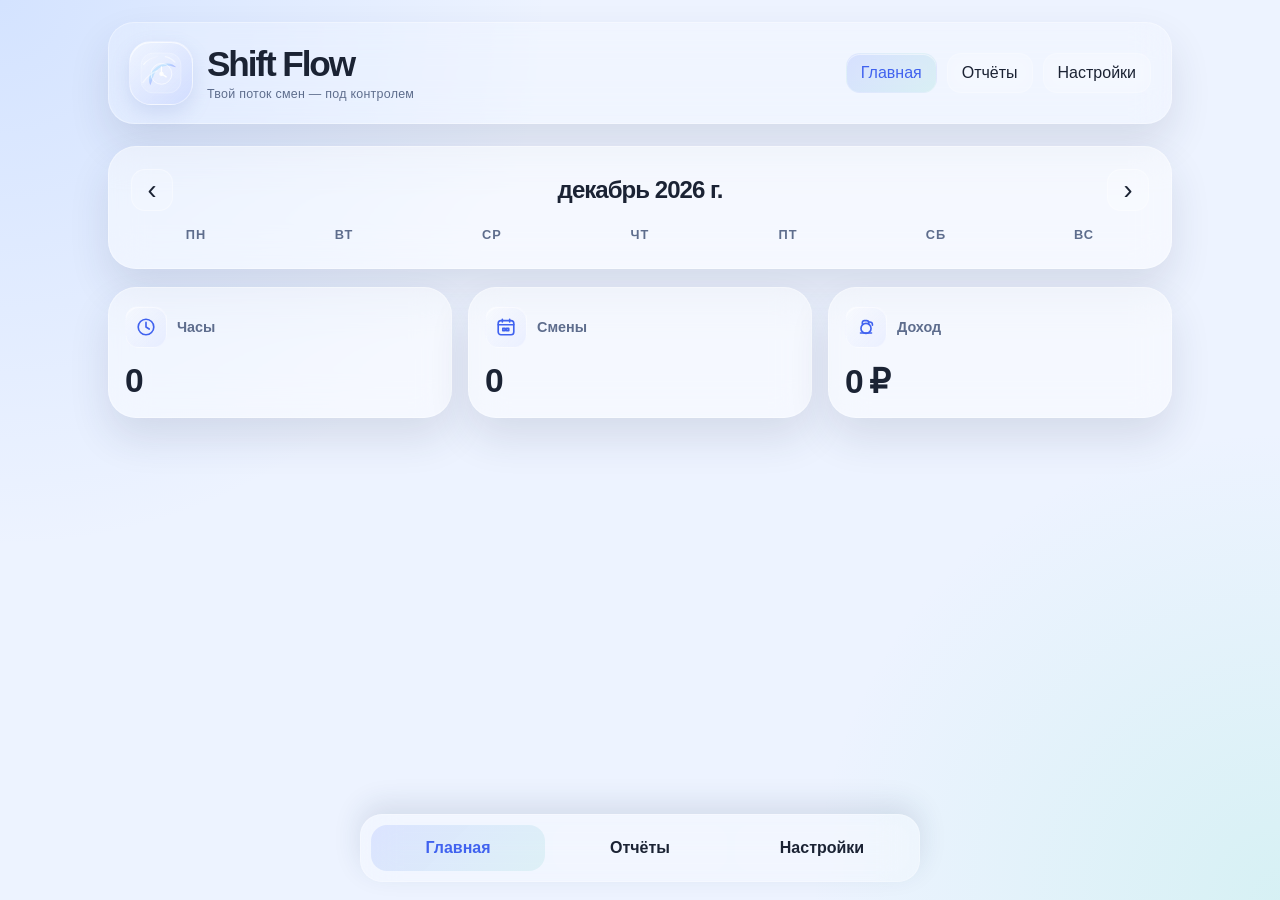
==== index.html @ 69ff801c "Refine Shift Flow UI with modern branding, glass styling, iconography, and fixed bottom navigation w" ====
<!DOCTYPE html>
<html lang="ru">
  <head>
    <meta charset="UTF-8" />
    <meta name="viewport" content="width=device-width, initial-scale=1.0" />
    <title>Shift Flow</title>
    <link rel="stylesheet" href="styles.css" />
  </head>
  <body>
    <div class="app-shell">
      <header class="topbar">
        <div class="brand">
          <div class="logo-wrap" aria-label="Shift Flow logo">
            <svg class="logo-svg" viewBox="0 0 120 120" xmlns="http://www.w3.org/2000/svg" role="img" aria-label="Shift Flow logo">
              <defs>
                <linearGradient id="glassGradient" x1="0%" x2="100%" y1="0%" y2="100%">
                  <stop offset="0%" stop-color="#B9E7FF" stop-opacity="0.95"/>
                  <stop offset="35%" stop-color="#A9D7FF" stop-opacity="0.8"/>
                  <stop offset="65%" stop-color="#8E8BFF" stop-opacity="0.8"/>
                  <stop offset="100%" stop-color="#70E6C3" stop-opacity="0.9"/>
                </linearGradient>
                <linearGradient id="shineGradient" x1="0%" x2="100%" y1="0%" y2="0%">
                  <stop offset="0%" stop-color="rgba(255,255,255,0.9)"/>
                  <stop offset="50%" stop-color="rgba(255,255,255,0.35)"/>
                  <stop offset="100%" stop-color="rgba(255,255,255,0.15)"/>
                </linearGradient>
              </defs>
              <rect x="14" y="14" width="92" height="92" rx="28" fill="rgba(255,255,255,0.14)" stroke="rgba(255,255,255,0.6)"/>
              <path d="M35 62C48 46, 58 38, 75 38C84 38, 90 41, 95 47C88 44, 82 43, 76 43C59 43, 48 52, 43 66C40 74, 39 82, 35 88C32 81, 31 72, 35 62Z" fill="url(#glassGradient)" opacity="0.9"/>
              <circle cx="61" cy="62" r="24" fill="rgba(255,255,255,0.12)" stroke="rgba(255,255,255,0.7)" stroke-width="2"/>
              <path d="M61 62L61 46" stroke="rgba(255,255,255,0.92)" stroke-width="3" stroke-linecap="round"/>
              <path d="M61 62L72 69" stroke="rgba(255,255,255,0.92)" stroke-width="3" stroke-linecap="round"/>
              <circle cx="61" cy="62" r="5" fill="rgba(255,255,255,0.9)"/>
              <path d="M18 82C29 67, 37 60, 51 55" stroke="rgba(255,255,255,0.5)" stroke-width="3" stroke-linecap="round" fill="none"/>
              <path d="M92 35C86 28, 79 24, 70 22" stroke="rgba(255,255,255,0.5)" stroke-width="3" stroke-linecap="round" fill="none"/>
              <path d="M20 40C28 31, 39 24, 52 22" stroke="url(#shineGradient)" stroke-width="2.5" stroke-linecap="round" fill="none" opacity="0.8"/>
            </svg>
          </div>

          <div class="brand-copy">
            <h1 data-i18n="brand">Shift Flow</h1>
            <p class="tagline" data-i18n="tagline">Твой поток смен — под контролем</p>
          </div>
        </div>

        <nav class="top-nav" aria-label="Основная навигация">
          <a href="index.html" class="nav-link active" data-i18n="nav_home">Главная</a>
          <a href="reports.html" class="nav-link" data-i18n="nav_reports">Отчёты</a>
          <a href="settings.html" class="nav-link" data-i18n="nav_settings">Настройки</a>
        </nav>
      </header>

      <main class="page">
        <section class="calendar-panel glass-panel">
          <div class="calendar-header">
            <button id="prevMonth" class="icon-btn" aria-label="Предыдущий месяц">‹</button>
            <h2 id="monthLabel">Месяц</h2>
            <button id="nextMonth" class="icon-btn" aria-label="Следующий месяц">›</button>
          </div>

          <div class="calendar-weekdays">
            <span>Пн</span>
            <span>Вт</span>
            <span>Ср</span>
            <span>Чт</span>
            <span>Пт</span>
            <span>Сб</span>
            <span>Вс</span>
          </div>

          <div id="calendarGrid" class="calendar-grid"></div>
        </section>

        <section class="stats">
          <article class="stat-card glass-panel">
            <div class="stat-head">
              <div class="stat-icon stat-clock" aria-hidden="true">
                <svg viewBox="0 0 24 24" xmlns="http://www.w3.org/2000/svg">
                  <circle cx="12" cy="12" r="8.5"/>
                  <path d="M12 7v5l3.5 2.2"/>
                </svg>
              </div>
              <span class="stat-label" data-i18n="total_hours">Часы</span>
            </div>
            <strong id="totalHours">0</strong>
          </article>

          <article class="stat-card glass-panel">
            <div class="stat-head">
              <div class="stat-icon stat-shifts" aria-hidden="true">
                <svg viewBox="0 0 24 24" xmlns="http://www.w3.org/2000/svg">
                  <rect x="3.5" y="5" width="17" height="15.5" rx="3"/>
                  <path d="M8 3.5v3M16 3.5v3M3.5 9.5h17"/>
                  <path d="M8.5 13.5h2.5v2.5H8.5zm4 0h2.5v2.5h-2.5z"/>
                </svg>
              </div>
              <span class="stat-label" data-i18n="total_shifts">Смены</span>
            </div>
            <strong id="totalShifts">0</strong>
          </article>

          <article class="stat-card glass-panel">
            <div class="stat-head">
              <div class="stat-icon stat-income" aria-hidden="true">
                <svg viewBox="0 0 24 24" xmlns="http://www.w3.org/2000/svg">
                  <circle cx="12" cy="13.5" r="5.5"/>
                  <path d="M14.5 6.5h1.8A2.7 2.7 0 0 1 19 9.2v.8"/>
                  <path d="M8 8.8V7.2A2.2 2.2 0 0 1 10.2 5h2.6A2.2 2.2 0 0 1 15 7.2v1.6"/>
                  <path d="M6 18.5h12"/>
                </svg>
              </div>
              <span class="stat-label" data-i18n="total_income">Доход</span>
            </div>
            <strong id="totalIncome">0 ₽</strong>
          </article>
        </section>
      </main>
    </div>

    <nav class="bottom-nav" aria-label="Нижняя навигация">
      <a href="index.html" class="bottom-nav-link active">
        <span>Главная</span>
      </a>
      <a href="reports.html" class="bottom-nav-link">
        <span>Отчёты</span>
      </a>
      <a href="settings.html" class="bottom-nav-link">
        <span>Настройки</span>
      </a>
    </nav>

    <div id="shiftModal" class="modal hidden" aria-hidden="true">
      <div class="modal-card glass-panel">
        <div class="modal-header">
          <h3 id="modalDateLabel">Дата</h3>
          <button class="close-btn" id="closeModalBtn" aria-label="Закрыть">×</button>
        </div>

        <form id="shiftForm">
          <label>
            <span data-i18n="shift_name">Наименование смены</span>
            <input type="text" id="shiftName" placeholder="Ночная смена" />
          </label>

          <label>
            <span data-i18n="shift_hours">Количество часов</span>
            <input type="number" id="shiftHours" min="0" step="0.5" />
          </label>

          <label>
            <span data-i18n="shift_income">Доход</span>
            <input type="number" id="shiftIncome" min="0" step="1" />
          </label>

          <label class="checkbox-row">
            <input type="checkbox" id="isWeekend" />
            <span data-i18n="weekend_day">Выходной день</span>
          </label>

          <div class="modal-actions">
            <button type="button" id="deleteShiftBtn" class="danger-btn hidden" data-i18n="delete_shift">Удалить смену</button>
            <button type="submit" class="primary-btn" data-i18n="save">Сохранить</button>
          </div>
        </form>
      </div>
    </div>

    <script src="app.js"></script>
  </body>
</html>
---- styles.css ----
:root {
  --bg: #edf3ff;
  --bg-2: #f7faff;
  --panel: rgba(255, 255, 255, 0.46);
  --panel-strong: rgba(255, 255, 255, 0.74);
  --panel-alt: rgba(148, 184, 255, 0.12);
  --text: #1b2334;
  --muted: #5e6d8d;
  --primary: #5c7cff;
  --primary-strong: #4062ef;
  --primary-soft: rgba(92, 124, 255, 0.14);
  --secondary: #68d0c2;
  --accent: #ffb86b;
  --danger: #ff6f6f;
  --shadow: 0 20px 40px rgba(39, 51, 84, 0.12);
  --border: rgba(255, 255, 255, 0.34);
  --glass: rgba(255, 255, 255, 0.2);
  --nav-shadow: 0 -10px 28px rgba(37, 54, 90, 0.12);
}

body.dark {
  --bg: #091521;
  --bg-2: #0d1b2a;
  --panel: rgba(18, 29, 43, 0.62);
  --panel-strong: rgba(18, 29, 43, 0.82);
  --panel-alt: rgba(115, 140, 194, 0.12);
  --text: #ecf3ff;
  --muted: #a9bad8;
  --primary: #8ba9ff;
  --primary-strong: #7d94ff;
  --primary-soft: rgba(139, 169, 255, 0.18);
  --secondary: #73e2d4;
  --accent: #ffc26d;
  --danger: #ff8c8c;
  --shadow: 0 22px 45px rgba(4, 7, 15, 0.45);
  --border: rgba(255, 255, 255, 0.12);
  --glass: rgba(12, 19, 30, 0.35);
  --nav-shadow: 0 -10px 28px rgba(2, 8, 20, 0.4);
}

* {
  box-sizing: border-box;
}

html,
body {
  margin: 0;
  min-height: 100%;
  background:
    radial-gradient(circle at top left, rgba(122, 170, 255, 0.22), transparent 35%),
    radial-gradient(circle at bottom right, rgba(112, 230, 195, 0.18), transparent 30%),
    var(--bg);
  color: var(--text);
  font-family: Inter, "Segoe UI", Arial, sans-serif;
}

body {
  min-height: 100vh;
  padding-bottom: 94px;
}

button,
input {
  font: inherit;
}

button {
  border: 0;
}

img,
svg {
  display: block;
}

.app-shell {
  max-width: 1100px;
  margin: 0 auto;
  padding: 22px 18px 24px;
}

.topbar {
  display: flex;
  align-items: center;
  justify-content: space-between;
  gap: 18px;
  margin-bottom: 22px;
  padding: 18px 20px;
  border: 1px solid var(--border);
  border-radius: 26px;
  background: rgba(255, 255, 255, 0.18);
  backdrop-filter: blur(18px);
  -webkit-backdrop-filter: blur(18px);
  box-shadow: var(--shadow);
}

.brand {
  display: flex;
  align-items: center;
  gap: 14px;
  min-width: 0;
}

.logo-wrap {
  width: 64px;
  height: 64px;
  display: grid;
  place-items: center;
  border-radius: 22px;
  background: linear-gradient(135deg, rgba(255,255,255,0.48), rgba(127,148,255,0.18));
  border: 1px solid rgba(255,255,255,0.45);
  box-shadow: inset 0 1px 0 rgba(255,255,255,0.7), 0 8px 20px rgba(101, 121, 196, 0.18);
}

.logo-svg {
  width: 52px;
  height: 52px;
}

.brand-copy {
  min-width: 0;
}

.brand-copy h1 {
  margin: 0;
  font-size: clamp(1.7rem, 3vw, 2.2rem);
  line-height: 1.1;
  letter-spacing: -0.06em;
}

.tagline {
  margin: 4px 0 0;
  color: var(--muted);
  font-size: 0.78rem;
  letter-spacing: 0.02em;
}

.top-nav {
  display: flex;
  align-items: center;
  gap: 10px;
  flex-wrap: wrap;
}

.nav-link {
  display: inline-flex;
  align-items: center;
  justify-content: center;
  padding: 10px 14px;
  border-radius: 14px;
  text-decoration: none;
  color: var(--text);
  background: rgba(255,255,255,0.14);
  border: 1px solid rgba(255,255,255,0.2);
  backdrop-filter: blur(10px);
  transition: transform 0.2s ease, background 0.2s ease, box-shadow 0.2s ease;
}

.nav-link:hover,
.icon-btn:hover,
.bottom-nav-link:hover,
.primary-btn:hover,
.danger-btn:hover,
.lang-btn:hover,
.theme-btn:hover,
.calendar-day:hover {
  transform: translateY(-1px);
}

.nav-link.active {
  background: linear-gradient(135deg, rgba(92,124,255,0.18), rgba(104,208,194,0.18));
  color: var(--primary-strong);
  box-shadow: inset 0 1px 0 rgba(255,255,255,0.5);
}

.page {
  display: grid;
  gap: 18px;
}

.glass-panel {
  background: var(--panel);
  border: 1px solid var(--border);
  border-radius: 28px;
  backdrop-filter: blur(18px);
  -webkit-backdrop-filter: blur(18px);
  box-shadow: var(--shadow);
}

.calendar-panel {
  padding: 20px 18px 14px;
}

.calendar-header,
.report-header {
  display: flex;
  align-items: center;
  justify-content: space-between;
  gap: 10px;
  margin-bottom: 14px;
  padding: 2px 4px;
}

.calendar-header h2,
.report-header h2 {
  margin: 0;
  font-size: 1.5rem;
  letter-spacing: -0.04em;
}

.icon-btn {
  width: 42px;
  height: 42px;
  border-radius: 14px;
  display: grid;
  place-items: center;
  background: rgba(255,255,255,0.18);
  color: var(--text);
  border: 1px solid var(--border);
  cursor: pointer;
  font-size: 1.7rem;
  transition: transform 0.2s ease, box-shadow 0.2s ease;
}

.calendar-weekdays,
.calendar-grid {
  display: grid;
  grid-template-columns: repeat(7, minmax(0, 1fr));
  gap: 10px;
}

.calendar-weekdays {
  margin-bottom: 12px;
  color: var(--muted);
  font-size: 0.8rem;
  text-transform: uppercase;
  letter-spacing: 0.08em;
}

.calendar-weekdays span {
  text-align: center;
  font-weight: 700;
}

.calendar-day {
  min-height: 104px;
  border-radius: 18px;
  border: 1px solid rgba(255,255,255,0.25);
  background: linear-gradient(180deg, rgba(255,255,255,0.2), rgba(255,255,255,0.04));
  padding: 8px 7px 9px;
  display: flex;
  flex-direction: column;
  justify-content: space-between;
  color: var(--text);
  text-align: left;
  cursor: pointer;
  transition: transform 0.2s ease, border-color 0.2s ease, box-shadow 0.2s ease;
}

.calendar-day.empty {
  opacity: 0.45;
  background: rgba(255,255,255,0.04);
  border-style: dashed;
  cursor: default;
}

.calendar-day.weekend {
  background: linear-gradient(180deg, rgba(255, 161, 134, 0.09), rgba(255,255,255,0.05));
}

.calendar-day.shift-added {
  border-color: rgba(92,124,255,0.45);
  box-shadow: inset 0 0 0 1px rgba(92,124,255,0.28);
}

.day-number {
  font-weight: 700;
  font-size: 0.95rem;
}

.day-badge {
  display: inline-flex;
  justify-content: center;
  align-items: center;
  border-radius: 10px;
  padding: 6px 7px;
  background: linear-gradient(135deg, rgba(92, 124, 255, 0.16), rgba(92, 124, 255, 0.04));
  color: var(--primary-strong);
  font-size: 0.72rem;
  white-space: nowrap;
  overflow: hidden;
  text-overflow: ellipsis;
}

.stats {
  display: grid;
  grid-template-columns: repeat(3, minmax(0, 1fr));
  gap: 16px;
}

.stat-card {
  padding: 18px 16px 16px;
}

.stat-head {
  display: flex;
  align-items: center;
  gap: 10px;
  margin-bottom: 14px;
}

.stat-icon {
  width: 42px;
  height: 42px;
  border-radius: 14px;
  display: grid;
  place-items: center;
  background: linear-gradient(135deg, rgba(255,255,255,0.36), rgba(155,171,255,0.12));
  border: 1px solid rgba(255,255,255,0.35);
  box-shadow: inset 0 1px 0 rgba(255,255,255,0.5);
}

.stat-icon svg {
  width: 22px;
  height: 22px;
  stroke: var(--primary-strong);
  fill: none;
  stroke-width: 1.8;
  stroke-linecap: round;
  stroke-linejoin: round;
}

.stat-card strong {
  display: block;
  font-size: clamp(1.5rem, 3vw, 2.1rem);
  letter-spacing: -0.06em;
}

.stat-label {
  font-size: 0.9rem;
  color: var(--muted);
  font-weight: 700;
}

.modal {
  position: fixed;
  inset: 0;
  display: flex;
  align-items: center;
  justify-content: center;
  padding: 20px;
  background: rgba(14, 21, 32, 0.38);
  z-index: 50;
}

.modal.hidden {
  display: none;
}

.modal-card {
  width: min(500px, 100%);
  padding: 22px 20px 18px;
}

.modal-header {
  display: flex;
  align-items: center;
  justify-content: space-between;
  gap: 12px;
  margin-bottom: 18px;
}

.modal-header h3 {
  margin: 0;
}

.close-btn {
  width: 36px;
  height: 36px;
  border-radius: 12px;
  background: rgba(255,255,255,0.12);
  color: var(--text);
  cursor: pointer;
  font-size: 1.8rem;
}

#shiftForm {
  display: grid;
  gap: 16px;
}

label {
  display: grid;
  gap: 8px;
  color: var(--text);
}

input[type="text"],
input[type="number"] {
  width: 100%;
  border: 1px solid rgba(255,255,255,0.18);
  border-radius: 14px;
  background: rgba(255,255,255,0.14);
  color: var(--text);
  padding: 12px 14px;
  outline: none;
}

input::placeholder {
  color: var(--muted);
}

.checkbox-row {
  display: flex;
  align-items: center;
  gap: 10px;
}

.checkbox-row input {
  width: 18px;
  height: 18px;
}

.modal-actions {
  display: flex;
  align-items: center;
  justify-content: space-between;
  gap: 12px;
}

.primary-btn,
.danger-btn,
.lang-btn,
.theme-btn {
  border-radius: 14px;
  padding: 12px 16px;
  cursor: pointer;
  transition: transform 0.2s ease, box-shadow 0.2s ease;
}

.primary-btn {
  background: linear-gradient(135deg, var(--primary), var(--primary-strong));
  color: white;
  box-shadow: 0 12px 20px rgba(92, 124, 255, 0.22);
}

.danger-btn {
  background: rgba(255, 111, 111, 0.12);
  color: var(--danger);
}

.hidden {
  display: none !important;
}

.settings-page {
  max-width: 700px;
  margin: 0 auto;
}

.settings-card {
  padding: 22px 20px;
}

.settings-card h2 {
  margin: 0 0 6px;
  font-size: 1.2rem;
}

.option-group {
  display: grid;
  gap: 12px;
  margin-top: 18px;
}

.lang-btn,
.theme-btn {
  display: flex;
  align-items: center;
  justify-content: center;
  gap: 10px;
  background: rgba(255,255,255,0.12);
  color: var(--text);
  border: 1px solid rgba(255,255,255,0.2);
}

.lang-btn.active,
.theme-btn.active {
  background: linear-gradient(135deg, rgba(92,124,255,0.16), rgba(104,208,194,0.12));
  border-color: rgba(92,124,255,0.28);
  color: var(--primary-strong);
}

.flag {
  font-size: 1.3rem;
}

.report-summary {
  padding: 18px 18px 20px;
  display: grid;
  gap: 16px;
}

.summary-card {
  background: rgba(255,255,255,0.1);
  border: 1px solid rgba(255,255,255,0.15);
  border-radius: 18px;
  padding: 16px 16px 12px;
}

.summary-card h3 {
  margin: 0 0 12px;
  font-size: 1.1rem;
}

.summary-grid {
  display: grid;
  grid-template-columns: repeat(3, minmax(0, 1fr));
  gap: 12px;
}

.summary-item {
  border-radius: 14px;
  background: rgba(255,255,255,0.1);
  padding: 10px 12px;
  border: 1px solid rgba(255,255,255,0.12);
}

.summary-item small {
  display: block;
  color: var(--muted);
  margin-bottom: 6px;
}

.terms-card {
  max-width: 620px;
}

.terms-content {
  color: var(--text);
  line-height: 1.7;
}

.bottom-nav {
  position: fixed;
  left: 50%;
  transform: translateX(-50%);
  bottom: 18px;
  display: grid;
  grid-template-columns: repeat(3, minmax(0, 1fr));
  gap: 8px;
  width: min(560px, calc(100% - 22px));
  padding: 10px;
  border-radius: 22px;
  background: rgba(255,255,255,0.26);
  border: 1px solid rgba(255,255,255,0.24);
  backdrop-filter: blur(18px);
  -webkit-backdrop-filter: blur(18px);
  box-shadow: var(--nav-shadow);
  z-index: 40;
}

.bottom-nav-link {
  display: inline-flex;
  align-items: center;
  justify-content: center;
  padding: 14px 8px;
  border-radius: 16px;
  text-decoration: none;
  color: var(--text);
  background: rgba(255,255,255,0.06);
  font-weight: 700;
  transition: transform 0.2s ease, background 0.2s ease;
}

.bottom-nav-link.active {
  background: linear-gradient(135deg, rgba(92,124,255,0.15), rgba(104,208,194,0.14));
  color: var(--primary-strong);
}

@media (max-width: 700px) {
  .topbar {
    flex-direction: column;
    align-items: flex-start;
    padding: 18px 16px;
  }

  .top-nav {
    width: 100%;
  }

  .nav-link {
    flex: 1;
  }

  .brand {
    width: 100%;
  }

  .stats,
  .summary-grid {
    grid-template-columns: 1fr;
  }

  .calendar-grid {
    gap: 7px;
  }

  .calendar-day {
    min-height: 84px;
    padding: 6px;
  }
}
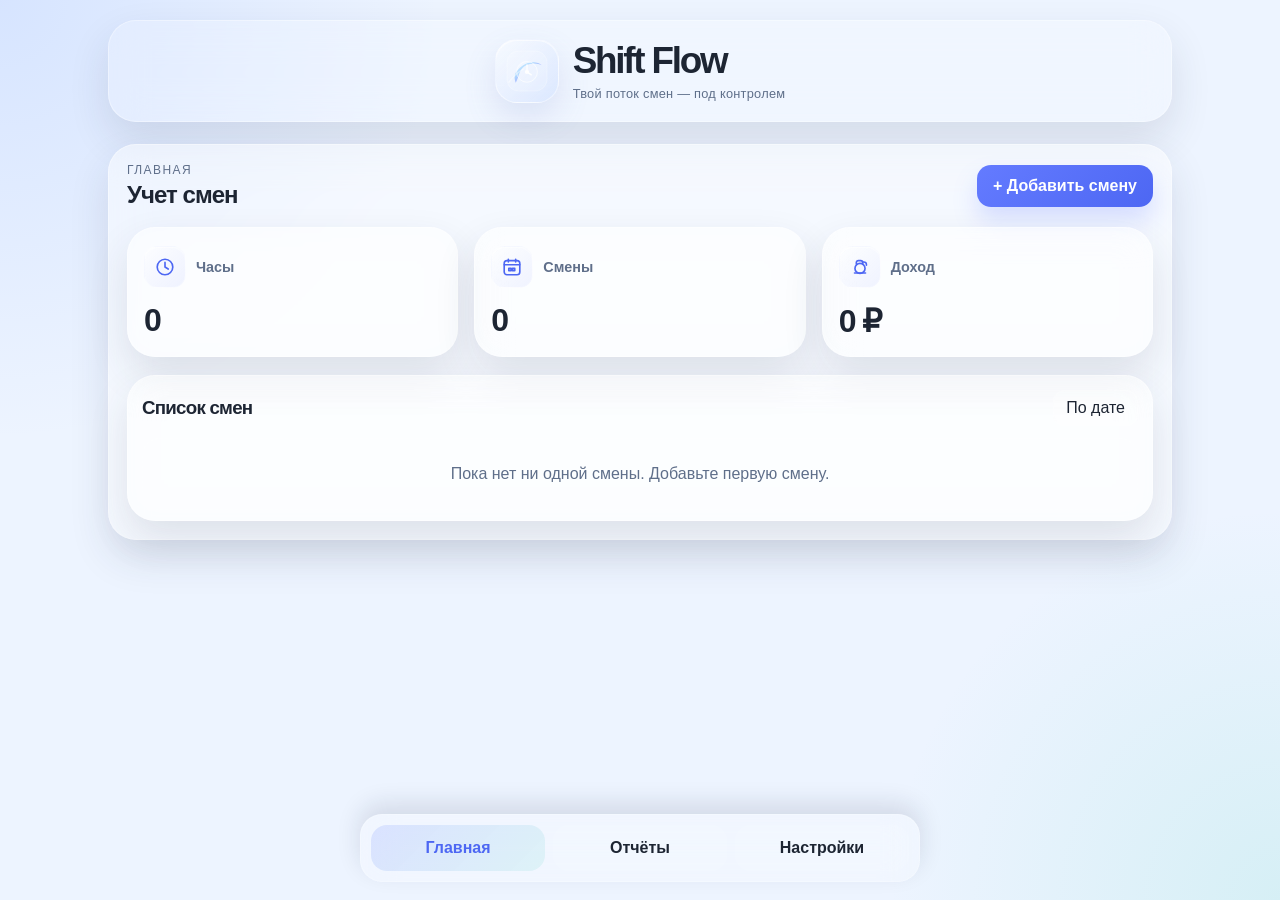
==== commit b78042bf: "Restore Shift Flow with all functionality, remove duplicate top nav and calendar, keep only bottom n" ====
--- a/index.html
+++ b/index.html
@@ -5,6 +5,7 @@
     <meta name="viewport" content="width=device-width, initial-scale=1.0" />
     <title>Shift Flow</title>
     <link rel="stylesheet" href="styles.css" />
+    <meta name="description" content="Shift Flow — учёт смен, часов и дохода" />
   </head>
   <body>
     <div class="app-shell">
@@ -14,119 +15,163 @@
             <svg class="logo-svg" viewBox="0 0 120 120" xmlns="http://www.w3.org/2000/svg" role="img" aria-label="Shift Flow logo">
               <defs>
                 <linearGradient id="glassGradient" x1="0%" x2="100%" y1="0%" y2="100%">
-                  <stop offset="0%" stop-color="#B9E7FF" stop-opacity="0.95"/>
-                  <stop offset="35%" stop-color="#A9D7FF" stop-opacity="0.8"/>
-                  <stop offset="65%" stop-color="#8E8BFF" stop-opacity="0.8"/>
-                  <stop offset="100%" stop-color="#70E6C3" stop-opacity="0.9"/>
-                </linearGradient>
-                <linearGradient id="shineGradient" x1="0%" x2="100%" y1="0%" y2="0%">
-                  <stop offset="0%" stop-color="rgba(255,255,255,0.9)"/>
-                  <stop offset="50%" stop-color="rgba(255,255,255,0.35)"/>
-                  <stop offset="100%" stop-color="rgba(255,255,255,0.15)"/>
+                  <stop offset="0%" stop-color="#B9E7FF"/>
+                  <stop offset="35%" stop-color="#A5D4FF"/>
+                  <stop offset="65%" stop-color="#9B9CFF"/>
+                  <stop offset="100%" stop-color="#70E6C3"/>
                 </linearGradient>
               </defs>
-              <rect x="14" y="14" width="92" height="92" rx="28" fill="rgba(255,255,255,0.14)" stroke="rgba(255,255,255,0.6)"/>
-              <path d="M35 62C48 46, 58 38, 75 38C84 38, 90 41, 95 47C88 44, 82 43, 76 43C59 43, 48 52, 43 66C40 74, 39 82, 35 88C32 81, 31 72, 35 62Z" fill="url(#glassGradient)" opacity="0.9"/>
-              <circle cx="61" cy="62" r="24" fill="rgba(255,255,255,0.12)" stroke="rgba(255,255,255,0.7)" stroke-width="2"/>
-              <path d="M61 62L61 46" stroke="rgba(255,255,255,0.92)" stroke-width="3" stroke-linecap="round"/>
-              <path d="M61 62L72 69" stroke="rgba(255,255,255,0.92)" stroke-width="3" stroke-linecap="round"/>
-              <circle cx="61" cy="62" r="5" fill="rgba(255,255,255,0.9)"/>
-              <path d="M18 82C29 67, 37 60, 51 55" stroke="rgba(255,255,255,0.5)" stroke-width="3" stroke-linecap="round" fill="none"/>
-              <path d="M92 35C86 28, 79 24, 70 22" stroke="rgba(255,255,255,0.5)" stroke-width="3" stroke-linecap="round" fill="none"/>
-              <path d="M20 40C28 31, 39 24, 52 22" stroke="url(#shineGradient)" stroke-width="2.5" stroke-linecap="round" fill="none" opacity="0.8"/>
+              <rect x="14" y="14" width="92" height="92" rx="26" fill="rgba(255,255,255,0.14)" stroke="rgba(255,255,255,0.58)"/>
+              <path d="M34 64C44 50, 57 40, 74 40C82 40, 90 43, 94 47C88 44, 81 42, 73 43C58 43, 48 51, 43 64C40 72, 38 80, 34 87C31 80, 30 72, 34 64Z" fill="url(#glassGradient)" opacity="0.9"/>
+              <circle cx="60" cy="62" r="24" fill="rgba(255,255,255,0.12)" stroke="rgba(255,255,255,0.7)" stroke-width="2"/>
+              <path d="M60 62V46" stroke="rgba(255,255,255,0.9)" stroke-width="3" stroke-linecap="round"/>
+              <path d="M60 62L70 69" stroke="rgba(255,255,255,0.9)" stroke-width="3" stroke-linecap="round"/>
+              <circle cx="60" cy="62" r="5" fill="rgba(255,255,255,0.9)"/>
+              <path d="M18 86C30 71, 38 62, 51 56" stroke="rgba(255,255,255,0.45)" stroke-width="3" stroke-linecap="round" fill="none"/>
             </svg>
           </div>
 
           <div class="brand-copy">
-            <h1 data-i18n="brand">Shift Flow</h1>
-            <p class="tagline" data-i18n="tagline">Твой поток смен — под контролем</p>
-          </div>
-        </div>
-
-        <nav class="top-nav" aria-label="Основная навигация">
-          <a href="index.html" class="nav-link active" data-i18n="nav_home">Главная</a>
-          <a href="reports.html" class="nav-link" data-i18n="nav_reports">Отчёты</a>
-          <a href="settings.html" class="nav-link" data-i18n="nav_settings">Настройки</a>
-        </nav>
+            <h1>Shift Flow</h1>
+            <p class="tagline">Твой поток смен — под контролем</p>
+          </div>
+        </div>
       </header>
 
-      <main class="page">
-        <section class="calendar-panel glass-panel">
-          <div class="calendar-header">
-            <button id="prevMonth" class="icon-btn" aria-label="Предыдущий месяц">‹</button>
-            <h2 id="monthLabel">Месяц</h2>
-            <button id="nextMonth" class="icon-btn" aria-label="Следующий месяц">›</button>
-          </div>
-
-          <div class="calendar-weekdays">
-            <span>Пн</span>
-            <span>Вт</span>
-            <span>Ср</span>
-            <span>Чт</span>
-            <span>Пт</span>
-            <span>Сб</span>
-            <span>Вс</span>
-          </div>
-
-          <div id="calendarGrid" class="calendar-grid"></div>
+      <main class="page" id="mainPage">
+        <section class="main-panel glass-panel">
+          <div class="main-panel-top">
+            <div>
+              <p class="panel-kicker">Главная</p>
+              <h2>Учет смен</h2>
+            </div>
+            <button id="addShiftBtn" class="primary-btn" type="button">+ Добавить смену</button>
+          </div>
+
+          <div class="summary-grid">
+            <article class="summary-card glass-panel">
+              <div class="stat-head">
+                <div class="stat-icon stat-clock" aria-hidden="true">
+                  <svg viewBox="0 0 24 24" xmlns="http://www.w3.org/2000/svg">
+                    <circle cx="12" cy="12" r="8.5"/>
+                    <path d="M12 7v5l3.5 2.2"/>
+                  </svg>
+                </div>
+                <span class="stat-label">Часы</span>
+              </div>
+              <strong id="totalHours">0</strong>
+            </article>
+
+            <article class="summary-card glass-panel">
+              <div class="stat-head">
+                <div class="stat-icon stat-shifts" aria-hidden="true">
+                  <svg viewBox="0 0 24 24" xmlns="http://www.w3.org/2000/svg">
+                    <rect x="3.5" y="5" width="17" height="15.5" rx="3"/>
+                    <path d="M8 3.5v3M16 3.5v3M3.5 9.5h17"/>
+                    <path d="M8.5 13.5h2.5v2.5H8.5zm4 0h2.5v2.5h-2.5z"/>
+                  </svg>
+                </div>
+                <span class="stat-label">Смены</span>
+              </div>
+              <strong id="totalShifts">0</strong>
+            </article>
+
+            <article class="summary-card glass-panel">
+              <div class="stat-head">
+                <div class="stat-icon stat-income" aria-hidden="true">
+                  <svg viewBox="0 0 24 24" xmlns="http://www.w3.org/2000/svg">
+                    <circle cx="12" cy="13.5" r="5.5"/>
+                    <path d="M14.5 6.5h1.8A2.7 2.7 0 0 1 19 9.2v.8"/>
+                    <path d="M8 8.8V7.2A2.2 2.2 0 0 1 10.2 5h2.6A2.2 2.2 0 0 1 15 7.2v1.6"/>
+                    <path d="M6 18.5h12"/>
+                  </svg>
+                </div>
+                <span class="stat-label">Доход</span>
+              </div>
+              <strong id="totalIncome">0 ₽</strong>
+            </article>
+          </div>
+
+          <section class="list-panel glass-panel">
+            <div class="list-header">
+              <h3>Список смен</h3>
+              <button id="sortByDateBtn" class="mini-btn" type="button">По дате</button>
+            </div>
+            <div id="shiftsList" class="shifts-list"></div>
+          </section>
         </section>
-
-        <section class="stats">
-          <article class="stat-card glass-panel">
-            <div class="stat-head">
-              <div class="stat-icon stat-clock" aria-hidden="true">
-                <svg viewBox="0 0 24 24" xmlns="http://www.w3.org/2000/svg">
-                  <circle cx="12" cy="12" r="8.5"/>
-                  <path d="M12 7v5l3.5 2.2"/>
-                </svg>
-              </div>
-              <span class="stat-label" data-i18n="total_hours">Часы</span>
-            </div>
-            <strong id="totalHours">0</strong>
-          </article>
-
-          <article class="stat-card glass-panel">
-            <div class="stat-head">
-              <div class="stat-icon stat-shifts" aria-hidden="true">
-                <svg viewBox="0 0 24 24" xmlns="http://www.w3.org/2000/svg">
-                  <rect x="3.5" y="5" width="17" height="15.5" rx="3"/>
-                  <path d="M8 3.5v3M16 3.5v3M3.5 9.5h17"/>
-                  <path d="M8.5 13.5h2.5v2.5H8.5zm4 0h2.5v2.5h-2.5z"/>
-                </svg>
-              </div>
-              <span class="stat-label" data-i18n="total_shifts">Смены</span>
-            </div>
-            <strong id="totalShifts">0</strong>
-          </article>
-
-          <article class="stat-card glass-panel">
-            <div class="stat-head">
-              <div class="stat-icon stat-income" aria-hidden="true">
-                <svg viewBox="0 0 24 24" xmlns="http://www.w3.org/2000/svg">
-                  <circle cx="12" cy="13.5" r="5.5"/>
-                  <path d="M14.5 6.5h1.8A2.7 2.7 0 0 1 19 9.2v.8"/>
-                  <path d="M8 8.8V7.2A2.2 2.2 0 0 1 10.2 5h2.6A2.2 2.2 0 0 1 15 7.2v1.6"/>
-                  <path d="M6 18.5h12"/>
-                </svg>
-              </div>
-              <span class="stat-label" data-i18n="total_income">Доход</span>
-            </div>
-            <strong id="totalIncome">0 ₽</strong>
-          </article>
+      </main>
+
+      <main class="page hidden" id="reportsPage">
+        <section class="report-panel glass-panel">
+          <div class="report-header">
+            <button id="reportPrevMonth" class="icon-btn" type="button">‹</button>
+            <h2 id="reportMonthLabel">Месяц</h2>
+            <button id="reportNextMonth" class="icon-btn" type="button">›</button>
+          </div>
+          <div id="reportSummary" class="report-summary"></div>
+        </section>
+      </main>
+
+      <main class="page hidden" id="settingsPage">
+        <section class="settings-panel glass-panel">
+          <div class="settings-block">
+            <h3>Язык</h3>
+            <div class="option-group">
+              <button class="lang-btn active" data-lang="ru" type="button">
+                <span class="flag">🇷🇺</span>
+                <span>Русский</span>
+              </button>
+              <button class="lang-btn" data-lang="en" type="button">
+                <span class="flag">🇬🇧</span>
+                <span>English</span>
+              </button>
+            </div>
+          </div>
+
+          <div class="settings-block">
+            <h3>Тема</h3>
+            <div class="option-group">
+              <button class="theme-btn active" data-theme="light" type="button">
+                <span>☀️</span>
+                <span>Светлая</span>
+              </button>
+              <button class="theme-btn" data-theme="dark" type="button">
+                <span>🌙</span>
+                <span>Тёмная</span>
+              </button>
+              <button class="theme-btn" data-theme="system" type="button">
+                <span>🖥️</span>
+                <span>Как в системе</span>
+              </button>
+            </div>
+          </div>
+
+          <div class="settings-block">
+            <h3>Параметры</h3>
+            <div class="settings-fields">
+              <label class="field">
+                <span>Ставка за час</span>
+                <input type="number" id="hourRate" min="0" step="1" placeholder="300" />
+              </label>
+              <label class="field">
+                <span>Норматив часов</span>
+                <input type="number" id="requiredHours" min="0" step="1" placeholder="160" />
+              </label>
+            </div>
+          </div>
+
+          <div class="settings-block">
+            <button id="openTermsBtn" class="primary-btn" type="button">Пользовательское соглашение</button>
+          </div>
         </section>
       </main>
     </div>
 
     <nav class="bottom-nav" aria-label="Нижняя навигация">
-      <a href="index.html" class="bottom-nav-link active">
-        <span>Главная</span>
-      </a>
-      <a href="reports.html" class="bottom-nav-link">
-        <span>Отчёты</span>
-      </a>
-      <a href="settings.html" class="bottom-nav-link">
-        <span>Настройки</span>
-      </a>
+      <button class="bottom-nav-link active" data-page="main" type="button">Главная</button>
+      <button class="bottom-nav-link" data-page="reports" type="button">Отчёты</button>
+      <button class="bottom-nav-link" data-page="settings" type="button">Настройки</button>
     </nav>
 
     <div id="shiftModal" class="modal hidden" aria-hidden="true">
@@ -138,33 +183,47 @@
 
         <form id="shiftForm">
           <label>
-            <span data-i18n="shift_name">Наименование смены</span>
+            <span>Наименование смены</span>
             <input type="text" id="shiftName" placeholder="Ночная смена" />
           </label>
 
           <label>
-            <span data-i18n="shift_hours">Количество часов</span>
+            <span>Количество часов</span>
             <input type="number" id="shiftHours" min="0" step="0.5" />
           </label>
 
           <label>
-            <span data-i18n="shift_income">Доход</span>
+            <span>Доход</span>
             <input type="number" id="shiftIncome" min="0" step="1" />
           </label>
 
           <label class="checkbox-row">
             <input type="checkbox" id="isWeekend" />
-            <span data-i18n="weekend_day">Выходной день</span>
+            <span>Выходной день</span>
           </label>
 
           <div class="modal-actions">
-            <button type="button" id="deleteShiftBtn" class="danger-btn hidden" data-i18n="delete_shift">Удалить смену</button>
-            <button type="submit" class="primary-btn" data-i18n="save">Сохранить</button>
+            <button type="button" id="deleteShiftBtn" class="danger-btn hidden">Удалить смену</button>
+            <button type="submit" class="primary-btn">Сохранить</button>
           </div>
         </form>
       </div>
     </div>
 
+    <div id="termsModal" class="modal hidden" aria-hidden="true">
+      <div class="modal-card glass-panel terms-card">
+        <div class="modal-header">
+          <h3>Пользовательское соглашение</h3>
+          <button class="close-btn" id="closeTermsBtn" aria-label="Закрыть">×</button>
+        </div>
+        <div class="terms-content">
+          <p>
+            Настоящее приложение предназначено для учета рабочих смен, расчета часов и дохода. Пользователь несет ответственность за корректность вводимых данных. Приложение сохраняет все данные локально на устройстве в браузере.
+          </p>
+        </div>
+      </div>
+    </div>
+
     <script src="app.js"></script>
   </body>
 </html>
--- a/styles.css
+++ b/styles.css
@@ -1,94 +1,78 @@
 :root {
-  --bg: #edf3ff;
-  --bg-2: #f7faff;
+  --bg: #edf4ff;
+  --bg-2: #f9fbff;
   --panel: rgba(255, 255, 255, 0.46);
-  --panel-strong: rgba(255, 255, 255, 0.74);
-  --panel-alt: rgba(148, 184, 255, 0.12);
-  --text: #1b2334;
-  --muted: #5e6d8d;
-  --primary: #5c7cff;
-  --primary-strong: #4062ef;
-  --primary-soft: rgba(92, 124, 255, 0.14);
-  --secondary: #68d0c2;
-  --accent: #ffb86b;
-  --danger: #ff6f6f;
-  --shadow: 0 20px 40px rgba(39, 51, 84, 0.12);
-  --border: rgba(255, 255, 255, 0.34);
-  --glass: rgba(255, 255, 255, 0.2);
-  --nav-shadow: 0 -10px 28px rgba(37, 54, 90, 0.12);
+  --panel-strong: rgba(255, 255, 255, 0.8);
+  --text: #1d2533;
+  --muted: #5f6f8a;
+  --primary: #647bff;
+  --primary-strong: #4d67f3;
+  --primary-soft: rgba(100, 123, 255, 0.12);
+  --secondary: #6dd9ca;
+  --accent: #ffbf7a;
+  --danger: #ff6d6d;
+  --shadow: 0 18px 40px rgba(42, 51, 75, 0.12);
+  --border: rgba(255,255,255,0.36);
+  --nav-shadow: 0 -10px 25px rgba(24, 35, 57, 0.12);
+  --chip: rgba(255,255,255,0.14);
 }
 
 body.dark {
-  --bg: #091521;
-  --bg-2: #0d1b2a;
-  --panel: rgba(18, 29, 43, 0.62);
-  --panel-strong: rgba(18, 29, 43, 0.82);
-  --panel-alt: rgba(115, 140, 194, 0.12);
-  --text: #ecf3ff;
-  --muted: #a9bad8;
-  --primary: #8ba9ff;
-  --primary-strong: #7d94ff;
-  --primary-soft: rgba(139, 169, 255, 0.18);
-  --secondary: #73e2d4;
-  --accent: #ffc26d;
-  --danger: #ff8c8c;
-  --shadow: 0 22px 45px rgba(4, 7, 15, 0.45);
-  --border: rgba(255, 255, 255, 0.12);
-  --glass: rgba(12, 19, 30, 0.35);
-  --nav-shadow: 0 -10px 28px rgba(2, 8, 20, 0.4);
-}
-
-* {
-  box-sizing: border-box;
-}
-
-html,
-body {
+  --bg: #0d1623;
+  --bg-2: #0f1a2b;
+  --panel: rgba(16, 24, 35, 0.64);
+  --panel-strong: rgba(18, 27, 40, 0.84);
+  --text: #ecf4ff;
+  --muted: #adb8d0;
+  --primary: #8aa7ff;
+  --primary-strong: #7a96ff;
+  --primary-soft: rgba(138, 167, 255, 0.14);
+  --secondary: #73e1cf;
+  --accent: #ffc578;
+  --danger: #ff8e8e;
+  --shadow: 0 22px 45px rgba(3, 5, 11, 0.48);
+  --border: rgba(255,255,255,0.08);
+  --nav-shadow: 0 -10px 25px rgba(2, 8, 18, 0.42);
+  --chip: rgba(255,255,255,0.06);
+}
+
+* { box-sizing: border-box; }
+
+html, body {
   margin: 0;
   min-height: 100%;
+  font-family: Inter, "Segoe UI", Arial, sans-serif;
   background:
-    radial-gradient(circle at top left, rgba(122, 170, 255, 0.22), transparent 35%),
-    radial-gradient(circle at bottom right, rgba(112, 230, 195, 0.18), transparent 30%),
+    radial-gradient(circle at top left, rgba(124, 166, 255, 0.2), transparent 28%),
+    radial-gradient(circle at bottom right, rgba(109, 217, 202, 0.18), transparent 25%),
     var(--bg);
   color: var(--text);
-  font-family: Inter, "Segoe UI", Arial, sans-serif;
 }
 
 body {
   min-height: 100vh;
-  padding-bottom: 94px;
-}
-
-button,
-input {
-  font: inherit;
-}
-
-button {
-  border: 0;
-}
-
-img,
-svg {
-  display: block;
-}
+  padding-bottom: 110px;
+}
+
+button, input { font: inherit; }
+button { border: none; }
+svg { display: block; }
 
 .app-shell {
   max-width: 1100px;
   margin: 0 auto;
-  padding: 22px 18px 24px;
+  padding: 20px 18px 24px;
 }
 
 .topbar {
   display: flex;
   align-items: center;
-  justify-content: space-between;
-  gap: 18px;
+  justify-content: center;
+  padding: 18px 20px;
   margin-bottom: 22px;
-  padding: 18px 20px;
+  border-radius: 28px;
   border: 1px solid var(--border);
-  border-radius: 26px;
-  background: rgba(255, 255, 255, 0.18);
+  background: rgba(255,255,255,0.18);
   backdrop-filter: blur(18px);
   -webkit-backdrop-filter: blur(18px);
   box-shadow: var(--shadow);
@@ -98,7 +82,6 @@
   display: flex;
   align-items: center;
   gap: 14px;
-  min-width: 0;
 }
 
 .logo-wrap {
@@ -107,9 +90,9 @@
   display: grid;
   place-items: center;
   border-radius: 22px;
-  background: linear-gradient(135deg, rgba(255,255,255,0.48), rgba(127,148,255,0.18));
+  background: linear-gradient(135deg, rgba(255,255,255,0.46), rgba(124,166,255,0.18));
   border: 1px solid rgba(255,255,255,0.45);
-  box-shadow: inset 0 1px 0 rgba(255,255,255,0.7), 0 8px 20px rgba(101, 121, 196, 0.18);
+  box-shadow: inset 0 1px 0 rgba(255,255,255,0.6), 0 14px 32px rgba(98, 116, 190, 0.16);
 }
 
 .logo-svg {
@@ -117,13 +100,9 @@
   height: 52px;
 }
 
-.brand-copy {
-  min-width: 0;
-}
-
 .brand-copy h1 {
   margin: 0;
-  font-size: clamp(1.7rem, 3vw, 2.2rem);
+  font-size: clamp(1.8rem, 4vw, 2.3rem);
   line-height: 1.1;
   letter-spacing: -0.06em;
 }
@@ -131,51 +110,16 @@
 .tagline {
   margin: 4px 0 0;
   color: var(--muted);
-  font-size: 0.78rem;
+  font-size: 0.8rem;
   letter-spacing: 0.02em;
 }
 
-.top-nav {
-  display: flex;
-  align-items: center;
-  gap: 10px;
-  flex-wrap: wrap;
-}
-
-.nav-link {
-  display: inline-flex;
-  align-items: center;
-  justify-content: center;
-  padding: 10px 14px;
-  border-radius: 14px;
-  text-decoration: none;
-  color: var(--text);
-  background: rgba(255,255,255,0.14);
-  border: 1px solid rgba(255,255,255,0.2);
-  backdrop-filter: blur(10px);
-  transition: transform 0.2s ease, background 0.2s ease, box-shadow 0.2s ease;
-}
-
-.nav-link:hover,
-.icon-btn:hover,
-.bottom-nav-link:hover,
-.primary-btn:hover,
-.danger-btn:hover,
-.lang-btn:hover,
-.theme-btn:hover,
-.calendar-day:hover {
-  transform: translateY(-1px);
-}
-
-.nav-link.active {
-  background: linear-gradient(135deg, rgba(92,124,255,0.18), rgba(104,208,194,0.18));
-  color: var(--primary-strong);
-  box-shadow: inset 0 1px 0 rgba(255,255,255,0.5);
-}
-
 .page {
-  display: grid;
-  gap: 18px;
+  display: block;
+}
+
+.hidden {
+  display: none !important;
 }
 
 .glass-panel {
@@ -187,119 +131,46 @@
   box-shadow: var(--shadow);
 }
 
-.calendar-panel {
-  padding: 20px 18px 14px;
-}
-
-.calendar-header,
-.report-header {
+.main-panel,
+.report-panel,
+.settings-panel {
+  padding: 18px;
+}
+
+.main-panel-top {
   display: flex;
   align-items: center;
   justify-content: space-between;
-  gap: 10px;
-  margin-bottom: 14px;
-  padding: 2px 4px;
-}
-
-.calendar-header h2,
-.report-header h2 {
+  gap: 12px;
+  margin-bottom: 18px;
+}
+
+.panel-kicker {
+  margin: 0 0 4px;
+  color: var(--muted);
+  font-size: 0.75rem;
+  text-transform: uppercase;
+  letter-spacing: 0.12em;
+}
+
+.main-panel-top h2,
+.report-panel h2,
+.settings-block h3,
+.list-header h3 {
   margin: 0;
-  font-size: 1.5rem;
   letter-spacing: -0.04em;
 }
 
-.icon-btn {
-  width: 42px;
-  height: 42px;
-  border-radius: 14px;
-  display: grid;
-  place-items: center;
-  background: rgba(255,255,255,0.18);
-  color: var(--text);
-  border: 1px solid var(--border);
-  cursor: pointer;
-  font-size: 1.7rem;
-  transition: transform 0.2s ease, box-shadow 0.2s ease;
-}
-
-.calendar-weekdays,
-.calendar-grid {
-  display: grid;
-  grid-template-columns: repeat(7, minmax(0, 1fr));
-  gap: 10px;
-}
-
-.calendar-weekdays {
-  margin-bottom: 12px;
-  color: var(--muted);
-  font-size: 0.8rem;
-  text-transform: uppercase;
-  letter-spacing: 0.08em;
-}
-
-.calendar-weekdays span {
-  text-align: center;
-  font-weight: 700;
-}
-
-.calendar-day {
-  min-height: 104px;
-  border-radius: 18px;
-  border: 1px solid rgba(255,255,255,0.25);
-  background: linear-gradient(180deg, rgba(255,255,255,0.2), rgba(255,255,255,0.04));
-  padding: 8px 7px 9px;
-  display: flex;
-  flex-direction: column;
-  justify-content: space-between;
-  color: var(--text);
-  text-align: left;
-  cursor: pointer;
-  transition: transform 0.2s ease, border-color 0.2s ease, box-shadow 0.2s ease;
-}
-
-.calendar-day.empty {
-  opacity: 0.45;
-  background: rgba(255,255,255,0.04);
-  border-style: dashed;
-  cursor: default;
-}
-
-.calendar-day.weekend {
-  background: linear-gradient(180deg, rgba(255, 161, 134, 0.09), rgba(255,255,255,0.05));
-}
-
-.calendar-day.shift-added {
-  border-color: rgba(92,124,255,0.45);
-  box-shadow: inset 0 0 0 1px rgba(92,124,255,0.28);
-}
-
-.day-number {
-  font-weight: 700;
-  font-size: 0.95rem;
-}
-
-.day-badge {
-  display: inline-flex;
-  justify-content: center;
-  align-items: center;
-  border-radius: 10px;
-  padding: 6px 7px;
-  background: linear-gradient(135deg, rgba(92, 124, 255, 0.16), rgba(92, 124, 255, 0.04));
-  color: var(--primary-strong);
-  font-size: 0.72rem;
-  white-space: nowrap;
-  overflow: hidden;
-  text-overflow: ellipsis;
-}
-
-.stats {
+.summary-grid {
   display: grid;
   grid-template-columns: repeat(3, minmax(0, 1fr));
   gap: 16px;
-}
-
-.stat-card {
+  margin-bottom: 18px;
+}
+
+.summary-card {
   padding: 18px 16px 16px;
+  min-height: 130px;
 }
 
 .stat-head {
@@ -315,8 +186,8 @@
   border-radius: 14px;
   display: grid;
   place-items: center;
-  background: linear-gradient(135deg, rgba(255,255,255,0.36), rgba(155,171,255,0.12));
-  border: 1px solid rgba(255,255,255,0.35);
+  border: 1px solid rgba(255,255,255,0.28);
+  background: linear-gradient(135deg, rgba(255,255,255,0.34), rgba(144,163,255,0.12));
   box-shadow: inset 0 1px 0 rgba(255,255,255,0.5);
 }
 
@@ -324,22 +195,235 @@
   width: 22px;
   height: 22px;
   stroke: var(--primary-strong);
+  stroke-width: 1.8;
   fill: none;
-  stroke-width: 1.8;
   stroke-linecap: round;
   stroke-linejoin: round;
 }
 
-.stat-card strong {
-  display: block;
-  font-size: clamp(1.5rem, 3vw, 2.1rem);
-  letter-spacing: -0.06em;
-}
-
 .stat-label {
   font-size: 0.9rem;
   color: var(--muted);
   font-weight: 700;
+}
+
+.summary-card strong {
+  display: block;
+  font-size: clamp(1.5rem, 3vw, 2rem);
+  letter-spacing: -0.06em;
+}
+
+.list-panel {
+  padding: 14px 14px 0;
+}
+
+.list-header {
+  display: flex;
+  align-items: center;
+  justify-content: space-between;
+  gap: 10px;
+  margin-bottom: 12px;
+}
+
+.mini-btn,
+.icon-btn,
+.primary-btn,
+.danger-btn,
+.lang-btn,
+.theme-btn,
+.bottom-nav-link {
+  transition: transform 0.2s ease, box-shadow 0.2s ease;
+}
+
+.mini-btn,
+.icon-btn {
+  background: rgba(255,255,255,0.1);
+  border: 1px solid rgba(255,255,255,0.16);
+  color: var(--text);
+  border-radius: 12px;
+  cursor: pointer;
+}
+
+.mini-btn {
+  padding: 8px 12px;
+}
+
+.icon-btn {
+  width: 42px;
+  height: 42px;
+  display: grid;
+  place-items: center;
+  font-size: 1.7rem;
+}
+
+.shifts-list {
+  display: grid;
+  gap: 12px;
+  padding-bottom: 10px;
+}
+
+.shift-item {
+  width: 100%;
+  display: flex;
+  align-items: center;
+  justify-content: space-between;
+  gap: 12px;
+  padding: 14px 16px;
+  border-radius: 18px;
+  border: 1px solid rgba(255,255,255,0.14);
+  background: rgba(255,255,255,0.08);
+  color: var(--text);
+  cursor: pointer;
+  text-align: left;
+}
+
+.shift-left {
+  display: grid;
+  gap: 4px;
+}
+
+.shift-date {
+  color: var(--muted);
+  font-size: 0.76rem;
+}
+
+.shift-meta {
+  display: grid;
+  justify-items: end;
+  gap: 4px;
+  color: var(--muted);
+  font-size: 0.8rem;
+}
+
+.empty-state {
+  padding: 26px 16px;
+  text-align: center;
+  color: var(--muted);
+  border: 1px dashed rgba(255,255,255,0.15);
+  border-radius: 18px;
+}
+
+.report-header {
+  display: flex;
+  align-items: center;
+  justify-content: space-between;
+  padding: 2px 4px 18px;
+}
+
+.report-summary {
+  display: grid;
+  gap: 16px;
+}
+
+.report-card {
+  padding: 16px;
+}
+
+.report-card h3 {
+  margin: 0 0 12px;
+  font-size: 1.1rem;
+}
+
+.report-grid {
+  display: grid;
+  grid-template-columns: repeat(3, minmax(0, 1fr));
+  gap: 12px;
+}
+
+.report-item {
+  padding: 10px 12px;
+  border-radius: 14px;
+  background: rgba(255,255,255,0.08);
+  border: 1px solid rgba(255,255,255,0.12);
+}
+
+.report-item span {
+  display: block;
+  color: var(--muted);
+  margin-bottom: 6px;
+  font-size: 0.78rem;
+}
+
+.report-item strong {
+  font-size: 1.1rem;
+}
+
+.settings-panel {
+  display: grid;
+  gap: 18px;
+}
+
+.settings-block {
+  display: grid;
+  gap: 12px;
+}
+
+.option-group {
+  display: grid;
+  gap: 12px;
+}
+
+.lang-btn,
+.theme-btn {
+  display: flex;
+  align-items: center;
+  justify-content: center;
+  gap: 10px;
+  padding: 12px 14px;
+  border-radius: 14px;
+  cursor: pointer;
+  background: rgba(255,255,255,0.1);
+  border: 1px solid rgba(255,255,255,0.18);
+  color: var(--text);
+}
+
+.lang-btn.active,
+.theme-btn.active {
+  background: linear-gradient(135deg, rgba(100,123,255,0.16), rgba(109,217,202,0.12));
+  border-color: rgba(100,123,255,0.25);
+  color: var(--primary-strong);
+}
+
+.settings-fields {
+  display: grid;
+  gap: 12px;
+}
+
+.field {
+  display: grid;
+  gap: 8px;
+  color: var(--text);
+}
+
+.field input {
+  width: 100%;
+  border-radius: 14px;
+  border: 1px solid rgba(255,255,255,0.18);
+  background: rgba(255,255,255,0.08);
+  color: var(--text);
+  padding: 12px 14px;
+}
+
+.primary-btn,
+.danger-btn {
+  display: inline-flex;
+  align-items: center;
+  justify-content: center;
+  padding: 12px 16px;
+  border-radius: 14px;
+  cursor: pointer;
+  font-weight: 700;
+}
+
+.primary-btn {
+  background: linear-gradient(135deg, var(--primary), var(--primary-strong));
+  color: white;
+  box-shadow: 0 14px 24px rgba(100,123,255,0.22);
+}
+
+.danger-btn {
+  background: rgba(255,109,109,0.12);
+  color: var(--danger);
 }
 
 .modal {
@@ -349,17 +433,13 @@
   align-items: center;
   justify-content: center;
   padding: 20px;
-  background: rgba(14, 21, 32, 0.38);
-  z-index: 50;
-}
-
-.modal.hidden {
-  display: none;
+  background: rgba(12,17,26,0.38);
+  z-index: 30;
 }
 
 .modal-card {
   width: min(500px, 100%);
-  padding: 22px 20px 18px;
+  padding: 22px 18px 18px;
 }
 
 .modal-header {
@@ -375,10 +455,12 @@
 }
 
 .close-btn {
-  width: 36px;
-  height: 36px;
+  width: 34px;
+  height: 34px;
+  display: grid;
+  place-items: center;
   border-radius: 12px;
-  background: rgba(255,255,255,0.12);
+  background: rgba(255,255,255,0.1);
   color: var(--text);
   cursor: pointer;
   font-size: 1.8rem;
@@ -398,16 +480,11 @@
 input[type="text"],
 input[type="number"] {
   width: 100%;
-  border: 1px solid rgba(255,255,255,0.18);
+  padding: 12px 14px;
   border-radius: 14px;
-  background: rgba(255,255,255,0.14);
-  color: var(--text);
-  padding: 12px 14px;
-  outline: none;
-}
-
-input::placeholder {
-  color: var(--muted);
+  border: 1px solid rgba(255,255,255,0.16);
+  background: rgba(255,255,255,0.08);
+  color: var(--text);
 }
 
 .checkbox-row {
@@ -428,117 +505,13 @@
   gap: 12px;
 }
 
-.primary-btn,
-.danger-btn,
-.lang-btn,
-.theme-btn {
-  border-radius: 14px;
-  padding: 12px 16px;
-  cursor: pointer;
-  transition: transform 0.2s ease, box-shadow 0.2s ease;
-}
-
-.primary-btn {
-  background: linear-gradient(135deg, var(--primary), var(--primary-strong));
-  color: white;
-  box-shadow: 0 12px 20px rgba(92, 124, 255, 0.22);
-}
-
-.danger-btn {
-  background: rgba(255, 111, 111, 0.12);
-  color: var(--danger);
-}
-
-.hidden {
-  display: none !important;
-}
-
-.settings-page {
-  max-width: 700px;
-  margin: 0 auto;
-}
-
-.settings-card {
-  padding: 22px 20px;
-}
-
-.settings-card h2 {
-  margin: 0 0 6px;
-  font-size: 1.2rem;
-}
-
-.option-group {
-  display: grid;
-  gap: 12px;
-  margin-top: 18px;
-}
-
-.lang-btn,
-.theme-btn {
-  display: flex;
-  align-items: center;
-  justify-content: center;
-  gap: 10px;
-  background: rgba(255,255,255,0.12);
-  color: var(--text);
-  border: 1px solid rgba(255,255,255,0.2);
-}
-
-.lang-btn.active,
-.theme-btn.active {
-  background: linear-gradient(135deg, rgba(92,124,255,0.16), rgba(104,208,194,0.12));
-  border-color: rgba(92,124,255,0.28);
-  color: var(--primary-strong);
-}
-
-.flag {
-  font-size: 1.3rem;
-}
-
-.report-summary {
-  padding: 18px 18px 20px;
-  display: grid;
-  gap: 16px;
-}
-
-.summary-card {
-  background: rgba(255,255,255,0.1);
-  border: 1px solid rgba(255,255,255,0.15);
-  border-radius: 18px;
-  padding: 16px 16px 12px;
-}
-
-.summary-card h3 {
-  margin: 0 0 12px;
-  font-size: 1.1rem;
-}
-
-.summary-grid {
-  display: grid;
-  grid-template-columns: repeat(3, minmax(0, 1fr));
-  gap: 12px;
-}
-
-.summary-item {
-  border-radius: 14px;
-  background: rgba(255,255,255,0.1);
-  padding: 10px 12px;
-  border: 1px solid rgba(255,255,255,0.12);
-}
-
-.summary-item small {
-  display: block;
-  color: var(--muted);
-  margin-bottom: 6px;
-}
-
 .terms-card {
   max-width: 620px;
 }
 
 .terms-content {
-  color: var(--text);
   line-height: 1.7;
+  color: var(--text);
 }
 
 .bottom-nav {
@@ -552,62 +525,66 @@
   width: min(560px, calc(100% - 22px));
   padding: 10px;
   border-radius: 22px;
-  background: rgba(255,255,255,0.26);
-  border: 1px solid rgba(255,255,255,0.24);
+  background: rgba(255,255,255,0.24);
+  border: 1px solid rgba(255,255,255,0.2);
   backdrop-filter: blur(18px);
   -webkit-backdrop-filter: blur(18px);
   box-shadow: var(--nav-shadow);
-  z-index: 40;
+  z-index: 20;
 }
 
 .bottom-nav-link {
+  appearance: none;
   display: inline-flex;
   align-items: center;
   justify-content: center;
-  padding: 14px 8px;
+  padding: 14px 10px;
   border-radius: 16px;
-  text-decoration: none;
-  color: var(--text);
-  background: rgba(255,255,255,0.06);
+  background: rgba(255,255,255,0.08);
+  color: var(--text);
+  cursor: pointer;
   font-weight: 700;
-  transition: transform 0.2s ease, background 0.2s ease;
 }
 
 .bottom-nav-link.active {
-  background: linear-gradient(135deg, rgba(92,124,255,0.15), rgba(104,208,194,0.14));
+  background: linear-gradient(135deg, rgba(100,123,255,0.17), rgba(109,217,202,0.15));
   color: var(--primary-strong);
 }
 
+button:hover,
+.bottom-nav-link:hover,
+.primary-btn:hover,
+.danger-btn:hover,
+.lang-btn:hover,
+.theme-btn:hover,
+.mini-btn:hover,
+.icon-btn:hover,
+.shift-item:hover {
+  transform: translateY(-1px);
+}
+
 @media (max-width: 700px) {
-  .topbar {
-    flex-direction: column;
-    align-items: flex-start;
-    padding: 18px 16px;
-  }
-
-  .top-nav {
-    width: 100%;
-  }
-
-  .nav-link {
-    flex: 1;
-  }
-
-  .brand {
-    width: 100%;
-  }
-
-  .stats,
-  .summary-grid {
+  .summary-grid,
+  .report-grid {
     grid-template-columns: 1fr;
   }
 
-  .calendar-grid {
-    gap: 7px;
+  .main-panel-top {
+    align-items: flex-start;
+    flex-direction: column;
   }
 
-  .calendar-day {
-    min-height: 84px;
-    padding: 6px;
+  .brand {
+    justify-content: center;
   }
-}
+
+  .topbar {
+    padding: 16px 14px;
+  }
+
+  .main-panel,
+  .report-panel,
+  .settings-panel {
+    padding: 14px;
+  }
+}
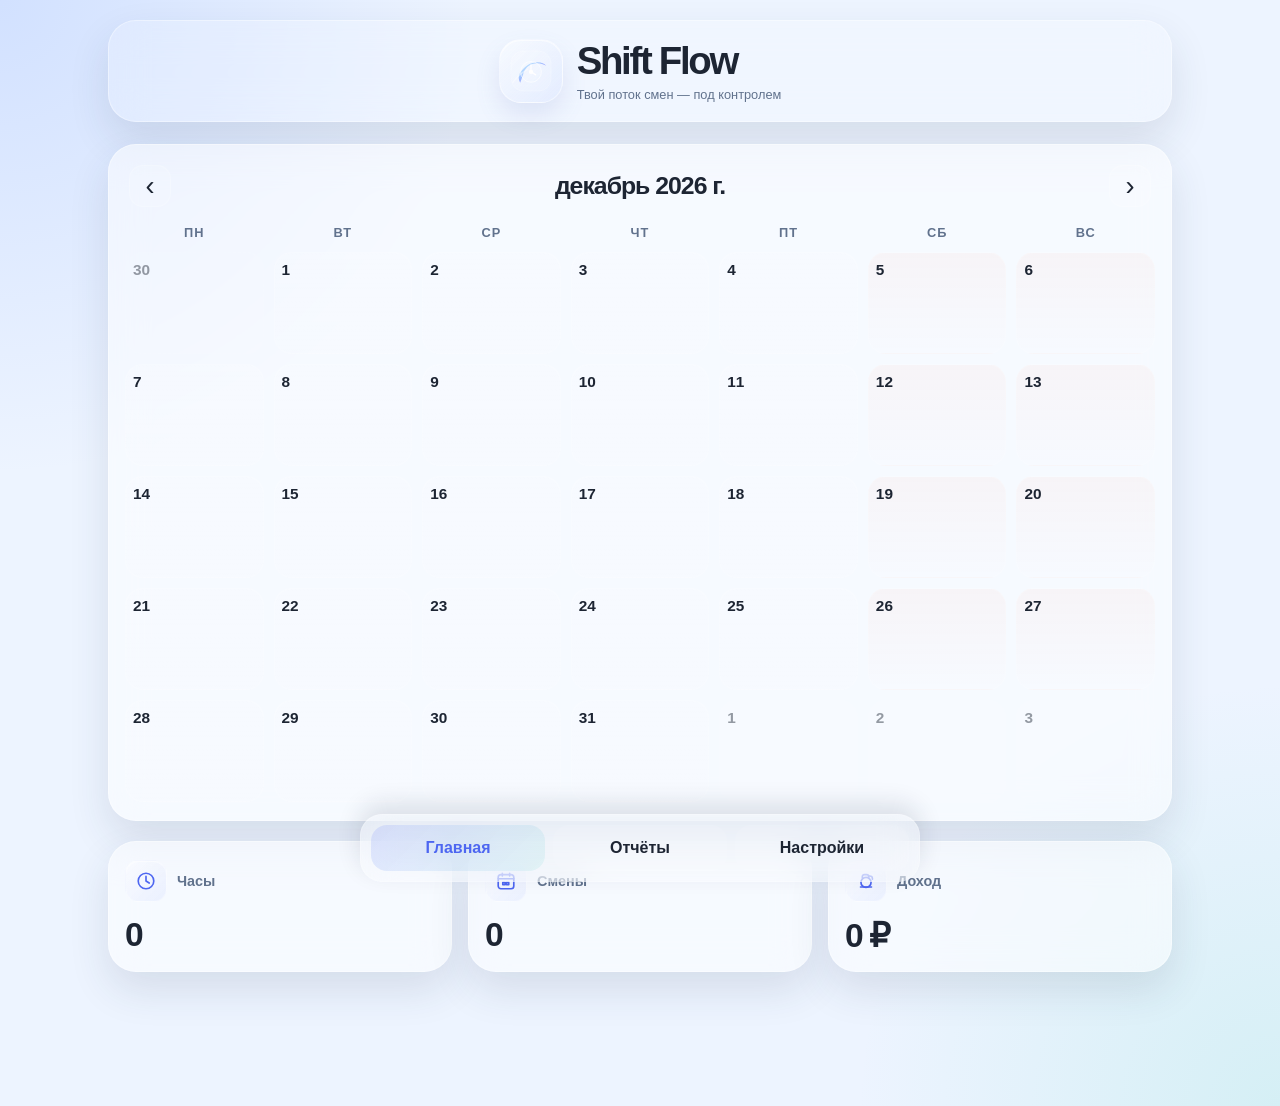
==== commit 63667140: "Add the calendar back with shift creation support, compact settings toggles, and restore all Shift F" ====
--- a/index.html
+++ b/index.html
@@ -5,7 +5,6 @@
     <meta name="viewport" content="width=device-width, initial-scale=1.0" />
     <title>Shift Flow</title>
     <link rel="stylesheet" href="styles.css" />
-    <meta name="description" content="Shift Flow — учёт смен, часов и дохода" />
   </head>
   <body>
     <div class="app-shell">
@@ -14,20 +13,20 @@
           <div class="logo-wrap" aria-label="Shift Flow logo">
             <svg class="logo-svg" viewBox="0 0 120 120" xmlns="http://www.w3.org/2000/svg" role="img" aria-label="Shift Flow logo">
               <defs>
-                <linearGradient id="glassGradient" x1="0%" x2="100%" y1="0%" y2="100%">
+                <linearGradient id="logoGradient" x1="0%" x2="100%" y1="0%" y2="100%">
                   <stop offset="0%" stop-color="#B9E7FF"/>
-                  <stop offset="35%" stop-color="#A5D4FF"/>
-                  <stop offset="65%" stop-color="#9B9CFF"/>
-                  <stop offset="100%" stop-color="#70E6C3"/>
+                  <stop offset="35%" stop-color="#9DC7FF"/>
+                  <stop offset="65%" stop-color="#8E8CFF"/>
+                  <stop offset="100%" stop-color="#6FE3C2"/>
                 </linearGradient>
               </defs>
-              <rect x="14" y="14" width="92" height="92" rx="26" fill="rgba(255,255,255,0.14)" stroke="rgba(255,255,255,0.58)"/>
-              <path d="M34 64C44 50, 57 40, 74 40C82 40, 90 43, 94 47C88 44, 81 42, 73 43C58 43, 48 51, 43 64C40 72, 38 80, 34 87C31 80, 30 72, 34 64Z" fill="url(#glassGradient)" opacity="0.9"/>
-              <circle cx="60" cy="62" r="24" fill="rgba(255,255,255,0.12)" stroke="rgba(255,255,255,0.7)" stroke-width="2"/>
-              <path d="M60 62V46" stroke="rgba(255,255,255,0.9)" stroke-width="3" stroke-linecap="round"/>
-              <path d="M60 62L70 69" stroke="rgba(255,255,255,0.9)" stroke-width="3" stroke-linecap="round"/>
-              <circle cx="60" cy="62" r="5" fill="rgba(255,255,255,0.9)"/>
-              <path d="M18 86C30 71, 38 62, 51 56" stroke="rgba(255,255,255,0.45)" stroke-width="3" stroke-linecap="round" fill="none"/>
+              <rect x="14" y="14" width="92" height="92" rx="28" fill="rgba(255,255,255,0.12)" stroke="rgba(255,255,255,0.5)"/>
+              <path d="M35 64C46 49 58 40 75 40C85 40 91 43 95 48C89 44 82 42 75 42C58 42 48 51 43 64C40 72 38 80 35 87C31 80 30 71 35 64Z" fill="url(#logoGradient)" opacity="0.9"/>
+              <circle cx="60" cy="62" r="24" fill="rgba(255,255,255,0.1)" stroke="rgba(255,255,255,0.7)" stroke-width="2"/>
+              <path d="M60 62V46" stroke="rgba(255,255,255,0.92)" stroke-width="3" stroke-linecap="round"/>
+              <path d="M60 62L71 69" stroke="rgba(255,255,255,0.92)" stroke-width="3" stroke-linecap="round"/>
+              <circle cx="60" cy="62" r="5" fill="rgba(255,255,255,0.92)"/>
+              <path d="M18 86C30 71 39 63 52 57" stroke="rgba(255,255,255,0.45)" stroke-width="3" stroke-linecap="round" fill="none"/>
             </svg>
           </div>
 
@@ -39,66 +38,68 @@
       </header>
 
       <main class="page" id="mainPage">
-        <section class="main-panel glass-panel">
-          <div class="main-panel-top">
-            <div>
-              <p class="panel-kicker">Главная</p>
-              <h2>Учет смен</h2>
-            </div>
-            <button id="addShiftBtn" class="primary-btn" type="button">+ Добавить смену</button>
+        <section class="calendar-panel glass-panel">
+          <div class="calendar-header">
+            <button id="prevMonth" class="icon-btn" type="button" aria-label="Предыдущий месяц">‹</button>
+            <h2 id="monthLabel">Месяц</h2>
+            <button id="nextMonth" class="icon-btn" type="button" aria-label="Следующий месяц">›</button>
           </div>
 
-          <div class="summary-grid">
-            <article class="summary-card glass-panel">
-              <div class="stat-head">
-                <div class="stat-icon stat-clock" aria-hidden="true">
-                  <svg viewBox="0 0 24 24" xmlns="http://www.w3.org/2000/svg">
-                    <circle cx="12" cy="12" r="8.5"/>
-                    <path d="M12 7v5l3.5 2.2"/>
-                  </svg>
-                </div>
-                <span class="stat-label">Часы</span>
-              </div>
-              <strong id="totalHours">0</strong>
-            </article>
-
-            <article class="summary-card glass-panel">
-              <div class="stat-head">
-                <div class="stat-icon stat-shifts" aria-hidden="true">
-                  <svg viewBox="0 0 24 24" xmlns="http://www.w3.org/2000/svg">
-                    <rect x="3.5" y="5" width="17" height="15.5" rx="3"/>
-                    <path d="M8 3.5v3M16 3.5v3M3.5 9.5h17"/>
-                    <path d="M8.5 13.5h2.5v2.5H8.5zm4 0h2.5v2.5h-2.5z"/>
-                  </svg>
-                </div>
-                <span class="stat-label">Смены</span>
-              </div>
-              <strong id="totalShifts">0</strong>
-            </article>
-
-            <article class="summary-card glass-panel">
-              <div class="stat-head">
-                <div class="stat-icon stat-income" aria-hidden="true">
-                  <svg viewBox="0 0 24 24" xmlns="http://www.w3.org/2000/svg">
-                    <circle cx="12" cy="13.5" r="5.5"/>
-                    <path d="M14.5 6.5h1.8A2.7 2.7 0 0 1 19 9.2v.8"/>
-                    <path d="M8 8.8V7.2A2.2 2.2 0 0 1 10.2 5h2.6A2.2 2.2 0 0 1 15 7.2v1.6"/>
-                    <path d="M6 18.5h12"/>
-                  </svg>
-                </div>
-                <span class="stat-label">Доход</span>
-              </div>
-              <strong id="totalIncome">0 ₽</strong>
-            </article>
+          <div class="calendar-weekdays">
+            <span>Пн</span>
+            <span>Вт</span>
+            <span>Ср</span>
+            <span>Чт</span>
+            <span>Пт</span>
+            <span>Сб</span>
+            <span>Вс</span>
           </div>
 
-          <section class="list-panel glass-panel">
-            <div class="list-header">
-              <h3>Список смен</h3>
-              <button id="sortByDateBtn" class="mini-btn" type="button">По дате</button>
+          <div id="calendarGrid" class="calendar-grid"></div>
+        </section>
+
+        <section class="stats">
+          <article class="stat-card glass-panel">
+            <div class="stat-head">
+              <div class="stat-icon stat-clock" aria-hidden="true">
+                <svg viewBox="0 0 24 24" xmlns="http://www.w3.org/2000/svg">
+                  <circle cx="12" cy="12" r="8.5"/>
+                  <path d="M12 7v5l3.5 2.2"/>
+                </svg>
+              </div>
+              <span class="stat-label">Часы</span>
             </div>
-            <div id="shiftsList" class="shifts-list"></div>
-          </section>
+            <strong id="totalHours">0</strong>
+          </article>
+
+          <article class="stat-card glass-panel">
+            <div class="stat-head">
+              <div class="stat-icon stat-shifts" aria-hidden="true">
+                <svg viewBox="0 0 24 24" xmlns="http://www.w3.org/2000/svg">
+                  <rect x="3.5" y="5" width="17" height="15.5" rx="3"/>
+                  <path d="M8 3.5v3M16 3.5v3M3.5 9.5h17"/>
+                  <path d="M8.5 13.5h2.5v2.5H8.5zm4 0h2.5v2.5h-2.5z"/>
+                </svg>
+              </div>
+              <span class="stat-label">Смены</span>
+            </div>
+            <strong id="totalShifts">0</strong>
+          </article>
+
+          <article class="stat-card glass-panel">
+            <div class="stat-head">
+              <div class="stat-icon stat-income" aria-hidden="true">
+                <svg viewBox="0 0 24 24" xmlns="http://www.w3.org/2000/svg">
+                  <circle cx="12" cy="13.5" r="5.5"/>
+                  <path d="M14.5 6.5h1.8A2.7 2.7 0 0 1 19 9.2v.8"/>
+                  <path d="M8 8.8V7.2A2.2 2.2 0 0 1 10.2 5h2.6A2.2 2.2 0 0 1 15 7.2v1.6"/>
+                  <path d="M6 18.5h12"/>
+                </svg>
+              </div>
+              <span class="stat-label">Доход</span>
+            </div>
+            <strong id="totalIncome">0 ₽</strong>
+          </article>
         </section>
       </main>
 
@@ -116,34 +117,17 @@
       <main class="page hidden" id="settingsPage">
         <section class="settings-panel glass-panel">
           <div class="settings-block">
-            <h3>Язык</h3>
-            <div class="option-group">
-              <button class="lang-btn active" data-lang="ru" type="button">
-                <span class="flag">🇷🇺</span>
-                <span>Русский</span>
-              </button>
-              <button class="lang-btn" data-lang="en" type="button">
-                <span class="flag">🇬🇧</span>
-                <span>English</span>
-              </button>
+            <h3>Настройки</h3>
+            <div class="settings-row compact-row">
+              <button class="mode-btn active" data-lang="ru" type="button">RU</button>
+              <button class="mode-btn" data-lang="en" type="button">EN</button>
             </div>
           </div>
 
           <div class="settings-block">
-            <h3>Тема</h3>
-            <div class="option-group">
-              <button class="theme-btn active" data-theme="light" type="button">
-                <span>☀️</span>
-                <span>Светлая</span>
-              </button>
-              <button class="theme-btn" data-theme="dark" type="button">
-                <span>🌙</span>
-                <span>Тёмная</span>
-              </button>
-              <button class="theme-btn" data-theme="system" type="button">
-                <span>🖥️</span>
-                <span>Как в системе</span>
-              </button>
+            <div class="settings-row compact-row">
+              <button class="mode-btn active" data-theme="light" type="button">Светлая</button>
+              <button class="mode-btn" data-theme="dark" type="button">Тёмная</button>
             </div>
           </div>
 
@@ -154,15 +138,7 @@
                 <span>Ставка за час</span>
                 <input type="number" id="hourRate" min="0" step="1" placeholder="300" />
               </label>
-              <label class="field">
-                <span>Норматив часов</span>
-                <input type="number" id="requiredHours" min="0" step="1" placeholder="160" />
-              </label>
             </div>
-          </div>
-
-          <div class="settings-block">
-            <button id="openTermsBtn" class="primary-btn" type="button">Пользовательское соглашение</button>
           </div>
         </section>
       </main>
@@ -210,20 +186,6 @@
       </div>
     </div>
 
-    <div id="termsModal" class="modal hidden" aria-hidden="true">
-      <div class="modal-card glass-panel terms-card">
-        <div class="modal-header">
-          <h3>Пользовательское соглашение</h3>
-          <button class="close-btn" id="closeTermsBtn" aria-label="Закрыть">×</button>
-        </div>
-        <div class="terms-content">
-          <p>
-            Настоящее приложение предназначено для учета рабочих смен, расчета часов и дохода. Пользователь несет ответственность за корректность вводимых данных. Приложение сохраняет все данные локально на устройстве в браузере.
-          </p>
-        </div>
-      </div>
-    </div>
-
     <script src="app.js"></script>
   </body>
 </html>
--- a/styles.css
+++ b/styles.css
@@ -1,39 +1,33 @@
 :root {
   --bg: #edf4ff;
   --bg-2: #f9fbff;
-  --panel: rgba(255, 255, 255, 0.46);
-  --panel-strong: rgba(255, 255, 255, 0.8);
+  --panel: rgba(255,255,255,0.52);
+  --panel-strong: rgba(255,255,255,0.78);
   --text: #1d2533;
-  --muted: #5f6f8a;
-  --primary: #647bff;
-  --primary-strong: #4d67f3;
-  --primary-soft: rgba(100, 123, 255, 0.12);
-  --secondary: #6dd9ca;
-  --accent: #ffbf7a;
-  --danger: #ff6d6d;
-  --shadow: 0 18px 40px rgba(42, 51, 75, 0.12);
-  --border: rgba(255,255,255,0.36);
-  --nav-shadow: 0 -10px 25px rgba(24, 35, 57, 0.12);
-  --chip: rgba(255,255,255,0.14);
+  --muted: #61728d;
+  --primary: #6077ff;
+  --primary-strong: #4d66f1;
+  --secondary: #67d9c8;
+  --danger: #ff7070;
+  --shadow: 0 18px 40px rgba(43, 56, 86, 0.12);
+  --border: rgba(255,255,255,0.38);
+  --nav-shadow: 0 -10px 25px rgba(24,35,57,0.12);
 }
 
 body.dark {
-  --bg: #0d1623;
-  --bg-2: #0f1a2b;
-  --panel: rgba(16, 24, 35, 0.64);
-  --panel-strong: rgba(18, 27, 40, 0.84);
+  --bg: #0c1522;
+  --bg-2: #101d2d;
+  --panel: rgba(16, 25, 37, 0.7);
+  --panel-strong: rgba(17, 27, 39, 0.86);
   --text: #ecf4ff;
-  --muted: #adb8d0;
-  --primary: #8aa7ff;
-  --primary-strong: #7a96ff;
-  --primary-soft: rgba(138, 167, 255, 0.14);
-  --secondary: #73e1cf;
-  --accent: #ffc578;
+  --muted: #aec0d8;
+  --primary: #90a8ff;
+  --primary-strong: #7e97ff;
+  --secondary: #76e1d0;
   --danger: #ff8e8e;
-  --shadow: 0 22px 45px rgba(3, 5, 11, 0.48);
+  --shadow: 0 22px 45px rgba(2, 7, 15, 0.48);
   --border: rgba(255,255,255,0.08);
-  --nav-shadow: 0 -10px 25px rgba(2, 8, 18, 0.42);
-  --chip: rgba(255,255,255,0.06);
+  --nav-shadow: 0 -10px 25px rgba(2,8,18,0.42);
 }
 
 * { box-sizing: border-box; }
@@ -41,12 +35,12 @@
 html, body {
   margin: 0;
   min-height: 100%;
+  background:
+    radial-gradient(circle at top left, rgba(123,164,255,0.24), transparent 28%),
+    radial-gradient(circle at bottom right, rgba(103,217,200,0.18), transparent 25%),
+    var(--bg);
+  color: var(--text);
   font-family: Inter, "Segoe UI", Arial, sans-serif;
-  background:
-    radial-gradient(circle at top left, rgba(124, 166, 255, 0.2), transparent 28%),
-    radial-gradient(circle at bottom right, rgba(109, 217, 202, 0.18), transparent 25%),
-    var(--bg);
-  color: var(--text);
 }
 
 body {
@@ -66,10 +60,10 @@
 
 .topbar {
   display: flex;
-  align-items: center;
   justify-content: center;
+  align-items: center;
+  margin-bottom: 22px;
   padding: 18px 20px;
-  margin-bottom: 22px;
   border-radius: 28px;
   border: 1px solid var(--border);
   background: rgba(255,255,255,0.18);
@@ -90,9 +84,9 @@
   display: grid;
   place-items: center;
   border-radius: 22px;
-  background: linear-gradient(135deg, rgba(255,255,255,0.46), rgba(124,166,255,0.18));
+  background: linear-gradient(135deg, rgba(255,255,255,0.46), rgba(138,167,255,0.12));
   border: 1px solid rgba(255,255,255,0.45);
-  box-shadow: inset 0 1px 0 rgba(255,255,255,0.6), 0 14px 32px rgba(98, 116, 190, 0.16);
+  box-shadow: inset 0 1px 0 rgba(255,255,255,0.62), 0 12px 24px rgba(98,116,190,0.14);
 }
 
 .logo-svg {
@@ -102,7 +96,7 @@
 
 .brand-copy h1 {
   margin: 0;
-  font-size: clamp(1.8rem, 4vw, 2.3rem);
+  font-size: clamp(1.8rem, 3.8vw, 2.4rem);
   line-height: 1.1;
   letter-spacing: -0.06em;
 }
@@ -111,7 +105,6 @@
   margin: 4px 0 0;
   color: var(--muted);
   font-size: 0.8rem;
-  letter-spacing: 0.02em;
 }
 
 .page {
@@ -126,51 +119,134 @@
   background: var(--panel);
   border: 1px solid var(--border);
   border-radius: 28px;
+  box-shadow: var(--shadow);
   backdrop-filter: blur(18px);
   -webkit-backdrop-filter: blur(18px);
-  box-shadow: var(--shadow);
-}
-
-.main-panel,
+}
+
+.calendar-panel,
 .report-panel,
 .settings-panel {
-  padding: 18px;
-}
-
-.main-panel-top {
+  padding: 18px 16px 18px;
+}
+
+.calendar-header,
+.report-header {
   display: flex;
   align-items: center;
   justify-content: space-between;
-  gap: 12px;
-  margin-bottom: 18px;
-}
-
-.panel-kicker {
-  margin: 0 0 4px;
+  gap: 10px;
+  margin-bottom: 16px;
+  padding: 2px 4px;
+}
+
+.calendar-header h2,
+.report-header h2 {
+  margin: 0;
+  font-size: 1.55rem;
+  letter-spacing: -0.04em;
+}
+
+.icon-btn,
+.mode-btn,
+.bottom-nav-link,
+.primary-btn,
+.danger-btn,
+.mini-btn {
+  transition: transform 0.2s ease, box-shadow 0.2s ease;
+}
+
+.icon-btn {
+  width: 42px;
+  height: 42px;
+  display: grid;
+  place-items: center;
+  border-radius: 14px;
+  background: rgba(255,255,255,0.1);
+  border: 1px solid rgba(255,255,255,0.16);
+  color: var(--text);
+  cursor: pointer;
+  font-size: 1.7rem;
+}
+
+.calendar-weekdays,
+.calendar-grid {
+  display: grid;
+  grid-template-columns: repeat(7, minmax(0, 1fr));
+  gap: 10px;
+}
+
+.calendar-weekdays {
+  margin-bottom: 12px;
   color: var(--muted);
-  font-size: 0.75rem;
+  font-size: 0.8rem;
   text-transform: uppercase;
-  letter-spacing: 0.12em;
-}
-
-.main-panel-top h2,
-.report-panel h2,
-.settings-block h3,
-.list-header h3 {
-  margin: 0;
-  letter-spacing: -0.04em;
-}
-
-.summary-grid {
-  display: grid;
-  grid-template-columns: repeat(3, minmax(0, 1fr));
+  letter-spacing: 0.08em;
+}
+
+.calendar-weekdays span {
+  text-align: center;
+  font-weight: 700;
+}
+
+.calendar-day {
+  min-height: 102px;
+  padding: 8px 7px 9px;
+  border-radius: 18px;
+  border: 1px solid rgba(255,255,255,0.14);
+  background: linear-gradient(180deg, rgba(255,255,255,0.12), rgba(255,255,255,0.04));
+  display: flex;
+  flex-direction: column;
+  justify-content: space-between;
+  color: var(--text);
+  cursor: pointer;
+  text-align: left;
+}
+
+.calendar-day.empty {
+  opacity: 0.45;
+  background: rgba(255,255,255,0.04);
+  border-style: dashed;
+  cursor: default;
+}
+
+.calendar-day.weekend {
+  background: linear-gradient(180deg, rgba(255, 179, 157, 0.08), rgba(255,255,255,0.04));
+}
+
+.calendar-day.shift-added {
+  border-color: rgba(96,119,255,0.38);
+  box-shadow: inset 0 0 0 1px rgba(96,119,255,0.2);
+}
+
+.day-number {
+  font-weight: 700;
+  font-size: 0.96rem;
+}
+
+.day-badge {
+  display: inline-flex;
+  justify-content: center;
+  align-items: center;
+  border-radius: 10px;
+  background: rgba(96,119,255,0.1);
+  color: var(--primary-strong);
+  font-size: 0.72rem;
+  padding: 5px 7px;
+  white-space: nowrap;
+  overflow: hidden;
+  text-overflow: ellipsis;
+}
+
+.stats {
+  display: grid;
+  grid-template-columns: repeat(3, minmax(0,1fr));
   gap: 16px;
-  margin-bottom: 18px;
-}
-
-.summary-card {
+  margin-top: 20px;
+}
+
+.stat-card {
   padding: 18px 16px 16px;
-  min-height: 130px;
 }
 
 .stat-head {
@@ -183,11 +259,11 @@
 .stat-icon {
   width: 42px;
   height: 42px;
+  display: grid;
+  place-items: center;
   border-radius: 14px;
-  display: grid;
-  place-items: center;
-  border: 1px solid rgba(255,255,255,0.28);
-  background: linear-gradient(135deg, rgba(255,255,255,0.34), rgba(144,163,255,0.12));
+  background: linear-gradient(135deg, rgba(255,255,255,0.4), rgba(144,168,255,0.12));
+  border: 1px solid rgba(255,255,255,0.3);
   box-shadow: inset 0 1px 0 rgba(255,255,255,0.5);
 }
 
@@ -202,112 +278,76 @@
 }
 
 .stat-label {
+  color: var(--muted);
   font-size: 0.9rem;
-  color: var(--muted);
   font-weight: 700;
 }
 
-.summary-card strong {
+.stat-card strong {
   display: block;
-  font-size: clamp(1.5rem, 3vw, 2rem);
+  font-size: clamp(1.5rem, 3vw, 2.1rem);
   letter-spacing: -0.06em;
 }
 
-.list-panel {
-  padding: 14px 14px 0;
-}
-
-.list-header {
-  display: flex;
-  align-items: center;
-  justify-content: space-between;
+.settings-panel {
+  display: grid;
+  gap: 18px;
+}
+
+.settings-block {
+  display: grid;
+  gap: 12px;
+}
+
+.settings-block h3 {
+  margin: 0;
+  font-size: 1.1rem;
+}
+
+.settings-row {
+  display: flex;
   gap: 10px;
-  margin-bottom: 12px;
-}
-
-.mini-btn,
-.icon-btn,
-.primary-btn,
-.danger-btn,
-.lang-btn,
-.theme-btn,
-.bottom-nav-link {
-  transition: transform 0.2s ease, box-shadow 0.2s ease;
-}
-
-.mini-btn,
-.icon-btn {
-  background: rgba(255,255,255,0.1);
-  border: 1px solid rgba(255,255,255,0.16);
-  color: var(--text);
+  flex-wrap: wrap;
+}
+
+.compact-row {
+  display: flex;
+  align-items: center;
+}
+
+.mode-btn {
+  min-width: 92px;
+  padding: 10px 12px;
   border-radius: 12px;
   cursor: pointer;
-}
-
-.mini-btn {
-  padding: 8px 12px;
-}
-
-.icon-btn {
-  width: 42px;
-  height: 42px;
-  display: grid;
-  place-items: center;
-  font-size: 1.7rem;
-}
-
-.shifts-list {
+  background: rgba(255,255,255,0.08);
+  border: 1px solid rgba(255,255,255,0.14);
+  color: var(--text);
+}
+
+.mode-btn.active {
+  background: linear-gradient(135deg, rgba(96,119,255,0.14), rgba(103,217,200,0.1));
+  border-color: rgba(96,119,255,0.2);
+  color: var(--primary-strong);
+}
+
+.settings-fields {
   display: grid;
   gap: 12px;
-  padding-bottom: 10px;
-}
-
-.shift-item {
+}
+
+.field {
+  display: grid;
+  gap: 8px;
+}
+
+.field input {
   width: 100%;
-  display: flex;
-  align-items: center;
-  justify-content: space-between;
-  gap: 12px;
-  padding: 14px 16px;
-  border-radius: 18px;
-  border: 1px solid rgba(255,255,255,0.14);
+  padding: 12px 14px;
+  border-radius: 14px;
+  border: 1px solid rgba(255,255,255,0.16);
   background: rgba(255,255,255,0.08);
   color: var(--text);
-  cursor: pointer;
-  text-align: left;
-}
-
-.shift-left {
-  display: grid;
-  gap: 4px;
-}
-
-.shift-date {
-  color: var(--muted);
-  font-size: 0.76rem;
-}
-
-.shift-meta {
-  display: grid;
-  justify-items: end;
-  gap: 4px;
-  color: var(--muted);
-  font-size: 0.8rem;
-}
-
-.empty-state {
-  padding: 26px 16px;
-  text-align: center;
-  color: var(--muted);
-  border: 1px dashed rgba(255,255,255,0.15);
-  border-radius: 18px;
-}
-
-.report-header {
-  display: flex;
-  align-items: center;
-  justify-content: space-between;
-  padding: 2px 4px 18px;
 }
 
 .report-summary {
@@ -321,7 +361,6 @@
 
 .report-card h3 {
   margin: 0 0 12px;
-  font-size: 1.1rem;
 }
 
 .report-grid {
@@ -339,179 +378,21 @@
 
 .report-item span {
   display: block;
+  margin-bottom: 6px;
   color: var(--muted);
-  margin-bottom: 6px;
-  font-size: 0.78rem;
+  font-size: 0.75rem;
 }
 
 .report-item strong {
   font-size: 1.1rem;
 }
 
-.settings-panel {
-  display: grid;
-  gap: 18px;
-}
-
-.settings-block {
-  display: grid;
-  gap: 12px;
-}
-
-.option-group {
-  display: grid;
-  gap: 12px;
-}
-
-.lang-btn,
-.theme-btn {
-  display: flex;
-  align-items: center;
-  justify-content: center;
-  gap: 10px;
-  padding: 12px 14px;
-  border-radius: 14px;
-  cursor: pointer;
-  background: rgba(255,255,255,0.1);
-  border: 1px solid rgba(255,255,255,0.18);
-  color: var(--text);
-}
-
-.lang-btn.active,
-.theme-btn.active {
-  background: linear-gradient(135deg, rgba(100,123,255,0.16), rgba(109,217,202,0.12));
-  border-color: rgba(100,123,255,0.25);
-  color: var(--primary-strong);
-}
-
-.settings-fields {
-  display: grid;
-  gap: 12px;
-}
-
-.field {
-  display: grid;
-  gap: 8px;
-  color: var(--text);
-}
-
-.field input {
-  width: 100%;
-  border-radius: 14px;
-  border: 1px solid rgba(255,255,255,0.18);
-  background: rgba(255,255,255,0.08);
-  color: var(--text);
-  padding: 12px 14px;
-}
-
-.primary-btn,
-.danger-btn {
-  display: inline-flex;
-  align-items: center;
-  justify-content: center;
-  padding: 12px 16px;
-  border-radius: 14px;
-  cursor: pointer;
-  font-weight: 700;
-}
-
-.primary-btn {
-  background: linear-gradient(135deg, var(--primary), var(--primary-strong));
-  color: white;
-  box-shadow: 0 14px 24px rgba(100,123,255,0.22);
-}
-
-.danger-btn {
-  background: rgba(255,109,109,0.12);
-  color: var(--danger);
-}
-
-.modal {
-  position: fixed;
-  inset: 0;
-  display: flex;
-  align-items: center;
-  justify-content: center;
-  padding: 20px;
-  background: rgba(12,17,26,0.38);
-  z-index: 30;
-}
-
-.modal-card {
-  width: min(500px, 100%);
-  padding: 22px 18px 18px;
-}
-
-.modal-header {
-  display: flex;
-  align-items: center;
-  justify-content: space-between;
-  gap: 12px;
-  margin-bottom: 18px;
-}
-
-.modal-header h3 {
-  margin: 0;
-}
-
-.close-btn {
-  width: 34px;
-  height: 34px;
-  display: grid;
-  place-items: center;
-  border-radius: 12px;
-  background: rgba(255,255,255,0.1);
-  color: var(--text);
-  cursor: pointer;
-  font-size: 1.8rem;
-}
-
-#shiftForm {
-  display: grid;
-  gap: 16px;
-}
-
-label {
-  display: grid;
-  gap: 8px;
-  color: var(--text);
-}
-
-input[type="text"],
-input[type="number"] {
-  width: 100%;
-  padding: 12px 14px;
-  border-radius: 14px;
-  border: 1px solid rgba(255,255,255,0.16);
-  background: rgba(255,255,255,0.08);
-  color: var(--text);
-}
-
-.checkbox-row {
-  display: flex;
-  align-items: center;
-  gap: 10px;
-}
-
-.checkbox-row input {
-  width: 18px;
-  height: 18px;
-}
-
-.modal-actions {
-  display: flex;
-  align-items: center;
-  justify-content: space-between;
-  gap: 12px;
-}
-
-.terms-card {
-  max-width: 620px;
-}
-
-.terms-content {
-  line-height: 1.7;
-  color: var(--text);
+.empty-state {
+  padding: 26px 14px;
+  text-align: center;
+  color: var(--muted);
+  border: 1px dashed rgba(255,255,255,0.15);
+  border-radius: 18px;
 }
 
 .bottom-nav {
@@ -530,14 +411,11 @@
   backdrop-filter: blur(18px);
   -webkit-backdrop-filter: blur(18px);
   box-shadow: var(--nav-shadow);
-  z-index: 20;
+  z-index: 50;
 }
 
 .bottom-nav-link {
   appearance: none;
-  display: inline-flex;
-  align-items: center;
-  justify-content: center;
   padding: 14px 10px;
   border-radius: 16px;
   background: rgba(255,255,255,0.08);
@@ -547,44 +425,135 @@
 }
 
 .bottom-nav-link.active {
-  background: linear-gradient(135deg, rgba(100,123,255,0.17), rgba(109,217,202,0.15));
+  background: linear-gradient(135deg, rgba(96,119,255,0.16), rgba(103,217,200,0.13));
   color: var(--primary-strong);
+}
+
+.modal {
+  position: fixed;
+  inset: 0;
+  display: flex;
+  align-items: center;
+  justify-content: center;
+  padding: 20px;
+  background: rgba(12, 17, 26, 0.38);
+  z-index: 60;
+}
+
+.modal.hidden {
+  display: none;
+}
+
+.modal-card {
+  width: min(500px, 100%);
+  padding: 22px 18px 18px;
+}
+
+.modal-header {
+  display: flex;
+  align-items: center;
+  justify-content: space-between;
+  gap: 12px;
+  margin-bottom: 18px;
+}
+
+.modal-header h3 {
+  margin: 0;
+}
+
+.close-btn {
+  width: 34px;
+  height: 34px;
+  display: grid;
+  place-items: center;
+  border-radius: 12px;
+  background: rgba(255,255,255,0.1);
+  color: var(--text);
+  cursor: pointer;
+  font-size: 1.8rem;
+}
+
+#shiftForm {
+  display: grid;
+  gap: 16px;
+}
+
+label {
+  display: grid;
+  gap: 8px;
+}
+
+input[type="text"],
+input[type="number"] {
+  width: 100%;
+  padding: 12px 14px;
+  border-radius: 14px;
+  border: 1px solid rgba(255,255,255,0.16);
+  background: rgba(255,255,255,0.08);
+  color: var(--text);
+}
+
+.checkbox-row {
+  display: flex;
+  align-items: center;
+  gap: 10px;
+}
+
+.checkbox-row input {
+  width: 18px;
+  height: 18px;
+}
+
+.modal-actions {
+  display: flex;
+  align-items: center;
+  justify-content: space-between;
+  gap: 12px;
+}
+
+.primary-btn,
+.danger-btn {
+  display: inline-flex;
+  align-items: center;
+  justify-content: center;
+  padding: 12px 16px;
+  border-radius: 14px;
+  cursor: pointer;
+  font-weight: 700;
+}
+
+.primary-btn {
+  background: linear-gradient(135deg, var(--primary), var(--primary-strong));
+  color: white;
+  box-shadow: 0 14px 22px rgba(96,119,255,0.22);
+}
+
+.danger-btn {
+  background: rgba(255, 112, 112, 0.12);
+  color: var(--danger);
 }
 
 button:hover,
 .bottom-nav-link:hover,
 .primary-btn:hover,
 .danger-btn:hover,
-.lang-btn:hover,
-.theme-btn:hover,
-.mini-btn:hover,
-.icon-btn:hover,
-.shift-item:hover {
+.mode-btn:hover,
+.icon-btn:hover {
   transform: translateY(-1px);
 }
 
 @media (max-width: 700px) {
-  .summary-grid,
+  .stats,
   .report-grid {
     grid-template-columns: 1fr;
   }
 
-  .main-panel-top {
-    align-items: flex-start;
-    flex-direction: column;
+  .calendar-grid {
+    gap: 7px;
   }
 
-  .brand {
-    justify-content: center;
+  .calendar-day {
+    min-height: 82px;
+    padding: 6px;
   }
-
-  .topbar {
-    padding: 16px 14px;
-  }
-
-  .main-panel,
-  .report-panel,
-  .settings-panel {
-    padding: 14px;
-  }
-}
+}
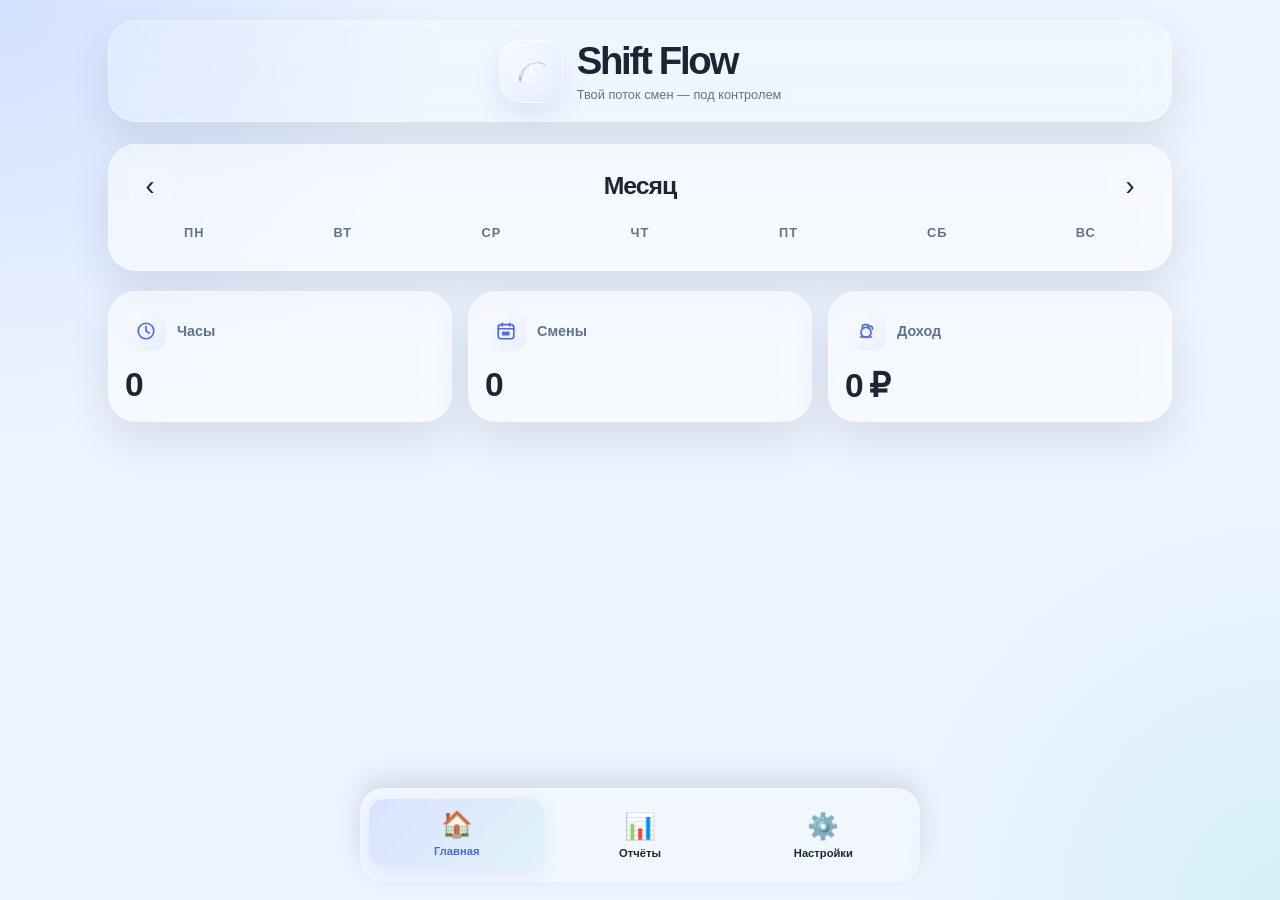
==== commit 81cce1b3: "Обновление index.html: убрана ставка за час, красивые переключатели, нижняя панель с иконками" ====
--- a/index.html
+++ b/index.html
@@ -117,37 +117,53 @@
       <main class="page hidden" id="settingsPage">
         <section class="settings-panel glass-panel">
           <div class="settings-block">
-            <h3>Настройки</h3>
-            <div class="settings-row compact-row">
-              <button class="mode-btn active" data-lang="ru" type="button">RU</button>
-              <button class="mode-btn" data-lang="en" type="button">EN</button>
+            <h3>Язык</h3>
+            <div class="option-group">
+              <button class="lang-toggle active" data-lang="ru" type="button">
+                <span class="flag">🇷🇺</span>
+                <span>Русский</span>
+              </button>
+              <button class="lang-toggle" data-lang="en" type="button">
+                <span class="flag">🇬🇧</span>
+                <span>English</span>
+              </button>
             </div>
           </div>
 
           <div class="settings-block">
-            <div class="settings-row compact-row">
-              <button class="mode-btn active" data-theme="light" type="button">Светлая</button>
-              <button class="mode-btn" data-theme="dark" type="button">Тёмная</button>
+            <h3>Тема</h3>
+            <div class="option-group">
+              <button class="theme-toggle active" data-theme="light" type="button">
+                <span>☀️</span>
+                <span>Светлая</span>
+              </button>
+              <button class="theme-toggle" data-theme="dark" type="button">
+                <span>🌙</span>
+                <span>Тёмная</span>
+              </button>
             </div>
           </div>
 
           <div class="settings-block">
-            <h3>Параметры</h3>
-            <div class="settings-fields">
-              <label class="field">
-                <span>Ставка за час</span>
-                <input type="number" id="hourRate" min="0" step="1" placeholder="300" />
-              </label>
-            </div>
+            <button id="openTermsBtn" class="terms-btn" type="button">📄 Пользовательское соглашение</button>
           </div>
         </section>
       </main>
     </div>
 
     <nav class="bottom-nav" aria-label="Нижняя навигация">
-      <button class="bottom-nav-link active" data-page="main" type="button">Главная</button>
-      <button class="bottom-nav-link" data-page="reports" type="button">Отчёты</button>
-      <button class="bottom-nav-link" data-page="settings" type="button">Настройки</button>
+      <button class="bottom-nav-link active" data-page="main" type="button" title="Главная">
+        <span class="nav-icon">🏠</span>
+        <span class="nav-label">Главная</span>
+      </button>
+      <button class="bottom-nav-link" data-page="reports" type="button" title="Отчёты">
+        <span class="nav-icon">📊</span>
+        <span class="nav-label">Отчёты</span>
+      </button>
+      <button class="bottom-nav-link" data-page="settings" type="button" title="Настройки">
+        <span class="nav-icon">⚙️</span>
+        <span class="nav-label">Настройки</span>
+      </button>
     </nav>
 
     <div id="shiftModal" class="modal hidden" aria-hidden="true">
@@ -186,6 +202,23 @@
       </div>
     </div>
 
+    <div id="termsModal" class="modal hidden" aria-hidden="true">
+      <div class="modal-card glass-panel terms-card">
+        <div class="modal-header">
+          <h3>Пользовательское соглашение</h3>
+          <button class="close-btn" id="closeTermsBtn" aria-label="Закрыть">×</button>
+        </div>
+        <div class="terms-content">
+          <p>
+            Настоящее приложение предназначено для учета рабочих смен, расчета часов и дохода. Пользователь несет полную ответственность за точность введённых данных. Разработчик не несёт ответственности за потерю данных. Все данные хранятся локально в браузере пользователя.
+          </p>
+          <p>
+            При использовании приложения вы соглашаетесь с условиями данного соглашения.
+          </p>
+        </div>
+      </div>
+    </div>
+
     <script src="app.js"></script>
   </body>
 </html>
--- a/styles.css
+++ b/styles.css
@@ -304,50 +304,67 @@
   font-size: 1.1rem;
 }
 
-.settings-row {
-  display: flex;
-  gap: 10px;
+.option-group {
+  display: flex;
+  gap: 12px;
   flex-wrap: wrap;
 }
 
-.compact-row {
-  display: flex;
-  align-items: center;
-}
-
-.mode-btn {
-  min-width: 92px;
-  padding: 10px 12px;
-  border-radius: 12px;
+.lang-toggle,
+.theme-toggle {
+  flex: 1;
+  min-width: 140px;
+  padding: 14px 16px;
+  border-radius: 16px;
   cursor: pointer;
   background: rgba(255,255,255,0.08);
-  border: 1px solid rgba(255,255,255,0.14);
-  color: var(--text);
-}
-
-.mode-btn.active {
-  background: linear-gradient(135deg, rgba(96,119,255,0.14), rgba(103,217,200,0.1));
+  border: 2px solid rgba(255,255,255,0.14);
+  color: var(--text);
+  display: flex;
+  flex-direction: column;
+  align-items: center;
+  gap: 8px;
+  font-weight: 600;
+  transition: all 0.3s ease;
+}
+
+.lang-toggle .flag,
+.theme-toggle span:first-child {
+  font-size: 1.8rem;
+}
+
+.lang-toggle.active,
+.theme-toggle.active {
+  background: linear-gradient(135deg, rgba(96,119,255,0.18), rgba(103,217,200,0.12));
+  border-color: rgba(96,119,255,0.4);
+  color: var(--primary-strong);
+  box-shadow: 0 8px 20px rgba(96,119,255,0.15);
+  transform: translateY(-2px);
+}
+
+.lang-toggle:hover,
+.theme-toggle:hover {
   border-color: rgba(96,119,255,0.2);
+}
+
+.terms-btn {
+  width: 100%;
+  padding: 14px 16px;
+  border-radius: 16px;
+  background: linear-gradient(135deg, rgba(96,119,255,0.12), rgba(103,217,200,0.08));
+  border: 2px solid rgba(96,119,255,0.2);
   color: var(--primary-strong);
-}
-
-.settings-fields {
-  display: grid;
-  gap: 12px;
-}
-
-.field {
-  display: grid;
-  gap: 8px;
-}
-
-.field input {
-  width: 100%;
-  padding: 12px 14px;
-  border-radius: 14px;
-  border: 1px solid rgba(255,255,255,0.16);
-  background: rgba(255,255,255,0.08);
-  color: var(--text);
+  cursor: pointer;
+  font-weight: 600;
+  font-size: 0.95rem;
+  transition: all 0.3s ease;
+}
+
+.terms-btn:hover {
+  background: linear-gradient(135deg, rgba(96,119,255,0.18), rgba(103,217,200,0.12));
+  border-color: rgba(96,119,255,0.3);
+  transform: translateY(-2px);
+  box-shadow: 0 8px 20px rgba(96,119,255,0.15);
 }
 
 .report-summary {
@@ -400,12 +417,12 @@
   left: 50%;
   transform: translateX(-50%);
   bottom: 18px;
-  display: grid;
-  grid-template-columns: repeat(3, minmax(0, 1fr));
+  display: flex;
+  justify-content: center;
   gap: 8px;
   width: min(560px, calc(100% - 22px));
-  padding: 10px;
-  border-radius: 22px;
+  padding: 12px 8px;
+  border-radius: 24px;
   background: rgba(255,255,255,0.24);
   border: 1px solid rgba(255,255,255,0.2);
   backdrop-filter: blur(18px);
@@ -416,17 +433,41 @@
 
 .bottom-nav-link {
   appearance: none;
-  padding: 14px 10px;
+  flex: 1;
+  display: flex;
+  flex-direction: column;
+  align-items: center;
+  justify-content: center;
+  gap: 6px;
+  padding: 10px;
   border-radius: 16px;
   background: rgba(255,255,255,0.08);
   color: var(--text);
   cursor: pointer;
-  font-weight: 700;
+  font-weight: 600;
+  font-size: 0.75rem;
+  transition: all 0.3s ease;
+}
+
+.nav-icon {
+  font-size: 1.6rem;
+  display: block;
+}
+
+.nav-label {
+  font-size: 0.7rem;
+  white-space: nowrap;
 }
 
 .bottom-nav-link.active {
   background: linear-gradient(135deg, rgba(96,119,255,0.16), rgba(103,217,200,0.13));
   color: var(--primary-strong);
+  transform: translateY(-2px);
+  box-shadow: 0 8px 20px rgba(96,119,255,0.12);
+}
+
+.bottom-nav-link:hover {
+  transform: translateY(-1px);
 }
 
 .modal {
@@ -447,6 +488,26 @@
 .modal-card {
   width: min(500px, 100%);
   padding: 22px 18px 18px;
+}
+
+.terms-card {
+  max-height: 70vh;
+  overflow-y: auto;
+}
+
+.terms-content {
+  padding: 16px 0;
+  line-height: 1.6;
+}
+
+.terms-content p {
+  margin: 0 0 12px;
+  color: var(--text);
+  font-size: 0.95rem;
+}
+
+.terms-content p:last-child {
+  margin-bottom: 0;
 }
 
 .modal-header {
@@ -537,7 +598,6 @@
 .bottom-nav-link:hover,
 .primary-btn:hover,
 .danger-btn:hover,
-.mode-btn:hover,
 .icon-btn:hover {
   transform: translateY(-1px);
 }
@@ -556,4 +616,17 @@
     min-height: 82px;
     padding: 6px;
   }
-}
+
+  .lang-toggle,
+  .theme-toggle {
+    min-width: 110px;
+  }
+
+  .nav-label {
+    display: none;
+  }
+
+  .bottom-nav-link {
+    padding: 12px;
+  }
+}
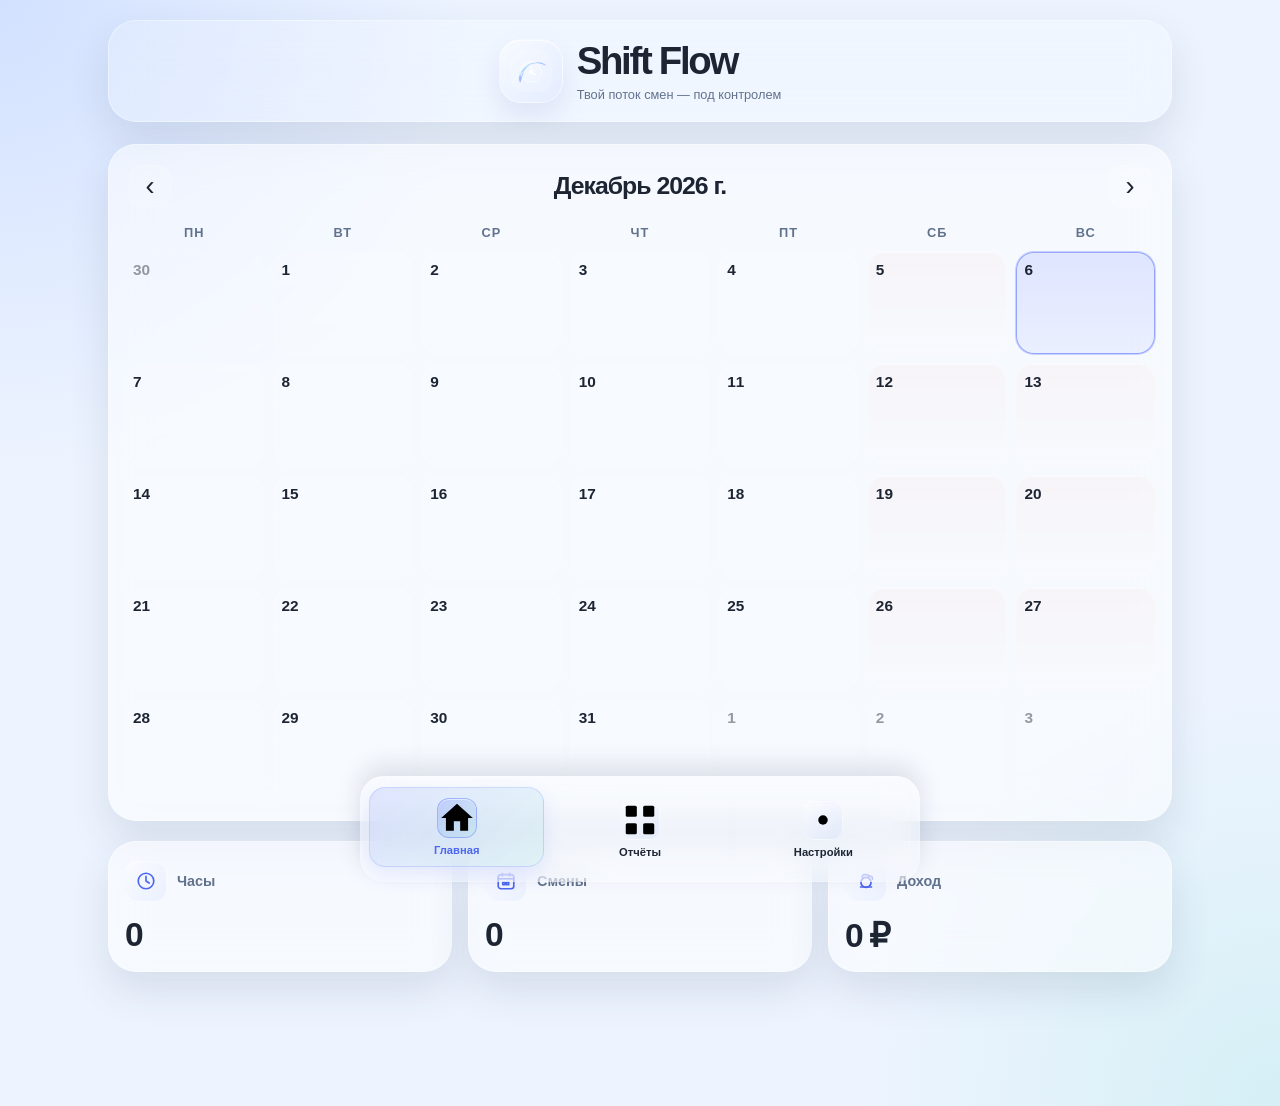
==== commit b8acf427: "Обновление index.html: иконки в нижней панели в стиле SVG как stat-icon" ====
--- a/index.html
+++ b/index.html
@@ -153,15 +153,31 @@
 
     <nav class="bottom-nav" aria-label="Нижняя навигация">
       <button class="bottom-nav-link active" data-page="main" type="button" title="Главная">
-        <span class="nav-icon">🏠</span>
+        <span class="nav-icon">
+          <svg viewBox="0 0 24 24" xmlns="http://www.w3.org/2000/svg">
+            <path d="M10 20v-6h4v6h5v-8h3L12 3 2 12h3v8z"/>
+          </svg>
+        </span>
         <span class="nav-label">Главная</span>
       </button>
       <button class="bottom-nav-link" data-page="reports" type="button" title="Отчёты">
-        <span class="nav-icon">📊</span>
+        <span class="nav-icon">
+          <svg viewBox="0 0 24 24" xmlns="http://www.w3.org/2000/svg">
+            <rect x="3" y="3" width="7" height="7" rx="1"/>
+            <rect x="14" y="3" width="7" height="7" rx="1"/>
+            <rect x="14" y="14" width="7" height="7" rx="1"/>
+            <rect x="3" y="14" width="7" height="7" rx="1"/>
+          </svg>
+        </span>
         <span class="nav-label">Отчёты</span>
       </button>
       <button class="bottom-nav-link" data-page="settings" type="button" title="Настройки">
-        <span class="nav-icon">⚙️</span>
+        <span class="nav-icon">
+          <svg viewBox="0 0 24 24" xmlns="http://www.w3.org/2000/svg">
+            <circle cx="12" cy="12" r="3"/>
+            <path d="M12 2v4m0 12v4M2 12h4m12 0h4M5.5 5.5l2.8 2.8m8.4 0l2.8-2.8M5.5 18.5l2.8-2.8m8.4 0l2.8 2.8"/>
+          </svg>
+        </span>
         <span class="nav-label">Настройки</span>
       </button>
     </nav>
--- a/styles.css
+++ b/styles.css
@@ -214,9 +214,19 @@
   background: linear-gradient(180deg, rgba(255, 179, 157, 0.08), rgba(255,255,255,0.04));
 }
 
+.calendar-day.today {
+  border-color: rgba(96,119,255,0.6);
+  background: linear-gradient(180deg, rgba(96,119,255,0.16), rgba(96,119,255,0.08));
+  box-shadow: 0 0 0 1px rgba(96,119,255,0.3), inset 0 1px 0 rgba(255,255,255,0.2);
+}
+
 .calendar-day.shift-added {
   border-color: rgba(96,119,255,0.38);
   box-shadow: inset 0 0 0 1px rgba(96,119,255,0.2);
+}
+
+.calendar-day.today.shift-added {
+  box-shadow: 0 0 0 1px rgba(96,119,255,0.4), inset 0 0 0 1px rgba(96,119,255,0.3);
 }
 
 .day-number {
@@ -445,18 +455,28 @@
   color: var(--text);
   cursor: pointer;
   font-weight: 600;
-  font-size: 0.75rem;
+  font-size: 0.7rem;
+  border: 1px solid transparent;
   transition: all 0.3s ease;
 }
 
 .nav-icon {
-  font-size: 1.6rem;
+  font-size: 1.8rem;
   display: block;
+  width: 40px;
+  height: 40px;
+  display: grid;
+  place-items: center;
+  border-radius: 12px;
+  background: linear-gradient(135deg, rgba(255,255,255,0.4), rgba(144,168,255,0.12));
+  border: 1px solid rgba(255,255,255,0.3);
+  box-shadow: inset 0 1px 0 rgba(255,255,255,0.5);
 }
 
 .nav-label {
   font-size: 0.7rem;
   white-space: nowrap;
+  font-weight: 700;
 }
 
 .bottom-nav-link.active {
@@ -464,6 +484,12 @@
   color: var(--primary-strong);
   transform: translateY(-2px);
   box-shadow: 0 8px 20px rgba(96,119,255,0.12);
+  border-color: rgba(96,119,255,0.2);
+}
+
+.bottom-nav-link.active .nav-icon {
+  background: linear-gradient(135deg, rgba(96,119,255,0.25), rgba(103,217,200,0.15));
+  border-color: rgba(96,119,255,0.4);
 }
 
 .bottom-nav-link:hover {
@@ -629,4 +655,10 @@
   .bottom-nav-link {
     padding: 12px;
   }
-}
+
+  .nav-icon {
+    width: 36px;
+    height: 36px;
+    font-size: 1.6rem;
+  }
+}
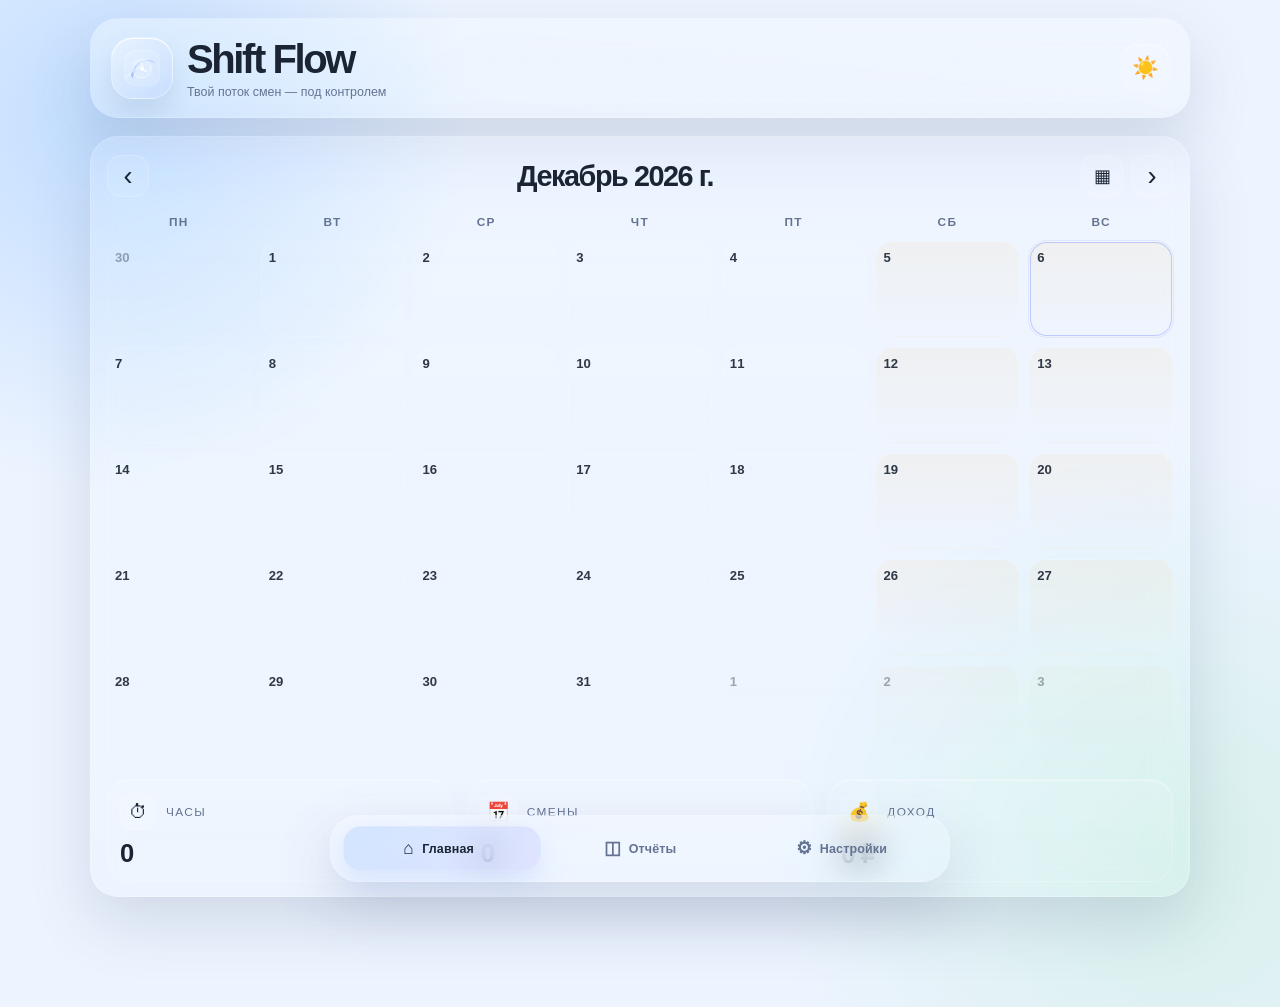
==== commit 87744a43: "Implement liquid glass navigation flows and calendar/report settings." ====
--- a/index.html
+++ b/index.html
@@ -4,24 +4,27 @@
     <meta charset="UTF-8" />
     <meta name="viewport" content="width=device-width, initial-scale=1.0" />
     <title>Shift Flow</title>
+    <meta name="theme-color" content="#edf4ff" />
     <link rel="stylesheet" href="styles.css" />
   </head>
-  <body>
+  <body data-theme="light">
     <div class="app-shell">
-      <header class="topbar">
+      <div id="themeReveal" class="theme-reveal" aria-hidden="true"></div>
+
+      <header class="topbar glass-panel">
         <div class="brand">
           <div class="logo-wrap" aria-label="Shift Flow logo">
             <svg class="logo-svg" viewBox="0 0 120 120" xmlns="http://www.w3.org/2000/svg" role="img" aria-label="Shift Flow logo">
               <defs>
                 <linearGradient id="logoGradient" x1="0%" x2="100%" y1="0%" y2="100%">
-                  <stop offset="0%" stop-color="#B9E7FF"/>
-                  <stop offset="35%" stop-color="#9DC7FF"/>
-                  <stop offset="65%" stop-color="#8E8CFF"/>
-                  <stop offset="100%" stop-color="#6FE3C2"/>
+                  <stop offset="0%" stop-color="#bfe9ff" />
+                  <stop offset="35%" stop-color="#a9c9ff" />
+                  <stop offset="65%" stop-color="#9090ff" />
+                  <stop offset="100%" stop-color="#7fe7d3" />
                 </linearGradient>
               </defs>
-              <rect x="14" y="14" width="92" height="92" rx="28" fill="rgba(255,255,255,0.12)" stroke="rgba(255,255,255,0.5)"/>
-              <path d="M35 64C46 49 58 40 75 40C85 40 91 43 95 48C89 44 82 42 75 42C58 42 48 51 43 64C40 72 38 80 35 87C31 80 30 71 35 64Z" fill="url(#logoGradient)" opacity="0.9"/>
+              <rect x="14" y="14" width="92" height="92" rx="28" fill="rgba(255,255,255,0.12)" stroke="rgba(255,255,255,0.52)" />
+              <path d="M35 64C46 49 58 40 75 40C85 40 91 43 95 48C89 44 82 42 75 42C58 42 48 51 43 64C40 72 38 80 35 87C31 80 30 71 35 64Z" fill="url(#logoGradient)" opacity="0.92"/>
               <circle cx="60" cy="62" r="24" fill="rgba(255,255,255,0.1)" stroke="rgba(255,255,255,0.7)" stroke-width="2"/>
               <path d="M60 62V46" stroke="rgba(255,255,255,0.92)" stroke-width="3" stroke-linecap="round"/>
               <path d="M60 62L71 69" stroke="rgba(255,255,255,0.92)" stroke-width="3" stroke-linecap="round"/>
@@ -35,14 +38,21 @@
             <p class="tagline">Твой поток смен — под контролем</p>
           </div>
         </div>
+
+        <button id="themeToggle" class="theme-toggle-btn" type="button" aria-label="Переключить тему">
+          <span class="theme-icon">☀️</span>
+        </button>
       </header>
 
-      <main class="page" id="mainPage">
-        <section class="calendar-panel glass-panel">
-          <div class="calendar-header">
+      <main id="page-main" class="page-view active">
+        <section class="panel main-panel">
+          <div class="section-header row-between">
             <button id="prevMonth" class="icon-btn" type="button" aria-label="Предыдущий месяц">‹</button>
             <h2 id="monthLabel">Месяц</h2>
-            <button id="nextMonth" class="icon-btn" type="button" aria-label="Следующий месяц">›</button>
+            <div class="header-actions">
+              <button id="graphPresetBtn" class="icon-btn graph-btn" type="button" aria-label="Показать шаблон графика">▦</button>
+              <button id="nextMonth" class="icon-btn" type="button" aria-label="Следующий месяц">›</button>
+            </div>
           </div>
 
           <div class="calendar-weekdays">
@@ -56,184 +66,152 @@
           </div>
 
           <div id="calendarGrid" class="calendar-grid"></div>
-        </section>
-
-        <section class="stats">
-          <article class="stat-card glass-panel">
-            <div class="stat-head">
-              <div class="stat-icon stat-clock" aria-hidden="true">
-                <svg viewBox="0 0 24 24" xmlns="http://www.w3.org/2000/svg">
-                  <circle cx="12" cy="12" r="8.5"/>
-                  <path d="M12 7v5l3.5 2.2"/>
-                </svg>
-              </div>
-              <span class="stat-label">Часы</span>
-            </div>
-            <strong id="totalHours">0</strong>
-          </article>
-
-          <article class="stat-card glass-panel">
-            <div class="stat-head">
-              <div class="stat-icon stat-shifts" aria-hidden="true">
-                <svg viewBox="0 0 24 24" xmlns="http://www.w3.org/2000/svg">
-                  <rect x="3.5" y="5" width="17" height="15.5" rx="3"/>
-                  <path d="M8 3.5v3M16 3.5v3M3.5 9.5h17"/>
-                  <path d="M8.5 13.5h2.5v2.5H8.5zm4 0h2.5v2.5h-2.5z"/>
-                </svg>
-              </div>
-              <span class="stat-label">Смены</span>
-            </div>
-            <strong id="totalShifts">0</strong>
-          </article>
-
-          <article class="stat-card glass-panel">
-            <div class="stat-head">
-              <div class="stat-icon stat-income" aria-hidden="true">
-                <svg viewBox="0 0 24 24" xmlns="http://www.w3.org/2000/svg">
-                  <circle cx="12" cy="13.5" r="5.5"/>
-                  <path d="M14.5 6.5h1.8A2.7 2.7 0 0 1 19 9.2v.8"/>
-                  <path d="M8 8.8V7.2A2.2 2.2 0 0 1 10.2 5h2.6A2.2 2.2 0 0 1 15 7.2v1.6"/>
-                  <path d="M6 18.5h12"/>
-                </svg>
-              </div>
-              <span class="stat-label">Доход</span>
-            </div>
-            <strong id="totalIncome">0 ₽</strong>
-          </article>
+
+          <div id="mainStats" class="stats-grid"></div>
         </section>
       </main>
 
-      <main class="page hidden" id="reportsPage">
-        <section class="report-panel glass-panel">
-          <div class="report-header">
-            <button id="reportPrevMonth" class="icon-btn" type="button">‹</button>
-            <h2 id="reportMonthLabel">Месяц</h2>
-            <button id="reportNextMonth" class="icon-btn" type="button">›</button>
-          </div>
-          <div id="reportSummary" class="report-summary"></div>
+      <main id="page-reports" class="page-view hidden">
+        <section class="panel report-panel">
+          <div class="section-header row-between">
+            <button id="reportPrevYear" class="icon-btn" type="button" aria-label="Предыдущий год">‹</button>
+            <h2 id="reportYearLabel">2026</h2>
+            <button id="reportNextYear" class="icon-btn" type="button" aria-label="Следующий год">›</button>
+          </div>
+
+          <div id="reportMonthCards" class="report-month-list"></div>
+
+          <div class="chart-card glass-panel">
+            <div class="chart-header">
+              <h3>Доходы по месяцам</h3>
+            </div>
+            <div id="incomeChart" class="income-chart"></div>
+          </div>
+
+          <div class="year-summary glass-panel sticky-year-summary">
+            <div class="year-summary-head">
+              <span>Итог по году</span>
+              <strong id="yearSummaryTitle">2026</strong>
+            </div>
+            <div id="yearSummary" class="year-summary-grid"></div>
+          </div>
         </section>
       </main>
 
-      <main class="page hidden" id="settingsPage">
-        <section class="settings-panel glass-panel">
-          <div class="settings-block">
-            <h3>Язык</h3>
-            <div class="option-group">
-              <button class="lang-toggle active" data-lang="ru" type="button">
-                <span class="flag">🇷🇺</span>
-                <span>Русский</span>
-              </button>
-              <button class="lang-toggle" data-lang="en" type="button">
-                <span class="flag">🇬🇧</span>
-                <span>English</span>
-              </button>
-            </div>
-          </div>
-
-          <div class="settings-block">
-            <h3>Тема</h3>
-            <div class="option-group">
-              <button class="theme-toggle active" data-theme="light" type="button">
-                <span>☀️</span>
-                <span>Светлая</span>
-              </button>
-              <button class="theme-toggle" data-theme="dark" type="button">
-                <span>🌙</span>
-                <span>Тёмная</span>
-              </button>
-            </div>
-          </div>
-
-          <div class="settings-block">
-            <button id="openTermsBtn" class="terms-btn" type="button">📄 Пользовательское соглашение</button>
-          </div>
+      <main id="page-settings" class="page-view hidden">
+        <section class="panel settings-panel">
+          <div class="section-header row-between">
+            <h2>Работы</h2>
+            <button id="addWorkBtn" class="chip-btn" type="button">+ Добавить</button>
+          </div>
+          <div id="worksList" class="works-list"></div>
         </section>
       </main>
     </div>
 
-    <nav class="bottom-nav" aria-label="Нижняя навигация">
-      <button class="bottom-nav-link active" data-page="main" type="button" title="Главная">
-        <span class="nav-icon">
-          <svg viewBox="0 0 24 24" xmlns="http://www.w3.org/2000/svg">
-            <path d="M10 20v-6h4v6h5v-8h3L12 3 2 12h3v8z"/>
-          </svg>
-        </span>
-        <span class="nav-label">Главная</span>
+    <nav class="tabbar glass-panel" aria-label="Навигация"><div class="tab-indicator"></div>
+      <button class="tab-item active" data-tab="main" type="button">
+        <span class="tab-icon">⌂</span>
+        <span class="tab-text">Главная</span>
       </button>
-      <button class="bottom-nav-link" data-page="reports" type="button" title="Отчёты">
-        <span class="nav-icon">
-          <svg viewBox="0 0 24 24" xmlns="http://www.w3.org/2000/svg">
-            <rect x="3" y="3" width="7" height="7" rx="1"/>
-            <rect x="14" y="3" width="7" height="7" rx="1"/>
-            <rect x="14" y="14" width="7" height="7" rx="1"/>
-            <rect x="3" y="14" width="7" height="7" rx="1"/>
-          </svg>
-        </span>
-        <span class="nav-label">Отчёты</span>
+      <button class="tab-item" data-tab="reports" type="button">
+        <span class="tab-icon">◫</span>
+        <span class="tab-text">Отчёты</span>
       </button>
-      <button class="bottom-nav-link" data-page="settings" type="button" title="Настройки">
-        <span class="nav-icon">
-          <svg viewBox="0 0 24 24" xmlns="http://www.w3.org/2000/svg">
-            <circle cx="12" cy="12" r="3"/>
-            <path d="M12 2v4m0 12v4M2 12h4m12 0h4M5.5 5.5l2.8 2.8m8.4 0l2.8-2.8M5.5 18.5l2.8-2.8m8.4 0l2.8 2.8"/>
-          </svg>
-        </span>
-        <span class="nav-label">Настройки</span>
+      <button class="tab-item" data-tab="settings" type="button">
+        <span class="tab-icon">⚙</span>
+        <span class="tab-text">Настройки</span>
       </button>
     </nav>
 
-    <div id="shiftModal" class="modal hidden" aria-hidden="true">
-      <div class="modal-card glass-panel">
-        <div class="modal-header">
-          <h3 id="modalDateLabel">Дата</h3>
-          <button class="close-btn" id="closeModalBtn" aria-label="Закрыть">×</button>
-        </div>
-
-        <form id="shiftForm">
+    <div id="sheetBackdrop" class="sheet-backdrop hidden" aria-hidden="true"></div>
+
+    <aside id="shiftSheet" class="bottom-sheet hidden" aria-hidden="true">
+      <div class="sheet-handle" aria-hidden="true"></div>
+      <div class="sheet-header">
+        <h3 id="sheetTitle">Добавить смену</h3>
+        <button class="close-btn" id="closeShiftSheet" type="button" aria-label="Закрыть">×</button>
+      </div>
+
+      <div class="sheet-body">
+        <label>
+          <span>Работа</span>
+          <select id="shiftWorkSelect"></select>
+        </label>
+
+        <div id="hourlyFields" class="sheet-fields">
           <label>
-            <span>Наименование смены</span>
-            <input type="text" id="shiftName" placeholder="Ночная смена" />
+            <span>Часов за смену</span>
+            <input id="shiftHoursInput" type="number" min="0" step="0.5" value="8" />
           </label>
-
-          <label>
-            <span>Количество часов</span>
-            <input type="number" id="shiftHours" min="0" step="0.5" />
-          </label>
-
-          <label>
+          <div class="inline-metric">
             <span>Доход</span>
-            <input type="number" id="shiftIncome" min="0" step="1" />
-          </label>
-
-          <label class="checkbox-row">
-            <input type="checkbox" id="isWeekend" />
-            <span>Выходной день</span>
-          </label>
-
-          <div class="modal-actions">
-            <button type="button" id="deleteShiftBtn" class="danger-btn hidden">Удалить смену</button>
-            <button type="submit" class="primary-btn">Сохранить</button>
-          </div>
-        </form>
-      </div>
-    </div>
-
-    <div id="termsModal" class="modal hidden" aria-hidden="true">
-      <div class="modal-card glass-panel terms-card">
-        <div class="modal-header">
-          <h3>Пользовательское соглашение</h3>
-          <button class="close-btn" id="closeTermsBtn" aria-label="Закрыть">×</button>
-        </div>
-        <div class="terms-content">
-          <p>
-            Настоящее приложение предназначено для учета рабочих смен, расчета часов и дохода. Пользователь несет полную ответственность за точность введённых данных. Разработчик не несёт ответственности за потерю данных. Все данные хранятся локально в браузере пользователя.
-          </p>
-          <p>
-            При использовании приложения вы соглашаетесь с условиями данного соглашения.
-          </p>
-        </div>
-      </div>
-    </div>
+            <strong id="liveIncomeValue">0 ₽</strong>
+          </div>
+        </div>
+
+        <div id="fixedFields" class="sheet-fields hidden">
+          <button id="fixedShiftBtn" class="primary-btn wide" type="button">Добавить смену</button>
+          <button id="weekendBtn" class="secondary-btn wide" type="button">Выходной</button>
+        </div>
+      </div>
+    </aside>
+
+    <aside id="graphSheet" class="bottom-sheet hidden" aria-hidden="true">
+      <div class="sheet-handle" aria-hidden="true"></div>
+      <div class="sheet-header">
+        <h3>График</h3>
+        <button class="close-btn" id="closeGraphSheet" type="button" aria-label="Закрыть">×</button>
+      </div>
+
+      <div class="sheet-body graph-sheet-body">
+        <label>
+          <span>Место работы</span>
+          <select id="graphWorkSelect"></select>
+        </label>
+
+        <div class="preset-grid">
+          <button class="preset-btn active" data-preset="2/2" type="button">2/2</button>
+          <button class="preset-btn" data-preset="3/3" type="button">3/3</button>
+          <button class="preset-btn" data-preset="4/3" type="button">4/3</button>
+          <button class="preset-btn" data-preset="5/2" type="button">5/2</button>
+          <button class="preset-btn wide" data-preset="custom" type="button">Свой вариант</button>
+        </div>
+
+        <div id="customConfig" class="custom-config hidden">
+          <div class="stepper-row">
+            <label>
+              <span>Смен подряд</span>
+              <input id="shiftSequenceInput" type="number" min="1" max="14" value="3" />
+            </label>
+            <label>
+              <span>Выходных подряд</span>
+              <input id="restSequenceInput" type="number" min="1" max="14" value="2" />
+            </label>
+          </div>
+        </div>
+
+        <label>
+          <span>Начиная с даты</span>
+          <input id="graphStartDate" type="date" />
+        </label>
+
+        <div class="segmented-row">
+          <span>Заполнить</span>
+          <div class="segmented-control">
+            <button class="segment-btn active" data-fill="month" type="button">До конца месяца</button>
+            <button class="segment-btn" data-fill="week" type="button">До конца недели</button>
+          </div>
+        </div>
+
+        <label>
+          <span>Часов за смену</span>
+          <input id="graphHoursInput" type="number" min="1" step="0.5" value="8" />
+        </label>
+
+        <button id="applyGraphBtn" class="primary-btn wide" type="button">Применить</button>
+      </div>
+    </aside>
 
     <script src="app.js"></script>
   </body>
--- a/styles.css
+++ b/styles.css
@@ -1,172 +1,267 @@
+* {
+  box-sizing: border-box;
+}
+
 :root {
   --bg: #edf4ff;
-  --bg-2: #f9fbff;
-  --panel: rgba(255,255,255,0.52);
-  --panel-strong: rgba(255,255,255,0.78);
-  --text: #1d2533;
-  --muted: #61728d;
-  --primary: #6077ff;
-  --primary-strong: #4d66f1;
-  --secondary: #67d9c8;
-  --danger: #ff7070;
-  --shadow: 0 18px 40px rgba(43, 56, 86, 0.12);
-  --border: rgba(255,255,255,0.38);
-  --nav-shadow: 0 -10px 25px rgba(24,35,57,0.12);
-}
-
-body.dark {
-  --bg: #0c1522;
-  --bg-2: #101d2d;
-  --panel: rgba(16, 25, 37, 0.7);
-  --panel-strong: rgba(17, 27, 39, 0.86);
-  --text: #ecf4ff;
-  --muted: #aec0d8;
-  --primary: #90a8ff;
-  --primary-strong: #7e97ff;
-  --secondary: #76e1d0;
-  --danger: #ff8e8e;
-  --shadow: 0 22px 45px rgba(2, 7, 15, 0.48);
-  --border: rgba(255,255,255,0.08);
-  --nav-shadow: 0 -10px 25px rgba(2,8,18,0.42);
-}
-
-* { box-sizing: border-box; }
+  --bg-strong: #dfeaff;
+  --panel: rgba(255, 255, 255, 0.34);
+  --panel-strong: rgba(255, 255, 255, 0.58);
+  --panel-deep: rgba(255, 255, 255, 0.18);
+  --text: #1a2433;
+  --muted: #647392;
+  --primary: #66b9ff;
+  --primary-strong: #4f78ff;
+  --shadow: 0 25px 60px rgba(77, 96, 130, 0.18);
+  --border: rgba(255, 255, 255, 0.18);
+  --danger: #ff6363;
+  --warning: #ffb14c;
+  --success: #52d7a4;
+  --nav-glow: rgba(120, 153, 255, 0.28);
+}
+
+body[data-theme="dark"] {
+  --bg: #0d1523;
+  --bg-strong: #111d2d;
+  --panel: rgba(18, 30, 43, 0.52);
+  --panel-strong: rgba(20, 32, 46, 0.72);
+  --panel-deep: rgba(255, 255, 255, 0.04);
+  --text: #edf4ff;
+  --muted: #a9bed9;
+  --primary: #73d0ff;
+  --primary-strong: #7b8eff;
+  --shadow: 0 25px 70px rgba(1, 7, 14, 0.55);
+  --border: rgba(255, 255, 255, 0.12);
+  --danger: #ff8d8d;
+  --warning: #ffc260;
+  --success: #58dfb8;
+  --nav-glow: rgba(116, 149, 255, 0.3);
+}
 
 html, body {
   margin: 0;
   min-height: 100%;
   background:
-    radial-gradient(circle at top left, rgba(123,164,255,0.24), transparent 28%),
-    radial-gradient(circle at bottom right, rgba(103,217,200,0.18), transparent 25%),
+    radial-gradient(circle at 8% 12%, rgba(109, 177, 255, 0.34), transparent 25%),
+    radial-gradient(circle at 92% 85%, rgba(112, 219, 146, 0.18), transparent 28%),
     var(--bg);
   color: var(--text);
-  font-family: Inter, "Segoe UI", Arial, sans-serif;
+  font-family: "SF Pro Display", "Inter", "Segoe UI", sans-serif;
 }
 
 body {
   min-height: 100vh;
-  padding-bottom: 110px;
-}
-
-button, input { font: inherit; }
-button { border: none; }
-svg { display: block; }
+  padding: 18px 16px 110px;
+  transition: background 0.7s ease;
+}
+
+button, input, select {
+  font: inherit;
+}
+
+button {
+  border: 0;
+  background: transparent;
+  color: inherit;
+  cursor: pointer;
+}
+
+input, select {
+  width: 100%;
+  border-radius: 14px;
+  border: 1px solid var(--border);
+  background: rgba(255, 255, 255, 0.08);
+  color: var(--text);
+  padding: 0.8rem 0.9rem;
+  outline: none;
+}
+
+button:focus-visible, input:focus-visible, select:focus-visible {
+  box-shadow: 0 0 0 2px rgba(109, 147, 255, 0.3);
+  outline: none;
+}
 
 .app-shell {
   max-width: 1100px;
   margin: 0 auto;
-  padding: 20px 18px 24px;
+}
+
+.glass-panel {
+  background: linear-gradient(180deg, rgba(255,255,255,0.18), rgba(255,255,255,0.06));
+  border: 1px solid var(--border);
+  box-shadow: var(--shadow);
+  backdrop-filter: blur(18px) saturate(1.2);
+  -webkit-backdrop-filter: blur(18px) saturate(1.2);
 }
 
 .topbar {
   display: flex;
-  justify-content: center;
-  align-items: center;
-  margin-bottom: 22px;
+  align-items: center;
+  justify-content: space-between;
+  gap: 12px;
+  border-radius: 28px;
   padding: 18px 20px;
-  border-radius: 28px;
-  border: 1px solid var(--border);
-  background: rgba(255,255,255,0.18);
-  backdrop-filter: blur(18px);
-  -webkit-backdrop-filter: blur(18px);
-  box-shadow: var(--shadow);
+  margin-bottom: 18px;
+  position: relative;
+  overflow: hidden;
+}
+
+.topbar::before {
+  content: "";
+  position: absolute;
+  inset: 0;
+  background: linear-gradient(120deg, rgba(255,255,255,0.24), transparent 35%, rgba(255,255,255,0.1));
+  pointer-events: none;
 }
 
 .brand {
   display: flex;
   align-items: center;
   gap: 14px;
+  position: relative;
+  z-index: 1;
 }
 
 .logo-wrap {
-  width: 64px;
-  height: 64px;
+  width: 62px;
+  height: 62px;
+  border-radius: 22px;
   display: grid;
   place-items: center;
-  border-radius: 22px;
-  background: linear-gradient(135deg, rgba(255,255,255,0.46), rgba(138,167,255,0.12));
-  border: 1px solid rgba(255,255,255,0.45);
-  box-shadow: inset 0 1px 0 rgba(255,255,255,0.62), 0 12px 24px rgba(98,116,190,0.14);
+  background: linear-gradient(135deg, rgba(255,255,255,0.35), rgba(120, 140, 255, 0.12));
+  border: 1px solid rgba(255,255,255,0.4);
+  box-shadow: inset 0 1px 0 rgba(255,255,255,0.9), 0 14px 25px rgba(86, 99, 144, 0.14);
 }
 
 .logo-svg {
-  width: 52px;
-  height: 52px;
+  width: 46px;
+  height: 46px;
 }
 
 .brand-copy h1 {
   margin: 0;
-  font-size: clamp(1.8rem, 3.8vw, 2.4rem);
-  line-height: 1.1;
+  font-size: clamp(1.8rem, 4vw, 2.5rem);
   letter-spacing: -0.06em;
 }
 
 .tagline {
-  margin: 4px 0 0;
-  color: var(--muted);
-  font-size: 0.8rem;
-}
-
-.page {
+  margin: 3px 0 0;
+  font-size: 0.78rem;
+  color: var(--muted);
+}
+
+.theme-toggle-btn {
+  position: relative;
+  width: 48px;
+  height: 48px;
+  border-radius: 16px;
+  background: rgba(255,255,255,0.12);
+  border: 1px solid var(--border);
+  box-shadow: inset 0 1px 0 rgba(255,255,255,0.4);
+  display: grid;
+  place-items: center;
+  z-index: 1;
+  transition: transform 0.2s ease;
+}
+
+.theme-toggle-btn:hover {
+  transform: scale(1.04);
+}
+
+.theme-icon {
+  font-size: 1.35rem;
+}
+
+.theme-reveal {
+  position: fixed;
+  width: 8px;
+  height: 8px;
+  left: var(--x, 50%);
+  top: var(--y, 50%);
+  background: radial-gradient(circle at center, rgba(255,255,255,0.7), rgba(122,160,255,0.9) 28%, rgba(92,110,220,0.78) 45%, transparent 70%);
+  border-radius: 50%;
+  transform: translate(-50%, -50%);
+  pointer-events: none;
+  z-index: 200;
+  opacity: 0;
+}
+
+.theme-reveal.animate {
+  animation: themeBurst 0.72s ease-in-out forwards;
+}
+
+@keyframes themeBurst {
+  0% {
+    opacity: 0.8;
+    transform: translate(-50%, -50%) scale(0.2);
+  }
+  50% {
+    opacity: 1;
+  }
+  100% {
+    opacity: 0;
+    transform: translate(-50%, -50%) scale(60);
+  }
+}
+
+.page-view {
   display: block;
 }
 
-.hidden {
-  display: none !important;
-}
-
-.glass-panel {
-  background: var(--panel);
+.page-view.hidden {
+  display: none;
+}
+
+.panel {
+  background: linear-gradient(180deg, rgba(255,255,255,0.16), rgba(255,255,255,0.08));
   border: 1px solid var(--border);
   border-radius: 28px;
   box-shadow: var(--shadow);
-  backdrop-filter: blur(18px);
-  -webkit-backdrop-filter: blur(18px);
-}
-
-.calendar-panel,
-.report-panel,
-.settings-panel {
-  padding: 18px 16px 18px;
-}
-
-.calendar-header,
-.report-header {
+  backdrop-filter: blur(18px) saturate(1.2);
+  -webkit-backdrop-filter: blur(18px) saturate(1.2);
+  padding: 18px 16px 14px;
+}
+
+.row-between,
+.section-header {
   display: flex;
   align-items: center;
   justify-content: space-between;
-  gap: 10px;
-  margin-bottom: 16px;
-  padding: 2px 4px;
-}
-
-.calendar-header h2,
-.report-header h2 {
+  gap: 12px;
+}
+
+.section-header h2,
+.chart-header h3 {
   margin: 0;
-  font-size: 1.55rem;
-  letter-spacing: -0.04em;
-}
-
-.icon-btn,
-.mode-btn,
-.bottom-nav-link,
-.primary-btn,
-.danger-btn,
-.mini-btn {
-  transition: transform 0.2s ease, box-shadow 0.2s ease;
+  font-size: clamp(1.3rem, 3vw, 1.8rem);
+  letter-spacing: -0.05em;
+}
+
+.header-actions {
+  display: flex;
+  align-items: center;
+  gap: 8px;
 }
 
 .icon-btn {
   width: 42px;
   height: 42px;
+  border-radius: 14px;
+  border: 1px solid var(--border);
+  background: rgba(255,255,255,0.08);
   display: grid;
   place-items: center;
-  border-radius: 14px;
-  background: rgba(255,255,255,0.1);
-  border: 1px solid rgba(255,255,255,0.16);
+  font-size: 1.7rem;
   color: var(--text);
-  cursor: pointer;
-  font-size: 1.7rem;
+  transition: transform 0.2s ease, box-shadow 0.2s ease;
+}
+
+.icon-btn:active {
+  transform: scale(0.96);
+}
+
+.graph-btn {
+  font-size: 1.1rem;
 }
 
 .calendar-weekdays,
@@ -177,488 +272,730 @@
 }
 
 .calendar-weekdays {
+  color: var(--muted);
+  font-size: 0.74rem;
+  font-weight: 700;
+  text-transform: uppercase;
+  letter-spacing: 0.12em;
+  margin: 18px 0 12px;
+}
+
+.calendar-weekdays span {
+  text-align: center;
+}
+
+.calendar-grid {
+  margin-top: 2px;
+}
+
+.day-cell {
+  min-height: 96px;
+  border-radius: 18px;
+  border: 1px solid rgba(255,255,255,0.12);
+  background: linear-gradient(180deg, rgba(255,255,255,0.05), rgba(255,255,255,0.02));
+  padding: 8px 7px 7px;
+  display: flex;
+  flex-direction: column;
+  justify-content: space-between;
+  gap: 6px;
+  text-align: left;
+  transition: transform 0.2s ease, box-shadow 0.2s ease;
+}
+
+.day-cell.empty {
+  opacity: 0.42;
+  pointer-events: none;
+}
+
+.day-cell.weekend {
+  background: linear-gradient(180deg, rgba(255,177,76,0.08), rgba(255,255,255,0.02));
+}
+
+.day-cell.today {
+  box-shadow: inset 0 0 0 1px rgba(118, 139, 255, 0.4), 0 0 0 1px rgba(118, 139, 255, 0.15);
+}
+
+.day-cell:active {
+  transform: scale(0.98);
+}
+
+.day-number {
+  font-size: 0.82rem;
+  font-weight: 700;
+  opacity: 0.9;
+}
+
+.day-shift {
+  display: flex;
+  flex-direction: column;
+  align-items: flex-start;
+  gap: 4px;
+  padding: 6px 7px;
+  border-radius: 12px;
+  background: rgba(255,255,255,0.12);
+  border: 1px solid rgba(255,255,255,0.12);
+  box-shadow: inset 0 0 14px rgba(255,255,255,0.08), 0 0 18px color-mix(in srgb, var(--shift-color) 35%, transparent);
+}
+
+.day-shift strong {
+  display: block;
+  font-size: 0.7rem;
+  line-height: 1.1;
+  max-width: 100%;
+  overflow: hidden;
+  text-overflow: ellipsis;
+  white-space: nowrap;
+}
+
+.day-shift small {
+  color: var(--muted);
+  font-size: 0.66rem;
+}
+
+.stats-grid {
+  display: grid;
+  grid-template-columns: repeat(3, minmax(0,1fr));
+  gap: 16px;
+  margin-top: 18px;
+}
+
+.stat-card {
+  padding: 14px 12px 12px;
+  border-radius: 22px;
+  border: 1px solid var(--border);
+  background: linear-gradient(180deg, rgba(255,255,255,0.1), rgba(255,255,255,0.04));
+  box-shadow: inset 0 1px 0 rgba(255,255,255,0.34);
+}
+
+.stat-top {
+  display: flex;
+  align-items: center;
+  gap: 10px;
+  margin-bottom: 9px;
+}
+
+.stat-badge {
+  width: 36px;
+  height: 36px;
+  border-radius: 12px;
+  display: grid;
+  place-items: center;
+  background: rgba(255,255,255,0.12);
+  border: 1px solid rgba(255,255,255,0.16);
+  font-size: 1.15rem;
+}
+
+.stat-card span {
+  font-size: 0.74rem;
+  text-transform: uppercase;
+  letter-spacing: 0.12em;
+  color: var(--muted);
+}
+
+.stat-card strong {
+  display: block;
+  font-size: clamp(1.4rem, 2vw, 2rem);
+  letter-spacing: -0.06em;
+}
+
+.report-month-list {
+  display: grid;
+  gap: 14px;
+  margin-top: 18px;
+}
+
+.month-card {
+  padding: 16px;
+  border-radius: 22px;
+  border: 1px solid var(--border);
+  background: linear-gradient(180deg, rgba(255,255,255,0.08), rgba(255,255,255,0.04));
+}
+
+.month-card h3 {
+  margin: 0 0 12px;
+  font-size: 1.05rem;
+}
+
+.month-metrics {
+  display: grid;
+  grid-template-columns: repeat(4, minmax(0,1fr));
+  gap: 10px;
+}
+
+.metric-box {
+  padding: 10px 8px;
+  border-radius: 14px;
+  background: rgba(255,255,255,0.06);
+  border: 1px solid rgba(255,255,255,0.12);
+}
+
+.metric-box small {
+  display: block;
+  color: var(--muted);
+  font-size: 0.7rem;
+  letter-spacing: 0.08em;
+  text-transform: uppercase;
+  margin-bottom: 6px;
+}
+
+.metric-box strong {
+  font-size: 1rem;
+  letter-spacing: -0.04em;
+}
+
+.chart-card {
+  margin-top: 18px;
+  border-radius: 24px;
+  overflow: hidden;
+}
+
+.chart-header {
+  padding: 16px 16px 0;
+}
+
+.income-chart {
+  display: flex;
+  align-items: flex-end;
+  justify-content: space-between;
+  gap: 8px;
+  height: 180px;
+  padding: 16px 18px 12px;
+}
+
+.bar-column {
+  flex: 1;
+  display: flex;
+  flex-direction: column;
+  align-items: center;
+  gap: 8px;
+  height: 100%;
+  justify-content: flex-end;
+}
+
+.bar-wrap {
+  width: 100%;
+  height: 100%;
+  display: flex;
+  align-items: flex-end;
+  justify-content: center;
+  padding: 0 2px;
+}
+
+.bar {
+  width: 100%;
+  max-width: 26px;
+  min-height: 10px;
+  border-radius: 12px 12px 10px 10px;
+  background: linear-gradient(180deg, rgba(110,180,255,0.9), rgba(123,124,255,0.8));
+  box-shadow: 0 10px 24px rgba(110,180,255,0.22);
+  transform-origin: bottom center;
+  animation: barRise 0.6s cubic-bezier(0.18, 0.9, 0.28, 1) both;
+}
+
+@keyframes barRise {
+  from {
+    transform: scaleY(0.15);
+    opacity: 0.2;
+  }
+  to {
+    transform: scaleY(1);
+    opacity: 1;
+  }
+}
+
+.bar-label {
+  color: var(--muted);
+  font-size: 0.68rem;
+  letter-spacing: 0.08em;
+  text-transform: uppercase;
+}
+
+.year-summary {
+  margin-top: 18px;
+  padding: 18px 16px;
+  border-radius: 24px;
+}
+
+.sticky-year-summary {
+  position: sticky;
+  bottom: 94px;
+}
+
+.year-summary-head {
+  display: flex;
+  align-items: center;
+  justify-content: space-between;
+  gap: 12px;
   margin-bottom: 12px;
   color: var(--muted);
   font-size: 0.8rem;
   text-transform: uppercase;
+  letter-spacing: 0.12em;
+}
+
+.year-summary-head strong {
+  color: var(--text);
+  letter-spacing: -0.05em;
+  text-transform: none;
+}
+
+.year-summary-grid {
+  display: grid;
+  grid-template-columns: repeat(4, minmax(0,1fr));
+  gap: 10px;
+}
+
+.summary-item {
+  padding: 10px 8px;
+  border-radius: 14px;
+  background: rgba(255,255,255,0.06);
+  border: 1px solid rgba(255,255,255,0.1);
+}
+
+.summary-item small {
+  display: block;
+  color: var(--muted);
+  font-size: 0.7rem;
+  margin-bottom: 6px;
   letter-spacing: 0.08em;
-}
-
-.calendar-weekdays span {
-  text-align: center;
-  font-weight: 700;
-}
-
-.calendar-day {
-  min-height: 102px;
-  padding: 8px 7px 9px;
-  border-radius: 18px;
-  border: 1px solid rgba(255,255,255,0.14);
-  background: linear-gradient(180deg, rgba(255,255,255,0.12), rgba(255,255,255,0.04));
-  display: flex;
-  flex-direction: column;
+  text-transform: uppercase;
+}
+
+.summary-item strong {
+  font-size: 0.98rem;
+  letter-spacing: -0.04em;
+}
+
+.works-list {
+  display: grid;
+  gap: 14px;
+  margin-top: 18px;
+}
+
+.work-card {
+  padding: 16px 14px;
+  border-radius: 24px;
+  border: 1px solid var(--border);
+  background: linear-gradient(180deg, rgba(255,255,255,0.08), rgba(255,255,255,0.04));
+}
+
+.work-head {
+  display: flex;
+  align-items: center;
   justify-content: space-between;
-  color: var(--text);
-  cursor: pointer;
-  text-align: left;
-}
-
-.calendar-day.empty {
-  opacity: 0.45;
-  background: rgba(255,255,255,0.04);
-  border-style: dashed;
-  cursor: default;
-}
-
-.calendar-day.weekend {
-  background: linear-gradient(180deg, rgba(255, 179, 157, 0.08), rgba(255,255,255,0.04));
-}
-
-.calendar-day.today {
-  border-color: rgba(96,119,255,0.6);
-  background: linear-gradient(180deg, rgba(96,119,255,0.16), rgba(96,119,255,0.08));
-  box-shadow: 0 0 0 1px rgba(96,119,255,0.3), inset 0 1px 0 rgba(255,255,255,0.2);
-}
-
-.calendar-day.shift-added {
-  border-color: rgba(96,119,255,0.38);
-  box-shadow: inset 0 0 0 1px rgba(96,119,255,0.2);
-}
-
-.calendar-day.today.shift-added {
-  box-shadow: 0 0 0 1px rgba(96,119,255,0.4), inset 0 0 0 1px rgba(96,119,255,0.3);
-}
-
-.day-number {
-  font-weight: 700;
-  font-size: 0.96rem;
-}
-
-.day-badge {
-  display: inline-flex;
-  justify-content: center;
-  align-items: center;
-  border-radius: 10px;
-  background: rgba(96,119,255,0.1);
-  color: var(--primary-strong);
-  font-size: 0.72rem;
-  padding: 5px 7px;
-  white-space: nowrap;
-  overflow: hidden;
-  text-overflow: ellipsis;
-}
-
-.stats {
-  display: grid;
-  grid-template-columns: repeat(3, minmax(0,1fr));
-  gap: 16px;
-  margin-top: 20px;
-}
-
-.stat-card {
-  padding: 18px 16px 16px;
-}
-
-.stat-head {
-  display: flex;
-  align-items: center;
   gap: 10px;
   margin-bottom: 14px;
 }
 
-.stat-icon {
-  width: 42px;
-  height: 42px;
-  display: grid;
-  place-items: center;
+.work-title-wrap {
+  display: flex;
+  align-items: center;
+  gap: 10px;
+  min-width: 0;
+}
+
+.work-color-dot {
+  width: 18px;
+  height: 18px;
+  border-radius: 50%;
+  box-shadow: 0 0 18px color-mix(in srgb, currentColor 50%, transparent);
+}
+
+.work-title-wrap strong {
+  font-size: 0.94rem;
+}
+
+.delete-work-btn {
+  align-self: center;
+  padding: 0.44rem 0.8rem;
+  border-radius: 12px;
+  background: rgba(255, 99, 99, 0.12);
+  color: var(--danger);
+  font-weight: 700;
+}
+
+.work-grid {
+  display: grid;
+  gap: 12px;
+}
+
+.field-row {
+  display: grid;
+  grid-template-columns: 1fr 1fr;
+  gap: 12px;
+}
+
+.field-group {
+  display: grid;
+  gap: 8px;
+}
+
+.field-group label {
+  color: var(--muted);
+  font-size: 0.72rem;
+  text-transform: uppercase;
+  letter-spacing: 0.08em;
+  padding-left: 4px;
+}
+
+.swatches {
+  display: flex;
+  flex-wrap: wrap;
+  gap: 8px;
+}
+
+.color-swatch {
+  width: 28px;
+  height: 28px;
+  border-radius: 50%;
+  border: 2px solid transparent;
+  box-shadow: 0 0 0 1px rgba(255,255,255,0.2);
+  position: relative;
+}
+
+.color-swatch.selected {
+  border-color: rgba(255,255,255,0.9);
+  box-shadow: 0 0 0 2px rgba(255,255,255,0.12), 0 0 16px rgba(255,255,255,0.35);
+}
+
+.type-switch {
+  display: flex;
+  gap: 8px;
+  background: rgba(255,255,255,0.06);
+  border: 1px solid var(--border);
   border-radius: 14px;
-  background: linear-gradient(135deg, rgba(255,255,255,0.4), rgba(144,168,255,0.12));
-  border: 1px solid rgba(255,255,255,0.3);
-  box-shadow: inset 0 1px 0 rgba(255,255,255,0.5);
-}
-
-.stat-icon svg {
-  width: 22px;
-  height: 22px;
-  stroke: var(--primary-strong);
-  stroke-width: 1.8;
-  fill: none;
-  stroke-linecap: round;
-  stroke-linejoin: round;
-}
-
-.stat-label {
-  color: var(--muted);
-  font-size: 0.9rem;
+  padding: 4px;
+}
+
+.type-switch button {
+  flex: 1;
+  padding: 0.56rem 0.8rem;
+  border-radius: 10px;
+  font-size: 0.78rem;
   font-weight: 700;
-}
-
-.stat-card strong {
-  display: block;
-  font-size: clamp(1.5rem, 3vw, 2.1rem);
-  letter-spacing: -0.06em;
-}
-
-.settings-panel {
-  display: grid;
-  gap: 18px;
-}
-
-.settings-block {
-  display: grid;
-  gap: 12px;
-}
-
-.settings-block h3 {
-  margin: 0;
-  font-size: 1.1rem;
-}
-
-.option-group {
-  display: flex;
-  gap: 12px;
-  flex-wrap: wrap;
-}
-
-.lang-toggle,
-.theme-toggle {
-  flex: 1;
-  min-width: 140px;
-  padding: 14px 16px;
-  border-radius: 16px;
-  cursor: pointer;
+  color: var(--muted);
+  transition: all 0.2s ease;
+}
+
+.type-switch button.active {
+  background: linear-gradient(135deg, rgba(106,180,255,0.24), rgba(123,124,255,0.18));
+  color: var(--text);
+  box-shadow: 0 10px 18px rgba(117,145,255,0.14);
+}
+
+.chip-btn,
+.primary-btn,
+.secondary-btn,
+.preset-btn,
+.segment-btn {
+  border-radius: 14px;
+  transition: transform 0.2s ease, box-shadow 0.2s ease;
+}
+
+.chip-btn,
+.primary-btn {
+  background: linear-gradient(135deg, rgba(103,175,255,0.2), rgba(126,132,255,0.14));
+  border: 1px solid rgba(120,150,255,0.25);
+  padding: 0.78rem 1rem;
+  font-weight: 700;
+  color: var(--text);
+}
+
+.secondary-btn {
   background: rgba(255,255,255,0.08);
-  border: 2px solid rgba(255,255,255,0.14);
+  border: 1px solid var(--border);
+  padding: 0.78rem 1rem;
+  font-weight: 700;
+}
+
+.preset-btn,
+.segment-btn {
+  background: rgba(255,255,255,0.06);
+  border: 1px solid var(--border);
+  padding: 0.7rem 0.8rem;
+  font-weight: 700;
+  color: var(--muted);
+}
+
+.preset-btn.active,
+.segment-btn.active {
+  background: linear-gradient(140deg, rgba(110,180,255,0.22), rgba(141,123,255,0.18));
   color: var(--text);
-  display: flex;
-  flex-direction: column;
-  align-items: center;
-  gap: 8px;
-  font-weight: 600;
-  transition: all 0.3s ease;
-}
-
-.lang-toggle .flag,
-.theme-toggle span:first-child {
-  font-size: 1.8rem;
-}
-
-.lang-toggle.active,
-.theme-toggle.active {
-  background: linear-gradient(135deg, rgba(96,119,255,0.18), rgba(103,217,200,0.12));
-  border-color: rgba(96,119,255,0.4);
-  color: var(--primary-strong);
-  box-shadow: 0 8px 20px rgba(96,119,255,0.15);
-  transform: translateY(-2px);
-}
-
-.lang-toggle:hover,
-.theme-toggle:hover {
-  border-color: rgba(96,119,255,0.2);
-}
-
-.terms-btn {
-  width: 100%;
-  padding: 14px 16px;
-  border-radius: 16px;
-  background: linear-gradient(135deg, rgba(96,119,255,0.12), rgba(103,217,200,0.08));
-  border: 2px solid rgba(96,119,255,0.2);
-  color: var(--primary-strong);
-  cursor: pointer;
-  font-weight: 600;
-  font-size: 0.95rem;
-  transition: all 0.3s ease;
-}
-
-.terms-btn:hover {
-  background: linear-gradient(135deg, rgba(96,119,255,0.18), rgba(103,217,200,0.12));
-  border-color: rgba(96,119,255,0.3);
-  transform: translateY(-2px);
-  box-shadow: 0 8px 20px rgba(96,119,255,0.15);
-}
-
-.report-summary {
-  display: grid;
-  gap: 16px;
-}
-
-.report-card {
-  padding: 16px;
-}
-
-.report-card h3 {
-  margin: 0 0 12px;
-}
-
-.report-grid {
-  display: grid;
-  grid-template-columns: repeat(3, minmax(0, 1fr));
-  gap: 12px;
-}
-
-.report-item {
-  padding: 10px 12px;
-  border-radius: 14px;
-  background: rgba(255,255,255,0.08);
-  border: 1px solid rgba(255,255,255,0.12);
-}
-
-.report-item span {
-  display: block;
-  margin-bottom: 6px;
-  color: var(--muted);
-  font-size: 0.75rem;
-}
-
-.report-item strong {
-  font-size: 1.1rem;
-}
-
-.empty-state {
-  padding: 26px 14px;
-  text-align: center;
-  color: var(--muted);
-  border: 1px dashed rgba(255,255,255,0.15);
-  border-radius: 18px;
-}
-
-.bottom-nav {
+  box-shadow: 0 12px 20px rgba(109,146,255,0.12);
+}
+
+.tabbar {
   position: fixed;
   left: 50%;
+  bottom: 18px;
   transform: translateX(-50%);
-  bottom: 18px;
-  display: flex;
+  width: min(620px, calc(100% - 28px));
+  display: flex;
+  align-items: center;
+  justify-content: space-between;
+  gap: 10px;
+  border-radius: 28px;
+  padding: 10px 12px;
+  z-index: 100;
+}
+
+.tab-indicator {
+  position: absolute;
+  left: 12px;
+  top: 10px;
+  bottom: 10px;
+  width: calc((100% - 24px) / 3);
+  border-radius: 18px;
+  background: linear-gradient(135deg, rgba(110,170,255,0.22), rgba(138,125,255,0.15));
+  border: 1px solid rgba(255,255,255,0.16);
+  box-shadow: 0 12px 28px rgba(124,149,255,0.18);
+  transition: transform 0.38s cubic-bezier(0.2, 0.8, 0.2, 1), background 0.3s ease;
+}
+
+.tab-item {
+  position: relative;
+  z-index: 1;
+  flex: 1;
+  display: flex;
+  align-items: center;
   justify-content: center;
   gap: 8px;
-  width: min(560px, calc(100% - 22px));
-  padding: 12px 8px;
-  border-radius: 24px;
-  background: rgba(255,255,255,0.24);
-  border: 1px solid rgba(255,255,255,0.2);
-  backdrop-filter: blur(18px);
-  -webkit-backdrop-filter: blur(18px);
-  box-shadow: var(--nav-shadow);
-  z-index: 50;
-}
-
-.bottom-nav-link {
-  appearance: none;
-  flex: 1;
-  display: flex;
-  flex-direction: column;
-  align-items: center;
-  justify-content: center;
-  gap: 6px;
-  padding: 10px;
-  border-radius: 16px;
-  background: rgba(255,255,255,0.08);
+  padding: 12px 10px;
+  border-radius: 18px;
+  font-weight: 700;
+  color: var(--muted);
+  letter-spacing: 0.01em;
+  transition: color 0.2s ease;
+}
+
+.tab-item.active {
   color: var(--text);
-  cursor: pointer;
-  font-weight: 600;
-  font-size: 0.7rem;
-  border: 1px solid transparent;
-  transition: all 0.3s ease;
-}
-
-.nav-icon {
-  font-size: 1.8rem;
-  display: block;
-  width: 40px;
-  height: 40px;
-  display: grid;
-  place-items: center;
-  border-radius: 12px;
-  background: linear-gradient(135deg, rgba(255,255,255,0.4), rgba(144,168,255,0.12));
-  border: 1px solid rgba(255,255,255,0.3);
-  box-shadow: inset 0 1px 0 rgba(255,255,255,0.5);
-}
-
-.nav-label {
-  font-size: 0.7rem;
-  white-space: nowrap;
-  font-weight: 700;
-}
-
-.bottom-nav-link.active {
-  background: linear-gradient(135deg, rgba(96,119,255,0.16), rgba(103,217,200,0.13));
-  color: var(--primary-strong);
-  transform: translateY(-2px);
-  box-shadow: 0 8px 20px rgba(96,119,255,0.12);
-  border-color: rgba(96,119,255,0.2);
-}
-
-.bottom-nav-link.active .nav-icon {
-  background: linear-gradient(135deg, rgba(96,119,255,0.25), rgba(103,217,200,0.15));
-  border-color: rgba(96,119,255,0.4);
-}
-
-.bottom-nav-link:hover {
-  transform: translateY(-1px);
-}
-
-.modal {
+}
+
+.tab-item[data-tab="main"].active ~ .tab-indicator,
+.tabbar .tab-indicator[data-active="main"] {
+  transform: translateX(0%);
+}
+
+.tab-item[data-tab="reports"].active ~ .tab-indicator,
+.tabbar .tab-indicator[data-active="reports"] {
+  transform: translateX(100%);
+}
+
+.tab-item[data-tab="settings"].active ~ .tab-indicator,
+.tabbar .tab-indicator[data-active="settings"] {
+  transform: translateX(200%);
+}
+
+.tab-icon {
+  font-size: 1.1rem;
+}
+
+.tab-text {
+  font-size: 0.78rem;
+}
+
+.sheet-backdrop {
   position: fixed;
   inset: 0;
-  display: flex;
-  align-items: center;
-  justify-content: center;
-  padding: 20px;
-  background: rgba(12, 17, 26, 0.38);
-  z-index: 60;
-}
-
-.modal.hidden {
-  display: none;
-}
-
-.modal-card {
-  width: min(500px, 100%);
-  padding: 22px 18px 18px;
-}
-
-.terms-card {
-  max-height: 70vh;
-  overflow-y: auto;
-}
-
-.terms-content {
-  padding: 16px 0;
-  line-height: 1.6;
-}
-
-.terms-content p {
-  margin: 0 0 12px;
+  background: rgba(7, 12, 18, 0.38);
+  backdrop-filter: blur(12px);
+  -webkit-backdrop-filter: blur(12px);
+  z-index: 110;
+}
+
+.bottom-sheet {
+  position: fixed;
+  left: 50%;
+  bottom: 18px;
+  transform: translateX(-50%);
+  width: min(560px, calc(100% - 24px));
+  border-radius: 30px 30px 22px 22px;
+  border: 1px solid var(--border);
+  background: linear-gradient(180deg, rgba(255,255,255,0.16), rgba(255,255,255,0.08));
+  backdrop-filter: blur(24px) saturate(1.25);
+  -webkit-backdrop-filter: blur(24px) saturate(1.25);
+  box-shadow: 0 30px 80px rgba(10, 17, 25, 0.28);
+  padding: 12px 18px 18px;
+  z-index: 120;
+}
+
+.hidden {
+  display: none !important;
+}
+
+.sheet-handle {
+  width: 54px;
+  height: 5px;
+  border-radius: 999px;
+  background: rgba(255,255,255,0.28);
+  margin: 2px auto 12px;
+}
+
+.sheet-header {
+  display: flex;
+  align-items: center;
+  justify-content: space-between;
+  gap: 14px;
+  margin-bottom: 10px;
+}
+
+.sheet-header h3 {
+  margin: 0;
+  font-size: 1.2rem;
+  letter-spacing: -0.05em;
+}
+
+.close-btn {
+  width: 36px;
+  height: 36px;
+  border-radius: 12px;
+  background: rgba(255,255,255,0.08);
+  border: 1px solid var(--border);
+  font-size: 1.5rem;
   color: var(--text);
-  font-size: 0.95rem;
-}
-
-.terms-content p:last-child {
-  margin-bottom: 0;
-}
-
-.modal-header {
+}
+
+.sheet-body {
+  display: grid;
+  gap: 14px;
+}
+
+.sheet-fields {
+  display: grid;
+  gap: 12px;
+}
+
+.inline-metric {
   display: flex;
   align-items: center;
   justify-content: space-between;
   gap: 12px;
-  margin-bottom: 18px;
-}
-
-.modal-header h3 {
-  margin: 0;
-}
-
-.close-btn {
-  width: 34px;
-  height: 34px;
-  display: grid;
-  place-items: center;
-  border-radius: 12px;
-  background: rgba(255,255,255,0.1);
-  color: var(--text);
-  cursor: pointer;
-  font-size: 1.8rem;
-}
-
-#shiftForm {
-  display: grid;
-  gap: 16px;
-}
-
-label {
+  padding: 0.85rem 0.95rem;
+  border-radius: 16px;
+  border: 1px solid var(--border);
+  background: rgba(255,255,255,0.06);
+}
+
+.inline-metric span {
+  color: var(--muted);
+  font-size: 0.78rem;
+  letter-spacing: 0.08em;
+  text-transform: uppercase;
+}
+
+.inline-metric strong {
+  font-size: 1.1rem;
+}
+
+.preset-grid {
+  display: grid;
+  grid-template-columns: repeat(2, minmax(0,1fr));
+  gap: 10px;
+}
+
+.preset-btn.wide {
+  grid-column: 1 / -1;
+}
+
+.segmented-row {
   display: grid;
   gap: 8px;
 }
 
-input[type="text"],
-input[type="number"] {
+.segmented-row > span {
+  color: var(--muted);
+  font-size: 0.72rem;
+  letter-spacing: 0.08em;
+  text-transform: uppercase;
+}
+
+.segmented-control {
+  display: flex;
+  gap: 8px;
+  background: rgba(255,255,255,0.06);
+  border: 1px solid var(--border);
+  border-radius: 14px;
+  padding: 4px;
+}
+
+.segment-btn {
+  flex: 1;
+  font-size: 0.72rem;
+}
+
+.custom-config {
+  display: grid;
+  gap: 10px;
+}
+
+.stepper-row {
+  display: grid;
+  grid-template-columns: repeat(2, minmax(0,1fr));
+  gap: 12px;
+}
+
+.primary-btn,
+.secondary-btn {
+  display: inline-flex;
+  align-items: center;
+  justify-content: center;
   width: 100%;
-  padding: 12px 14px;
-  border-radius: 14px;
-  border: 1px solid rgba(255,255,255,0.16);
-  background: rgba(255,255,255,0.08);
-  color: var(--text);
-}
-
-.checkbox-row {
-  display: flex;
-  align-items: center;
-  gap: 10px;
-}
-
-.checkbox-row input {
-  width: 18px;
-  height: 18px;
-}
-
-.modal-actions {
-  display: flex;
-  align-items: center;
-  justify-content: space-between;
-  gap: 12px;
-}
-
-.primary-btn,
-.danger-btn {
-  display: inline-flex;
-  align-items: center;
-  justify-content: center;
-  padding: 12px 16px;
-  border-radius: 14px;
-  cursor: pointer;
-  font-weight: 700;
+  font-weight: 800;
 }
 
 .primary-btn {
-  background: linear-gradient(135deg, var(--primary), var(--primary-strong));
-  color: white;
-  box-shadow: 0 14px 22px rgba(96,119,255,0.22);
-}
-
-.danger-btn {
-  background: rgba(255, 112, 112, 0.12);
-  color: var(--danger);
-}
-
-button:hover,
-.bottom-nav-link:hover,
-.primary-btn:hover,
-.danger-btn:hover,
-.icon-btn:hover {
-  transform: translateY(-1px);
-}
-
-@media (max-width: 700px) {
-  .stats,
-  .report-grid {
+  box-shadow: 0 16px 30px rgba(105, 144, 255, 0.18);
+}
+
+.wide {
+  width: 100%;
+}
+
+@media (max-width: 720px) {
+  body {
+    padding-bottom: 112px;
+  }
+
+  .stats-grid,
+  .month-metrics,
+  .year-summary-grid,
+  .field-row,
+  .stepper-row {
+    grid-template-columns: 1fr 1fr;
+  }
+
+  .tab-text {
+    display: none;
+  }
+
+  .tab-indicator {
+    width: calc((100% - 24px) / 3);
+  }
+}
+
+@media (max-width: 520px) {
+  .stats-grid,
+  .month-metrics,
+  .year-summary-grid,
+  .field-row,
+  .stepper-row {
     grid-template-columns: 1fr;
   }
 
   .calendar-grid {
-    gap: 7px;
-  }
-
-  .calendar-day {
-    min-height: 82px;
-    padding: 6px;
-  }
-
-  .lang-toggle,
-  .theme-toggle {
-    min-width: 110px;
-  }
-
-  .nav-label {
-    display: none;
-  }
-
-  .bottom-nav-link {
-    padding: 12px;
-  }
-
-  .nav-icon {
-    width: 36px;
-    height: 36px;
-    font-size: 1.6rem;
-  }
-}
+    gap: 8px;
+  }
+
+  .day-cell {
+    min-height: 84px;
+  }
+
+  .brand-copy h1 {
+    font-size: 1.5rem;
+  }
+
+  .topbar {
+    padding: 15px 16px;
+  }
+}
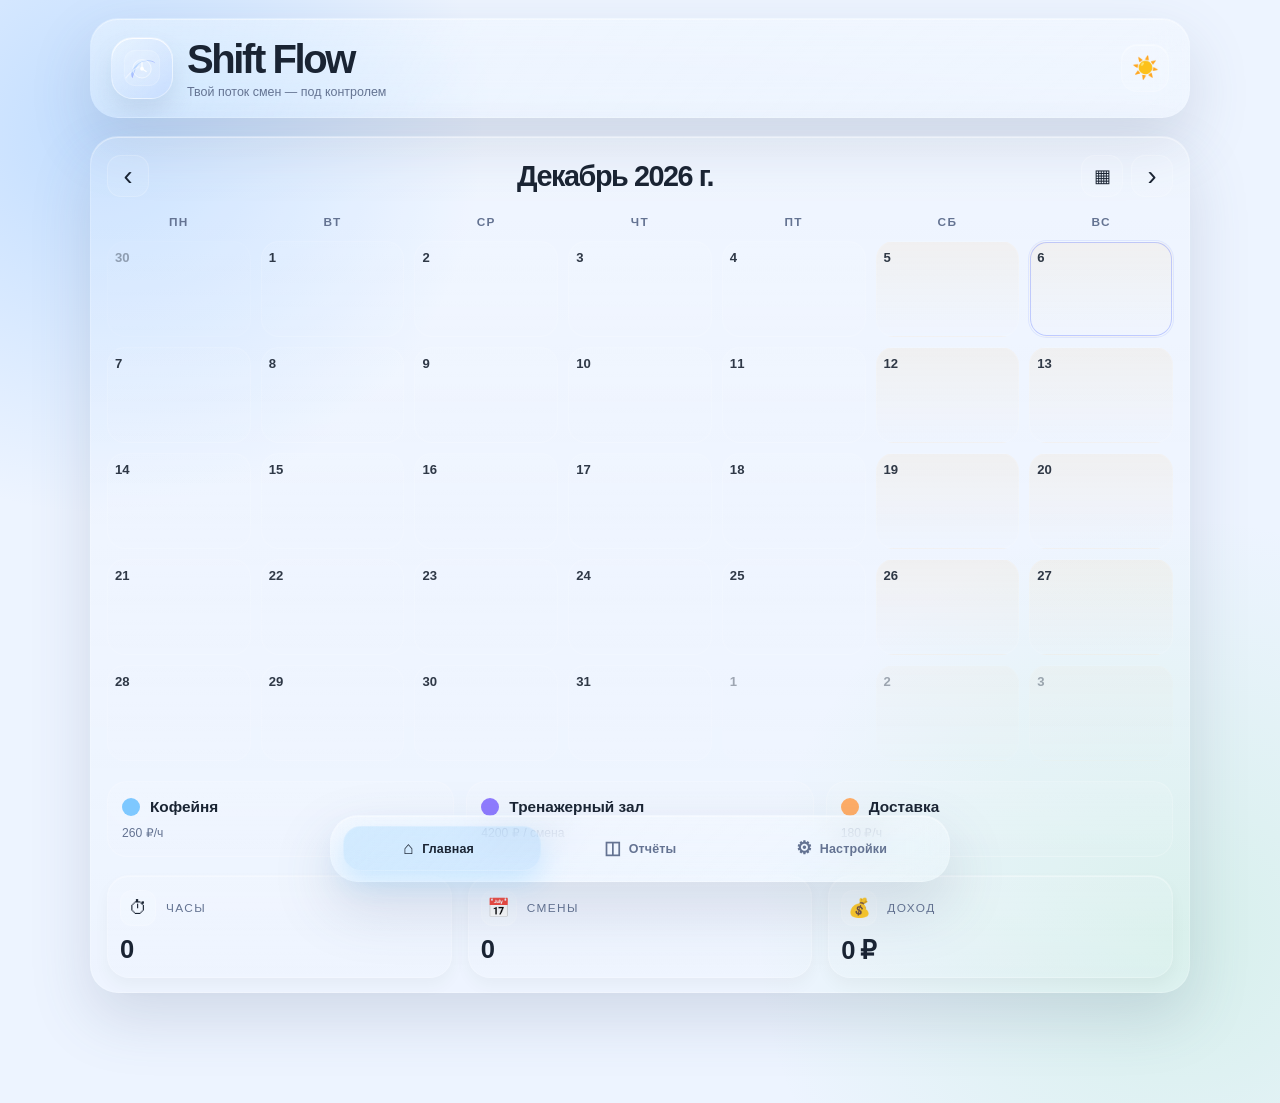
==== commit 8be3dd88: "Improve the Liquid Glass tab bar and align the app with the requested main/reports/settings workflow" ====
--- a/index.html
+++ b/index.html
@@ -67,6 +67,7 @@
 
           <div id="calendarGrid" class="calendar-grid"></div>
 
+          <div id="workCardsGrid" class="work-cards-grid"></div>
           <div id="mainStats" class="stats-grid"></div>
         </section>
       </main>
@@ -109,7 +110,8 @@
       </main>
     </div>
 
-    <nav class="tabbar glass-panel" aria-label="Навигация"><div class="tab-indicator"></div>
+    <nav class="tabbar glass-panel" aria-label="Навигация">
+      <div class="tab-indicator" aria-hidden="true"></div>
       <button class="tab-item active" data-tab="main" type="button">
         <span class="tab-icon">⌂</span>
         <span class="tab-text">Главная</span>
--- a/styles.css
+++ b/styles.css
@@ -17,7 +17,9 @@
   --danger: #ff6363;
   --warning: #ffb14c;
   --success: #52d7a4;
-  --nav-glow: rgba(120, 153, 255, 0.28);
+  --cyan-glow: rgba(120, 200, 255, 0.32);
+  --purple-glow: rgba(167, 139, 250, 0.28);
+  --amber-glow: rgba(255, 173, 102, 0.26);
 }
 
 body[data-theme="dark"] {
@@ -35,7 +37,9 @@
   --danger: #ff8d8d;
   --warning: #ffc260;
   --success: #58dfb8;
-  --nav-glow: rgba(116, 149, 255, 0.3);
+  --cyan-glow: rgba(108, 190, 255, 0.35);
+  --purple-glow: rgba(159, 139, 255, 0.32);
+  --amber-glow: rgba(255, 180, 120, 0.28);
 }
 
 html, body {
@@ -52,7 +56,7 @@
 body {
   min-height: 100vh;
   padding: 18px 16px 110px;
-  transition: background 0.7s ease;
+  transition: background 0.72s cubic-bezier(0.25, 0.46, 0.45, 0.94);
 }
 
 button, input, select {
@@ -89,7 +93,8 @@
 .glass-panel {
   background: linear-gradient(180deg, rgba(255,255,255,0.18), rgba(255,255,255,0.06));
   border: 1px solid var(--border);
-  box-shadow: var(--shadow);
+  box-shadow: var(--shadow),
+    inset 0 1px 0 rgba(255,255,255,0.42);
   backdrop-filter: blur(18px) saturate(1.2);
   -webkit-backdrop-filter: blur(18px) saturate(1.2);
 }
@@ -161,11 +166,15 @@
   display: grid;
   place-items: center;
   z-index: 1;
-  transition: transform 0.2s ease;
+  transition: transform 0.2s ease, box-shadow 0.2s ease;
 }
 
 .theme-toggle-btn:hover {
   transform: scale(1.04);
+}
+
+.theme-toggle-btn:active {
+  transform: scale(0.96);
 }
 
 .theme-icon {
@@ -178,7 +187,7 @@
   height: 8px;
   left: var(--x, 50%);
   top: var(--y, 50%);
-  background: radial-gradient(circle at center, rgba(255,255,255,0.7), rgba(122,160,255,0.9) 28%, rgba(92,110,220,0.78) 45%, transparent 70%);
+  background: radial-gradient(circle at center, rgba(255,255,255,0.8), rgba(122,160,255,0.95) 28%, rgba(92,110,220,0.85) 45%, transparent 70%);
   border-radius: 50%;
   transform: translate(-50%, -50%);
   pointer-events: none;
@@ -187,25 +196,37 @@
 }
 
 .theme-reveal.animate {
-  animation: themeBurst 0.72s ease-in-out forwards;
+  animation: themeBurst 0.72s cubic-bezier(0.2, 0.6, 0.3, 1) forwards;
 }
 
 @keyframes themeBurst {
   0% {
-    opacity: 0.8;
-    transform: translate(-50%, -50%) scale(0.2);
-  }
-  50% {
+    opacity: 0.9;
+    transform: translate(-50%, -50%) scale(0.15);
+  }
+  40% {
     opacity: 1;
   }
   100% {
     opacity: 0;
-    transform: translate(-50%, -50%) scale(60);
+    transform: translate(-50%, -50%) scale(65);
   }
 }
 
 .page-view {
   display: block;
+  animation: pageSlide 0.35s cubic-bezier(0.25, 0.46, 0.45, 0.94) forwards;
+}
+
+@keyframes pageSlide {
+  from {
+    opacity: 0.6;
+    transform: translateY(12px);
+  }
+  to {
+    opacity: 1;
+    transform: translateY(0);
+  }
 }
 
 .page-view.hidden {
@@ -216,7 +237,7 @@
   background: linear-gradient(180deg, rgba(255,255,255,0.16), rgba(255,255,255,0.08));
   border: 1px solid var(--border);
   border-radius: 28px;
-  box-shadow: var(--shadow);
+  box-shadow: var(--shadow), inset 0 1px 0 rgba(255,255,255,0.42);
   backdrop-filter: blur(18px) saturate(1.2);
   -webkit-backdrop-filter: blur(18px) saturate(1.2);
   padding: 18px 16px 14px;
@@ -253,11 +274,15 @@
   place-items: center;
   font-size: 1.7rem;
   color: var(--text);
-  transition: transform 0.2s ease, box-shadow 0.2s ease;
+  transition: transform 0.18s cubic-bezier(0.24, 0.88, 0.42, 1), box-shadow 0.18s ease;
+}
+
+.icon-btn:hover {
+  background: rgba(255,255,255,0.14);
 }
 
 .icon-btn:active {
-  transform: scale(0.96);
+  transform: scale(0.94);
 }
 
 .graph-btn {
@@ -299,7 +324,9 @@
   justify-content: space-between;
   gap: 6px;
   text-align: left;
-  transition: transform 0.2s ease, box-shadow 0.2s ease;
+  transition: transform 0.2s cubic-bezier(0.24, 0.88, 0.42, 1),
+    box-shadow 0.2s ease,
+    background 0.2s ease;
 }
 
 .day-cell.empty {
@@ -315,8 +342,13 @@
   box-shadow: inset 0 0 0 1px rgba(118, 139, 255, 0.4), 0 0 0 1px rgba(118, 139, 255, 0.15);
 }
 
-.day-cell:active {
-  transform: scale(0.98);
+.day-cell:hover:not(.empty) {
+  background: linear-gradient(180deg, rgba(255,255,255,0.12), rgba(255,255,255,0.05));
+  box-shadow: 0 8px 20px rgba(118, 139, 255, 0.12);
+}
+
+.day-cell:active:not(.empty) {
+  transform: scale(0.96);
 }
 
 .day-number {
@@ -352,6 +384,56 @@
   font-size: 0.66rem;
 }
 
+.work-cards-grid {
+  display: grid;
+  grid-template-columns: repeat(3, minmax(0, 1fr));
+  gap: 12px;
+  margin-top: 20px;
+}
+
+.work-grid-card {
+  display: grid;
+  gap: 10px;
+  padding: 16px 14px;
+  border-radius: 20px;
+  border: 1px solid var(--border);
+  background: linear-gradient(180deg, rgba(255,255,255,0.1), rgba(255,255,255,0.04));
+  text-align: left;
+  transition: transform 0.22s ease, box-shadow 0.22s ease;
+}
+
+.work-grid-card:hover {
+  transform: translateY(-2px);
+  box-shadow: 0 14px 24px rgba(90, 110, 178, 0.12);
+}
+
+.work-grid-card:active {
+  transform: scale(0.96);
+}
+
+.work-grid-card-head {
+  display: flex;
+  align-items: center;
+  gap: 10px;
+}
+
+.work-grid-card .swatch {
+  width: 18px;
+  height: 18px;
+  border-radius: 50%;
+  box-shadow: 0 0 18px rgba(255,255,255,0.24);
+}
+
+.work-grid-card h4 {
+  margin: 0;
+  font-size: 0.96rem;
+}
+
+.work-grid-card .meta {
+  color: var(--muted);
+  font-size: 0.76rem;
+}
+
 .stats-grid {
   display: grid;
   grid-template-columns: repeat(3, minmax(0,1fr));
@@ -364,7 +446,7 @@
   border-radius: 22px;
   border: 1px solid var(--border);
   background: linear-gradient(180deg, rgba(255,255,255,0.1), rgba(255,255,255,0.04));
-  box-shadow: inset 0 1px 0 rgba(255,255,255,0.34);
+  box-shadow: inset 0 1px 0 rgba(255,255,255,0.34), 0 8px 16px rgba(0,0,0,0.04);
 }
 
 .stat-top {
@@ -577,6 +659,12 @@
   border-radius: 24px;
   border: 1px solid var(--border);
   background: linear-gradient(180deg, rgba(255,255,255,0.08), rgba(255,255,255,0.04));
+  transition: transform 0.2s ease, box-shadow 0.2s ease;
+}
+
+.work-card:hover {
+  transform: translateY(-2px);
+  box-shadow: 0 12px 28px rgba(100, 115, 146, 0.12);
 }
 
 .work-head {
@@ -598,7 +686,8 @@
   width: 18px;
   height: 18px;
   border-radius: 50%;
-  box-shadow: 0 0 18px color-mix(in srgb, currentColor 50%, transparent);
+  box-shadow: 0 0 18px rgba(255,255,255,0.2);
+  flex-shrink: 0;
 }
 
 .work-title-wrap strong {
@@ -612,6 +701,11 @@
   background: rgba(255, 99, 99, 0.12);
   color: var(--danger);
   font-weight: 700;
+  transition: all 0.2s ease;
+}
+
+.delete-work-btn:hover {
+  background: rgba(255, 99, 99, 0.18);
 }
 
 .work-grid {
@@ -651,11 +745,22 @@
   border: 2px solid transparent;
   box-shadow: 0 0 0 1px rgba(255,255,255,0.2);
   position: relative;
+  transition: all 0.24s cubic-bezier(0.2, 0.8, 0.2, 1);
+  cursor: pointer;
+}
+
+.color-swatch:hover {
+  transform: scale(1.12);
+}
+
+.color-swatch:active {
+  transform: scale(0.92);
 }
 
 .color-swatch.selected {
   border-color: rgba(255,255,255,0.9);
   box-shadow: 0 0 0 2px rgba(255,255,255,0.12), 0 0 16px rgba(255,255,255,0.35);
+  transform: scale(1.15);
 }
 
 .type-switch {
@@ -749,7 +854,16 @@
   background: linear-gradient(135deg, rgba(110,170,255,0.22), rgba(138,125,255,0.15));
   border: 1px solid rgba(255,255,255,0.16);
   box-shadow: 0 12px 28px rgba(124,149,255,0.18);
-  transition: transform 0.38s cubic-bezier(0.2, 0.8, 0.2, 1), background 0.3s ease;
+  transition: transform 0.38s cubic-bezier(0.2, 0.8, 0.2, 1), background 0.3s ease, box-shadow 0.3s ease;
+}
+
+.tabbar::before {
+  content: "";
+  position: absolute;
+  inset: 0;
+  background: linear-gradient(120deg, rgba(255,255,255,0.16), transparent 35%, rgba(255,255,255,0.08));
+  border-radius: inherit;
+  pointer-events: none;
 }
 
 .tab-item {
@@ -765,26 +879,11 @@
   font-weight: 700;
   color: var(--muted);
   letter-spacing: 0.01em;
-  transition: color 0.2s ease;
+  transition: color 0.24s ease;
 }
 
 .tab-item.active {
   color: var(--text);
-}
-
-.tab-item[data-tab="main"].active ~ .tab-indicator,
-.tabbar .tab-indicator[data-active="main"] {
-  transform: translateX(0%);
-}
-
-.tab-item[data-tab="reports"].active ~ .tab-indicator,
-.tabbar .tab-indicator[data-active="reports"] {
-  transform: translateX(100%);
-}
-
-.tab-item[data-tab="settings"].active ~ .tab-indicator,
-.tabbar .tab-indicator[data-active="settings"] {
-  transform: translateX(200%);
 }
 
 .tab-icon {
@@ -802,6 +901,18 @@
   backdrop-filter: blur(12px);
   -webkit-backdrop-filter: blur(12px);
   z-index: 110;
+  animation: backdropFade 0.28s ease-in-out forwards;
+}
+
+@keyframes backdropFade {
+  from {
+    opacity: 0;
+    backdrop-filter: blur(0px);
+  }
+  to {
+    opacity: 1;
+    backdrop-filter: blur(12px);
+  }
 }
 
 .bottom-sheet {
@@ -818,6 +929,18 @@
   box-shadow: 0 30px 80px rgba(10, 17, 25, 0.28);
   padding: 12px 18px 18px;
   z-index: 120;
+  animation: sheetSlide 0.32s cubic-bezier(0.25, 0.46, 0.45, 0.94) forwards;
+}
+
+@keyframes sheetSlide {
+  from {
+    opacity: 0;
+    transform: translateX(-50%) translateY(40px);
+  }
+  to {
+    opacity: 1;
+    transform: translateX(-50%) translateY(0);
+  }
 }
 
 .hidden {
@@ -854,6 +977,15 @@
   border: 1px solid var(--border);
   font-size: 1.5rem;
   color: var(--text);
+  transition: all 0.2s ease;
+}
+
+.close-btn:hover {
+  background: rgba(255,255,255,0.14);
+}
+
+.close-btn:active {
+  transform: scale(0.92);
 }
 
 .sheet-body {
@@ -961,7 +1093,8 @@
   .month-metrics,
   .year-summary-grid,
   .field-row,
-  .stepper-row {
+  .stepper-row,
+  .work-cards-grid {
     grid-template-columns: 1fr 1fr;
   }
 
@@ -979,7 +1112,8 @@
   .month-metrics,
   .year-summary-grid,
   .field-row,
-  .stepper-row {
+  .stepper-row,
+  .work-cards-grid {
     grid-template-columns: 1fr;
   }
 
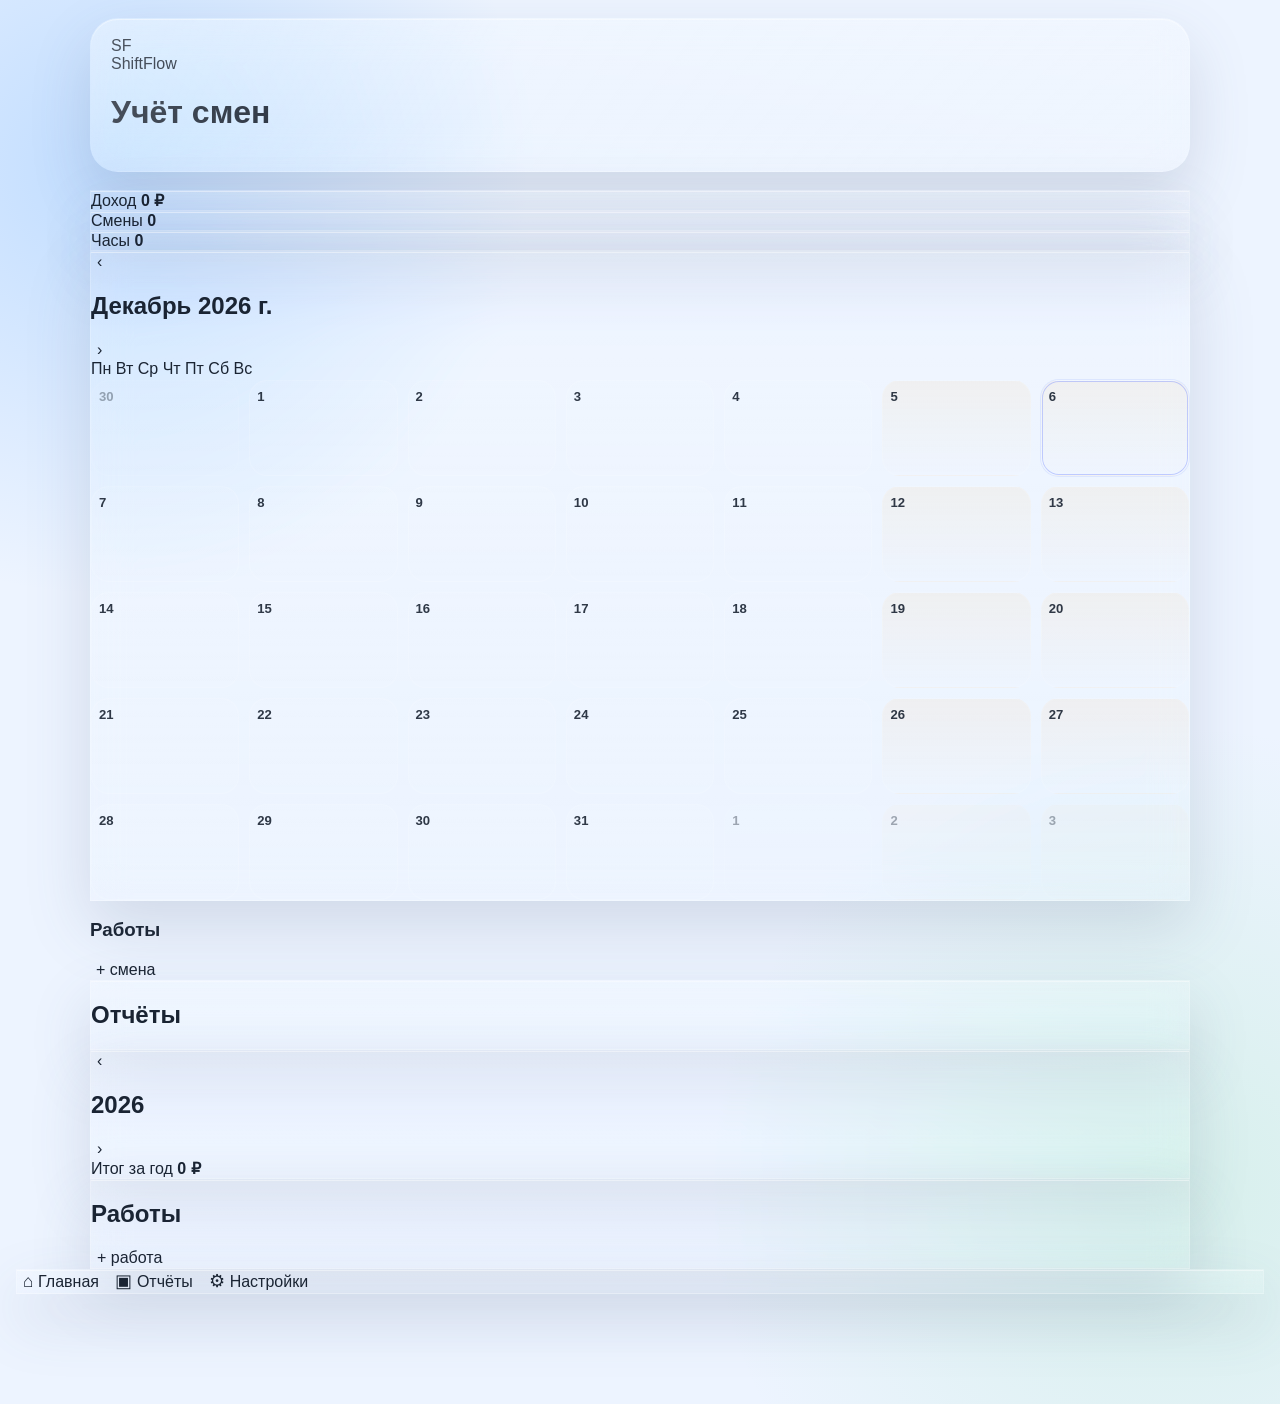
==== commit 8577624f: "Update ShiftFlow app shell and UI structure to match the liquid-glass shift tracker flow" ====
--- a/index.html
+++ b/index.html
@@ -3,59 +3,54 @@
   <head>
     <meta charset="UTF-8" />
     <meta name="viewport" content="width=device-width, initial-scale=1.0" />
-    <title>Shift Flow</title>
-    <meta name="theme-color" content="#edf4ff" />
+    <title>ShiftFlow</title>
+    <meta name="theme-color" content="#0d1022" />
     <link rel="stylesheet" href="styles.css" />
   </head>
-  <body data-theme="light">
+  <body>
     <div class="app-shell">
-      <div id="themeReveal" class="theme-reveal" aria-hidden="true"></div>
-
       <header class="topbar glass-panel">
-        <div class="brand">
-          <div class="logo-wrap" aria-label="Shift Flow logo">
-            <svg class="logo-svg" viewBox="0 0 120 120" xmlns="http://www.w3.org/2000/svg" role="img" aria-label="Shift Flow logo">
-              <defs>
-                <linearGradient id="logoGradient" x1="0%" x2="100%" y1="0%" y2="100%">
-                  <stop offset="0%" stop-color="#bfe9ff" />
-                  <stop offset="35%" stop-color="#a9c9ff" />
-                  <stop offset="65%" stop-color="#9090ff" />
-                  <stop offset="100%" stop-color="#7fe7d3" />
-                </linearGradient>
-              </defs>
-              <rect x="14" y="14" width="92" height="92" rx="28" fill="rgba(255,255,255,0.12)" stroke="rgba(255,255,255,0.52)" />
-              <path d="M35 64C46 49 58 40 75 40C85 40 91 43 95 48C89 44 82 42 75 42C58 42 48 51 43 64C40 72 38 80 35 87C31 80 30 71 35 64Z" fill="url(#logoGradient)" opacity="0.92"/>
-              <circle cx="60" cy="62" r="24" fill="rgba(255,255,255,0.1)" stroke="rgba(255,255,255,0.7)" stroke-width="2"/>
-              <path d="M60 62V46" stroke="rgba(255,255,255,0.92)" stroke-width="3" stroke-linecap="round"/>
-              <path d="M60 62L71 69" stroke="rgba(255,255,255,0.92)" stroke-width="3" stroke-linecap="round"/>
-              <circle cx="60" cy="62" r="5" fill="rgba(255,255,255,0.92)"/>
-              <path d="M18 86C30 71 39 63 52 57" stroke="rgba(255,255,255,0.45)" stroke-width="3" stroke-linecap="round" fill="none"/>
-            </svg>
-          </div>
-
-          <div class="brand-copy">
-            <h1>Shift Flow</h1>
-            <p class="tagline">Твой поток смен — под контролем</p>
-          </div>
-        </div>
-
-        <button id="themeToggle" class="theme-toggle-btn" type="button" aria-label="Переключить тему">
-          <span class="theme-icon">☀️</span>
+        <div class="brand-block">
+          <div class="brand-mark">SF</div>
+          <div>
+            <div class="eyebrow">ShiftFlow</div>
+            <h1>Учёт смен</h1>
+          </div>
+        </div>
+
+        <button id="openGraphSheet" class="graph-fab" type="button" aria-label="График">
+          <svg viewBox="0 0 24 24" aria-hidden="true">
+            <rect x="3" y="3" width="7" height="7" rx="2"></rect>
+            <rect x="14" y="3" width="7" height="4" rx="2"></rect>
+            <rect x="14" y="11" width="7" height="10" rx="2"></rect>
+            <rect x="3" y="12" width="7" height="9" rx="2"></rect>
+          </svg>
         </button>
       </header>
 
-      <main id="page-main" class="page-view active">
-        <section class="panel main-panel">
-          <div class="section-header row-between">
-            <button id="prevMonth" class="icon-btn" type="button" aria-label="Предыдущий месяц">‹</button>
+      <main class="page active" id="mainPage">
+        <section class="kpi-strip">
+          <article class="kpi glass-panel">
+            <span class="kpi-label">Доход</span>
+            <strong id="sumIncome">0 ₽</strong>
+          </article>
+          <article class="kpi glass-panel">
+            <span class="kpi-label">Смены</span>
+            <strong id="sumShifts">0</strong>
+          </article>
+          <article class="kpi glass-panel">
+            <span class="kpi-label">Часы</span>
+            <strong id="sumHours">0</strong>
+          </article>
+        </section>
+
+        <section class="calendar-card glass-panel">
+          <div class="section-head">
+            <button class="nav-chevron" id="prevMonthBtn" type="button" aria-label="Предыдущий месяц">‹</button>
             <h2 id="monthLabel">Месяц</h2>
-            <div class="header-actions">
-              <button id="graphPresetBtn" class="icon-btn graph-btn" type="button" aria-label="Показать шаблон графика">▦</button>
-              <button id="nextMonth" class="icon-btn" type="button" aria-label="Следующий месяц">›</button>
-            </div>
-          </div>
-
-          <div class="calendar-weekdays">
+            <button class="nav-chevron" id="nextMonthBtn" type="button" aria-label="Следующий месяц">›</button>
+          </div>
+          <div class="weekdays">
             <span>Пн</span>
             <span>Вт</span>
             <span>Ср</span>
@@ -64,157 +59,227 @@
             <span>Сб</span>
             <span>Вс</span>
           </div>
-
           <div id="calendarGrid" class="calendar-grid"></div>
-
-          <div id="workCardsGrid" class="work-cards-grid"></div>
-          <div id="mainStats" class="stats-grid"></div>
+        </section>
+
+        <section class="work-grid-wrap">
+          <div class="section-head compact">
+            <h3>Работы</h3>
+            <button class="ghost-btn" id="addShiftQuick" type="button">+ смена</button>
+          </div>
+          <div id="workGrid" class="work-grid"></div>
         </section>
       </main>
 
-      <main id="page-reports" class="page-view hidden">
-        <section class="panel report-panel">
-          <div class="section-header row-between">
-            <button id="reportPrevYear" class="icon-btn" type="button" aria-label="Предыдущий год">‹</button>
-            <h2 id="reportYearLabel">2026</h2>
-            <button id="reportNextYear" class="icon-btn" type="button" aria-label="Следующий год">›</button>
-          </div>
-
-          <div id="reportMonthCards" class="report-month-list"></div>
-
-          <div class="chart-card glass-panel">
-            <div class="chart-header">
-              <h3>Доходы по месяцам</h3>
-            </div>
-            <div id="incomeChart" class="income-chart"></div>
-          </div>
-
-          <div class="year-summary glass-panel sticky-year-summary">
-            <div class="year-summary-head">
-              <span>Итог по году</span>
-              <strong id="yearSummaryTitle">2026</strong>
-            </div>
-            <div id="yearSummary" class="year-summary-grid"></div>
+      <main class="page" id="reportsPage">
+        <section class="report-panel glass-panel">
+          <div class="section-head">
+            <h2>Отчёты</h2>
+          </div>
+          <div id="reportList" class="report-list"></div>
+        </section>
+
+        <section class="year-panel glass-panel">
+          <div class="section-head">
+            <button class="nav-chevron" id="prevYearBtn" type="button">‹</button>
+            <h2 id="yearLabelReports">2026</h2>
+            <button class="nav-chevron" id="nextYearBtn" type="button">›</button>
+          </div>
+          <div class="year-chart" id="yearChart"></div>
+          <div class="year-total-row">
+            <span>Итог за год</span>
+            <strong id="yearTotalValue">0 ₽</strong>
           </div>
         </section>
       </main>
 
-      <main id="page-settings" class="page-view hidden">
-        <section class="panel settings-panel">
-          <div class="section-header row-between">
+      <main class="page" id="settingsPage">
+        <section class="settings-panel glass-panel">
+          <div class="section-head compact">
             <h2>Работы</h2>
-            <button id="addWorkBtn" class="chip-btn" type="button">+ Добавить</button>
-          </div>
-          <div id="worksList" class="works-list"></div>
+            <button class="ghost-btn" id="addWorkBtn" type="button">+ работа</button>
+          </div>
+          <div id="settingsList" class="settings-list"></div>
         </section>
       </main>
     </div>
 
-    <nav class="tabbar glass-panel" aria-label="Навигация">
-      <div class="tab-indicator" aria-hidden="true"></div>
-      <button class="tab-item active" data-tab="main" type="button">
-        <span class="tab-icon">⌂</span>
-        <span class="tab-text">Главная</span>
+    <nav class="tab-bar glass-panel" aria-label="Навигация по вкладкам">
+      <button class="tab-button active" data-page="main" type="button">
+        <span class="tab-icon home">⌂</span>
+        <span>Главная</span>
       </button>
-      <button class="tab-item" data-tab="reports" type="button">
-        <span class="tab-icon">◫</span>
-        <span class="tab-text">Отчёты</span>
+      <button class="tab-button" data-page="reports" type="button">
+        <span class="tab-icon">▣</span>
+        <span>Отчёты</span>
       </button>
-      <button class="tab-item" data-tab="settings" type="button">
+      <button class="tab-button" data-page="settings" type="button">
         <span class="tab-icon">⚙</span>
-        <span class="tab-text">Настройки</span>
+        <span>Настройки</span>
       </button>
     </nav>
 
-    <div id="sheetBackdrop" class="sheet-backdrop hidden" aria-hidden="true"></div>
+    <div id="sheetBackdrop" class="sheet-backdrop hidden"></div>
 
     <aside id="shiftSheet" class="bottom-sheet hidden" aria-hidden="true">
-      <div class="sheet-handle" aria-hidden="true"></div>
+      <div class="sheet-grab"></div>
       <div class="sheet-header">
-        <h3 id="sheetTitle">Добавить смену</h3>
-        <button class="close-btn" id="closeShiftSheet" type="button" aria-label="Закрыть">×</button>
+        <div>
+          <div class="eyebrow">Смена</div>
+          <h3 id="sheetTitle">Ночная смена</h3>
+        </div>
+        <button class="close-sheet" id="closeShiftSheet" type="button" aria-label="Закрыть">×</button>
       </div>
 
       <div class="sheet-body">
-        <label>
-          <span>Работа</span>
-          <select id="shiftWorkSelect"></select>
+        <div class="segmented" id="rateModeToggle">
+          <button class="segment active" data-mode="hourly" type="button">Почасовая</button>
+          <button class="segment" data-mode="fixed" type="button">Фиксированная</button>
+        </div>
+
+        <label class="field">
+          <span>Дата</span>
+          <input id="sheetDate" type="date" />
         </label>
 
-        <div id="hourlyFields" class="sheet-fields">
-          <label>
-            <span>Часов за смену</span>
-            <input id="shiftHoursInput" type="number" min="0" step="0.5" value="8" />
-          </label>
-          <div class="inline-metric">
-            <span>Доход</span>
-            <strong id="liveIncomeValue">0 ₽</strong>
-          </div>
-        </div>
-
-        <div id="fixedFields" class="sheet-fields hidden">
-          <button id="fixedShiftBtn" class="primary-btn wide" type="button">Добавить смену</button>
-          <button id="weekendBtn" class="secondary-btn wide" type="button">Выходной</button>
-        </div>
+        <div id="hourlyFields">
+          <label class="field">
+            <span>Часов</span>
+            <input id="sheetHours" type="number" min="0" step="0.5" value="8" />
+          </label>
+          <label class="field">
+            <span>Ставка</span>
+            <input id="sheetRate" type="number" min="0" step="50" value="400" />
+          </label>
+          <div class="live-row">
+            <span>Live доход</span>
+            <strong id="sheetIncomePreview">0 ₽</strong>
+          </div>
+        </div>
+
+        <div id="fixedFields" class="hidden">
+          <div class="fixed-actions">
+            <button class="primary-btn" id="addFixedShift" type="button">Добавить смену</button>
+            <button class="secondary-btn" id="markWeekend" type="button">Выходной</button>
+          </div>
+        </div>
+
+        <button class="primary-action" id="saveShiftBtn" type="button">Сохранить</button>
       </div>
     </aside>
 
     <aside id="graphSheet" class="bottom-sheet hidden" aria-hidden="true">
-      <div class="sheet-handle" aria-hidden="true"></div>
+      <div class="sheet-grab"></div>
       <div class="sheet-header">
-        <h3>График</h3>
-        <button class="close-btn" id="closeGraphSheet" type="button" aria-label="Закрыть">×</button>
+        <div>
+          <div class="eyebrow">График</div>
+          <h3>Подготовка смен</h3>
+        </div>
+        <button class="close-sheet" id="closeGraphSheet" type="button" aria-label="Закрыть">×</button>
       </div>
 
       <div class="sheet-body graph-sheet-body">
-        <label>
-          <span>Место работы</span>
-          <select id="graphWorkSelect"></select>
-        </label>
+        <div class="segmented" id="workSelector">
+          <button class="segment active" data-work-id="all" type="button">Все</button>
+        </div>
 
         <div class="preset-grid">
           <button class="preset-btn active" data-preset="2/2" type="button">2/2</button>
           <button class="preset-btn" data-preset="3/3" type="button">3/3</button>
           <button class="preset-btn" data-preset="4/3" type="button">4/3</button>
           <button class="preset-btn" data-preset="5/2" type="button">5/2</button>
-          <button class="preset-btn wide" data-preset="custom" type="button">Свой вариант</button>
-        </div>
-
-        <div id="customConfig" class="custom-config hidden">
-          <div class="stepper-row">
-            <label>
-              <span>Смен подряд</span>
-              <input id="shiftSequenceInput" type="number" min="1" max="14" value="3" />
-            </label>
-            <label>
-              <span>Выходных подряд</span>
-              <input id="restSequenceInput" type="number" min="1" max="14" value="2" />
-            </label>
-          </div>
-        </div>
-
-        <label>
-          <span>Начиная с даты</span>
+          <button class="preset-btn" data-preset="custom" type="button">Свой</button>
+        </div>
+
+        <div class="field-row double">
+          <label class="field">
+            <span>Смен</span>
+            <input id="customShifts" type="number" min="0" value="4" />
+          </label>
+          <label class="field">
+            <span>Выходных</span>
+            <input id="customDaysOff" type="number" min="0" value="3" />
+          </label>
+        </div>
+
+        <label class="field">
+          <span>Дата старта</span>
           <input id="graphStartDate" type="date" />
         </label>
 
-        <div class="segmented-row">
-          <span>Заполнить</span>
-          <div class="segmented-control">
-            <button class="segment-btn active" data-fill="month" type="button">До конца месяца</button>
-            <button class="segment-btn" data-fill="week" type="button">До конца недели</button>
-          </div>
-        </div>
-
-        <label>
+        <div class="field-row double">
+          <label class="field">
+            <span>До конца месяца</span>
+            <input id="graphEndMonth" type="checkbox" checked />
+          </label>
+          <label class="field">
+            <span>До конца недели</span>
+            <input id="graphEndWeek" type="checkbox" />
+          </label>
+        </div>
+
+        <label class="field">
           <span>Часов за смену</span>
-          <input id="graphHoursInput" type="number" min="1" step="0.5" value="8" />
+          <input id="graphShiftHours" type="number" min="1" step="0.5" value="8" />
         </label>
 
-        <button id="applyGraphBtn" class="primary-btn wide" type="button">Применить</button>
+        <button class="primary-action gradient-btn" id="applyGraphBtn" type="button">Применить</button>
       </div>
     </aside>
 
-    <script src="app.js"></script>
+    <aside id="workModal" class="modal hidden" aria-hidden="true">
+      <div class="modal-panel glass-panel">
+        <div class="sheet-header">
+          <div>
+            <div class="eyebrow">Работа</div>
+            <h3 id="workModalTitle">Добавить работу</h3>
+          </div>
+          <button class="close-sheet" id="closeWorkModal" type="button" aria-label="Закрыть">×</button>
+        </div>
+
+        <form id="workForm" class="modal-form">
+          <label class="field">
+            <span>Название</span>
+            <input id="workNameInput" type="text" maxlength="28" placeholder="Ночная смена" />
+          </label>
+
+          <div class="field-row double">
+            <label class="field">
+              <span>Цвет</span>
+              <input id="workColorInput" type="color" value="#7dd3fc" />
+            </label>
+            <label class="field">
+              <span>Валюта</span>
+              <select id="workCurrencyInput">
+                <option value="₽">₽</option>
+                <option value="$">$</option>
+                <option value="€">€</option>
+                <option value="₸">₸</option>
+                <option value="₴">₴</option>
+                <option value="¥">¥</option>
+                <option value="£">£</option>
+              </select>
+            </label>
+          </div>
+
+          <div class="segmented" id="workTypeToggle">
+            <button class="segment active" data-type="hourly" type="button">Почасовая</button>
+            <button class="segment" data-type="fixed" type="button">Фиксированная</button>
+          </div>
+
+          <label class="field">
+            <span>Ставка</span>
+            <input id="workRateInput" type="number" min="0" step="50" value="400" />
+          </label>
+
+          <div class="modal-actions">
+            <button class="danger-btn hidden" id="deleteWorkBtn" type="button">Удалить</button>
+            <button class="primary-action" type="submit">Сохранить</button>
+          </div>
+        </form>
+      </div>
+    </aside>
   </body>
+
+  <script src="app.js"></script>
 </html>
